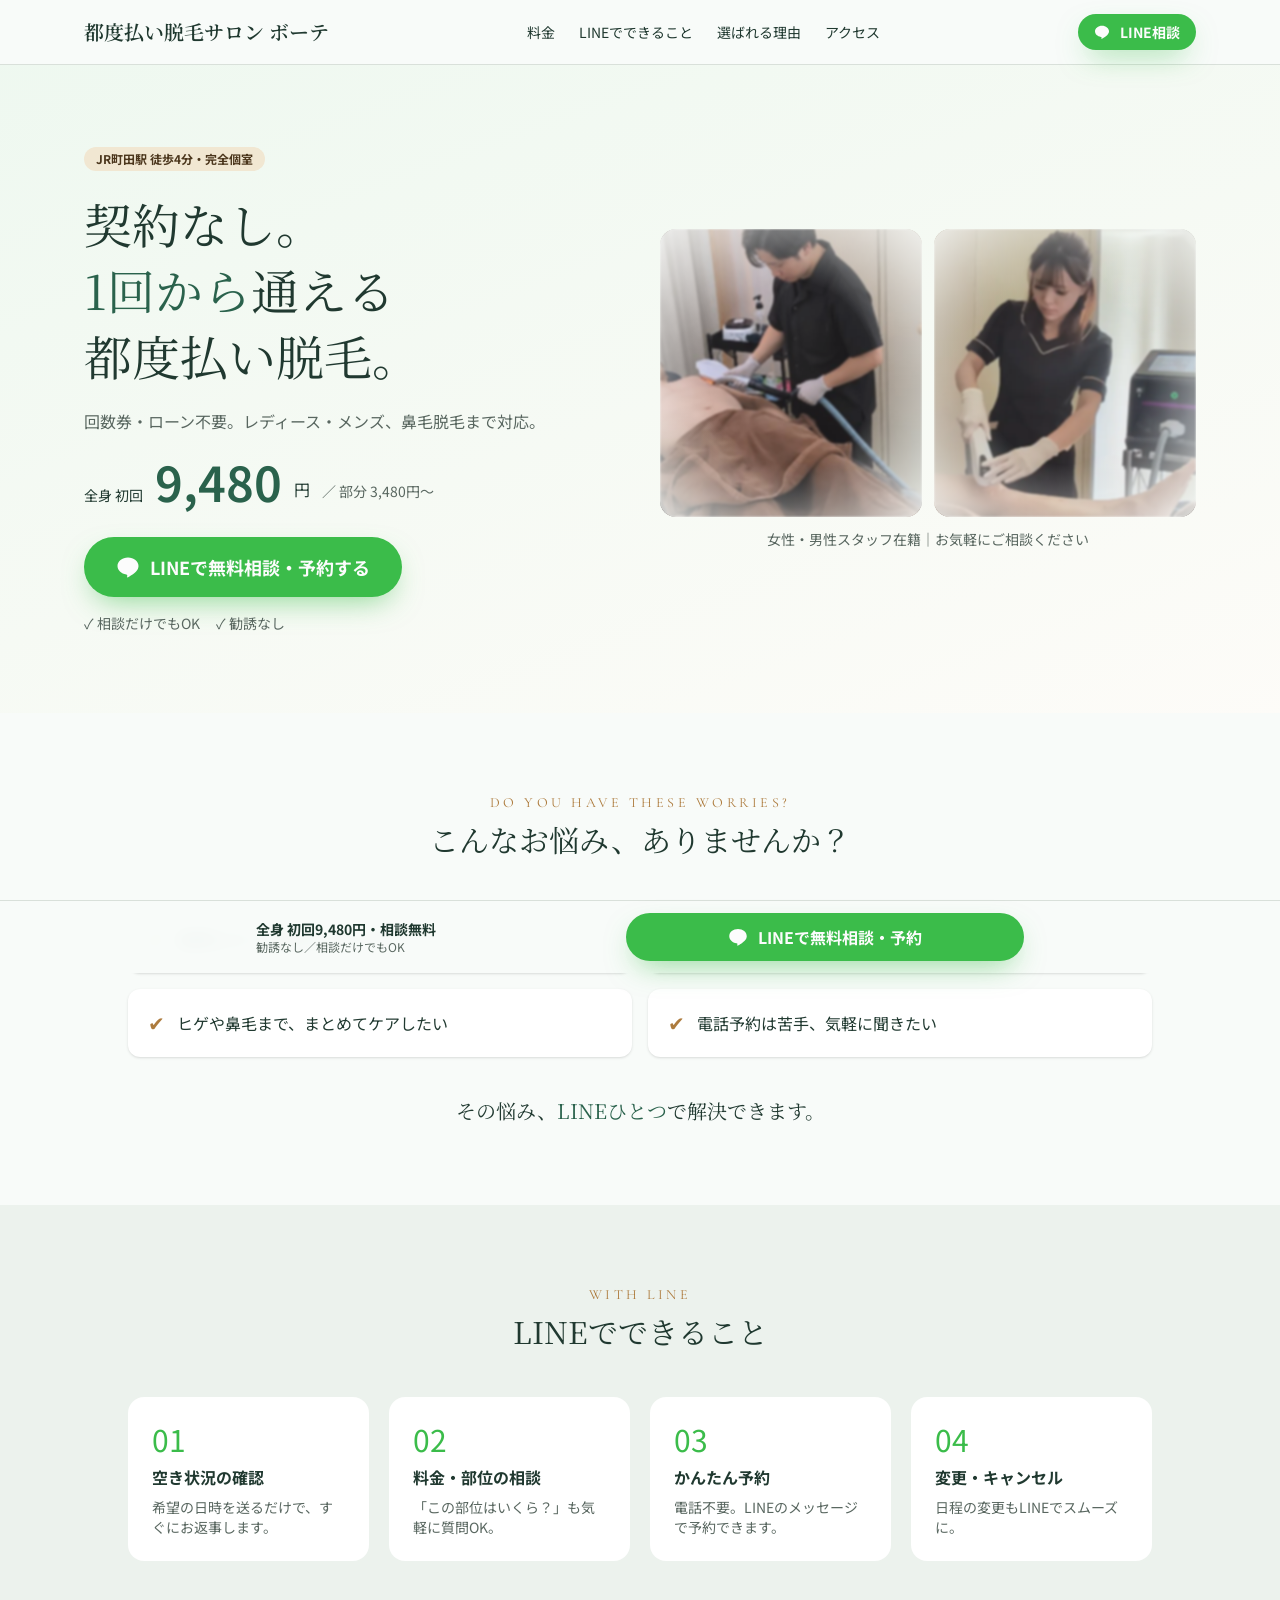
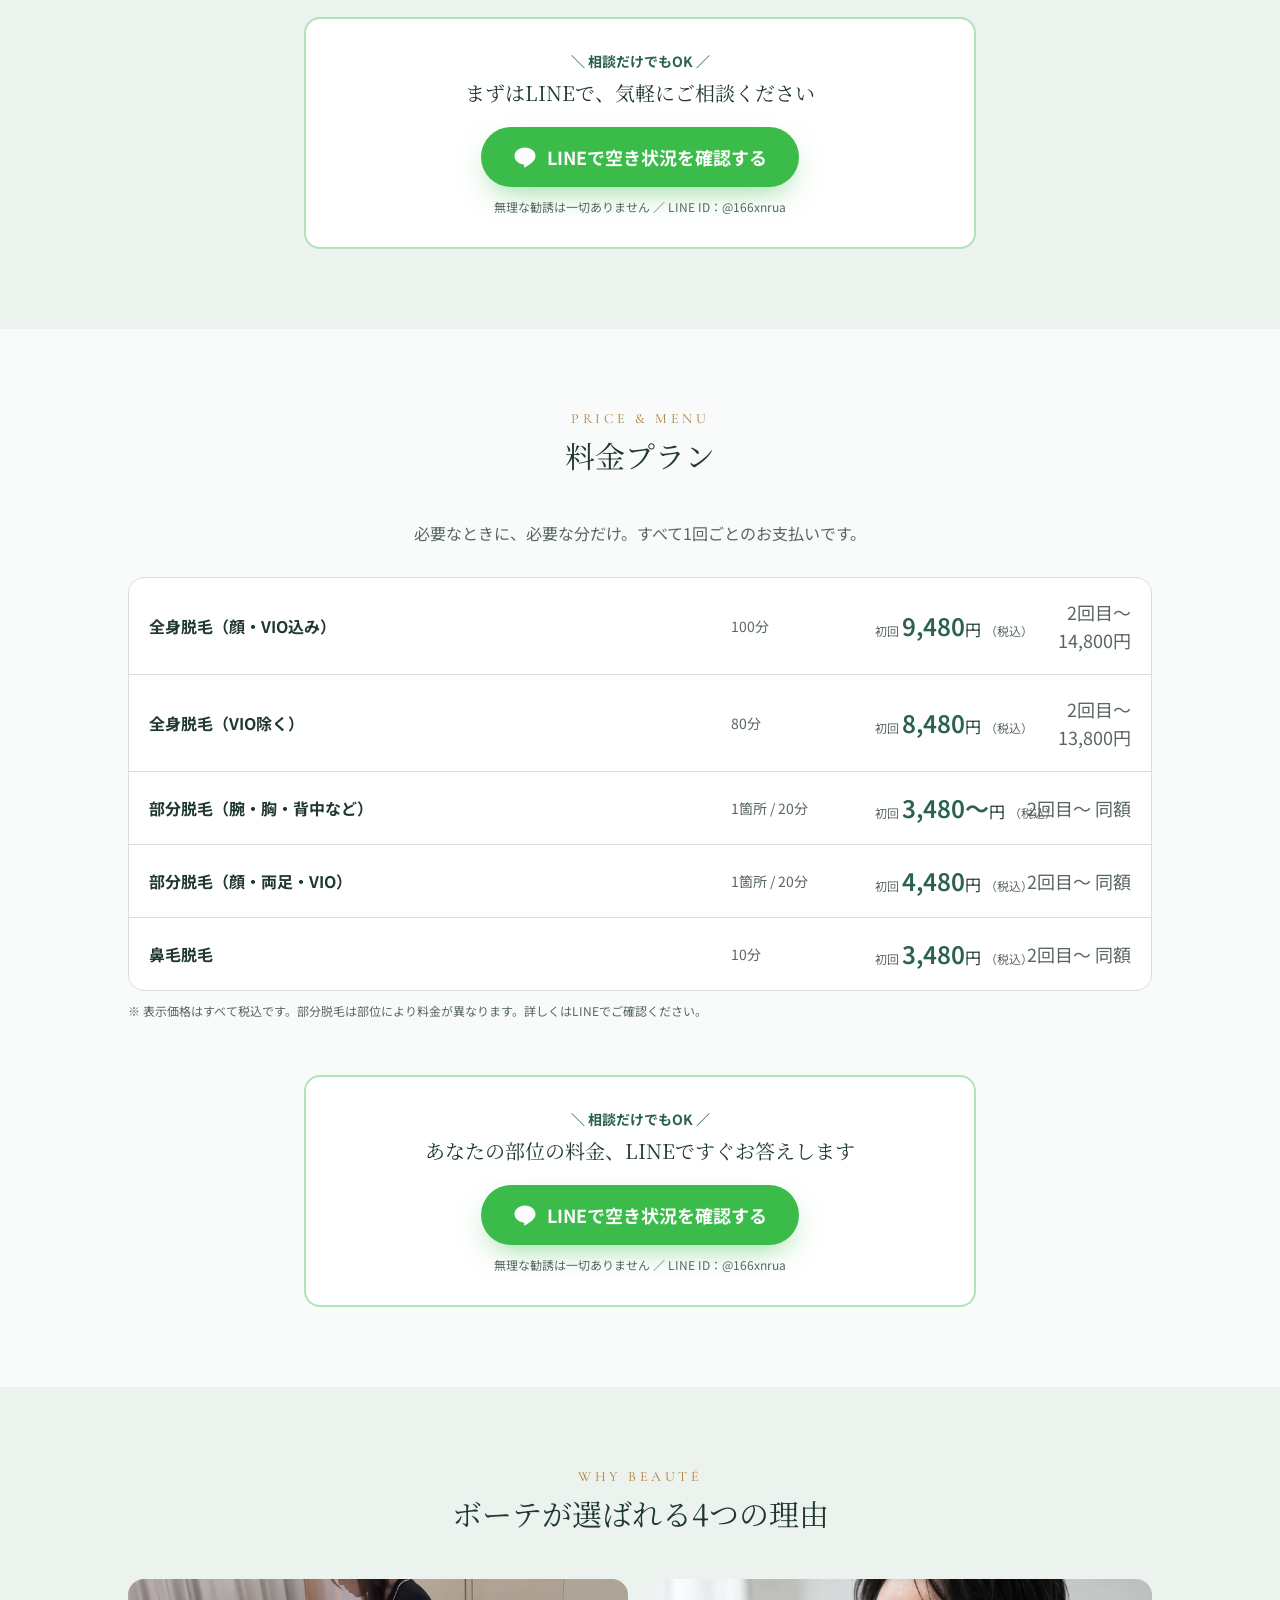
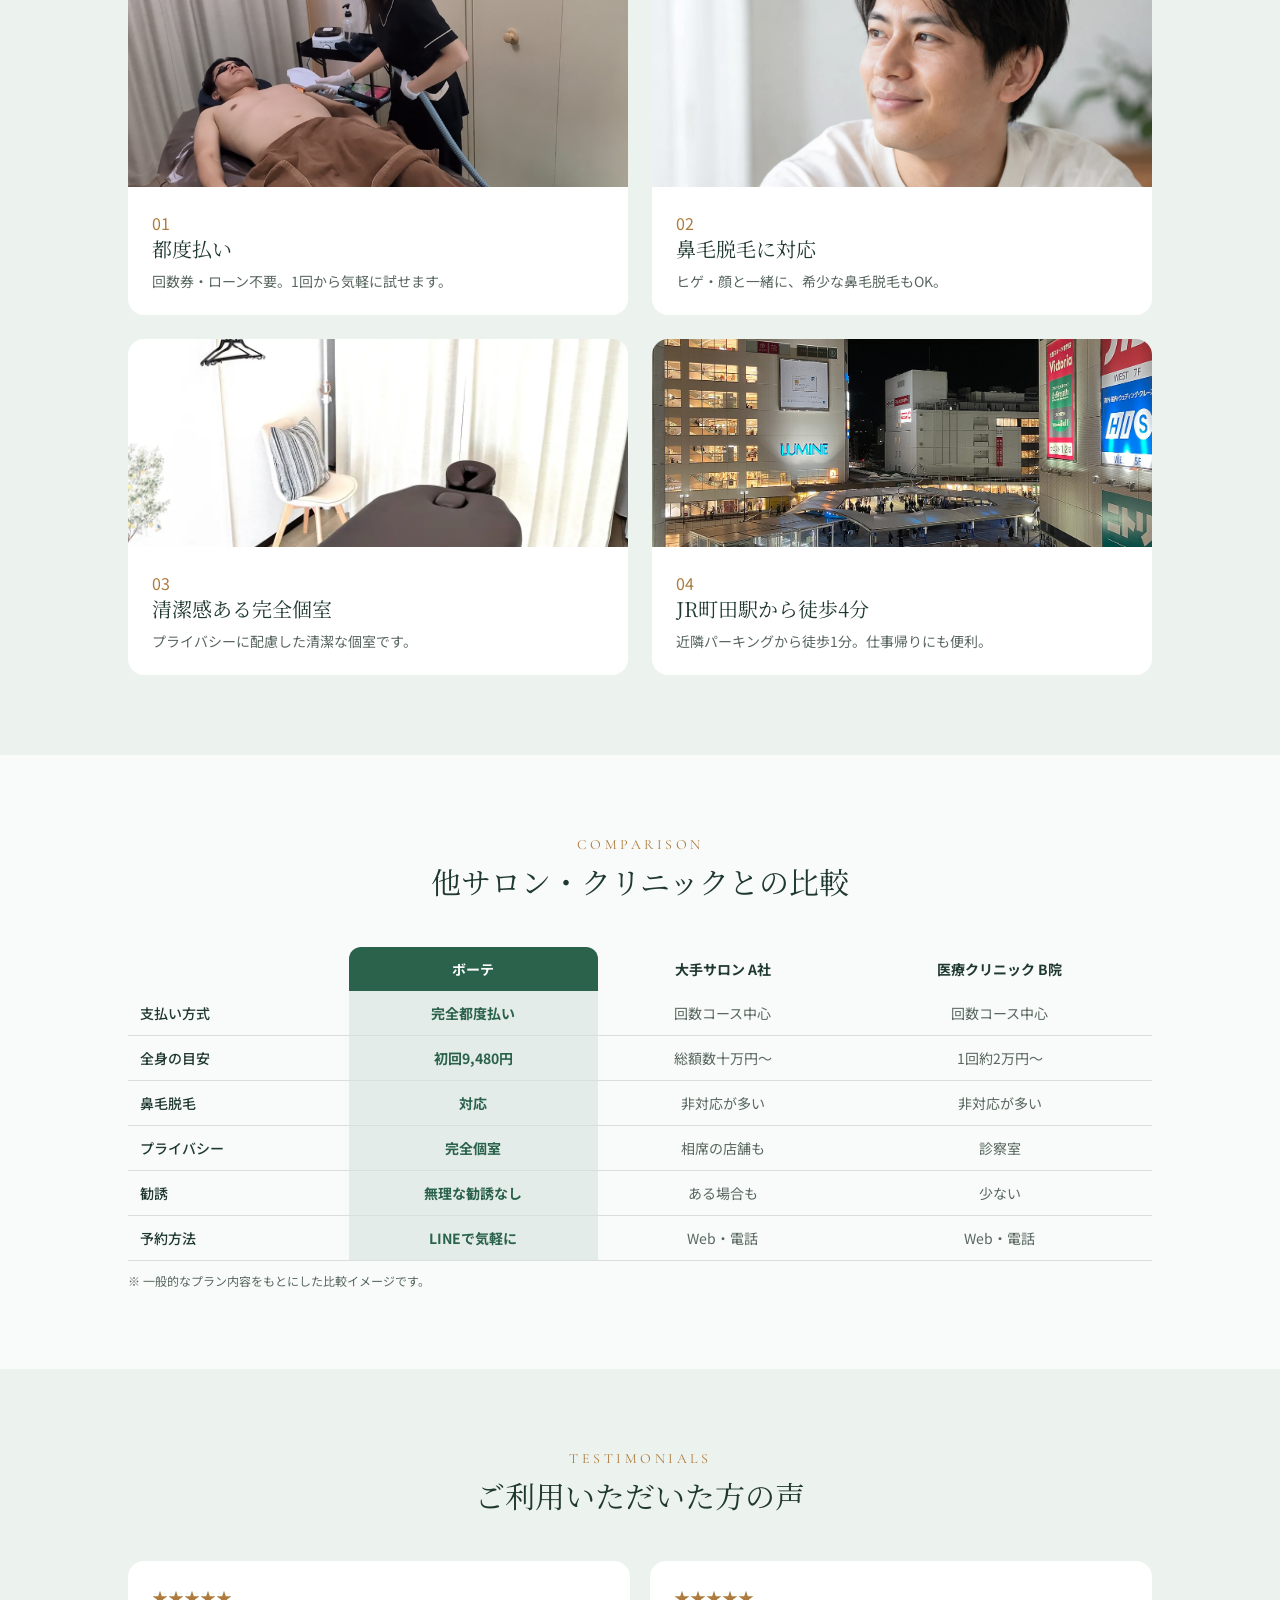
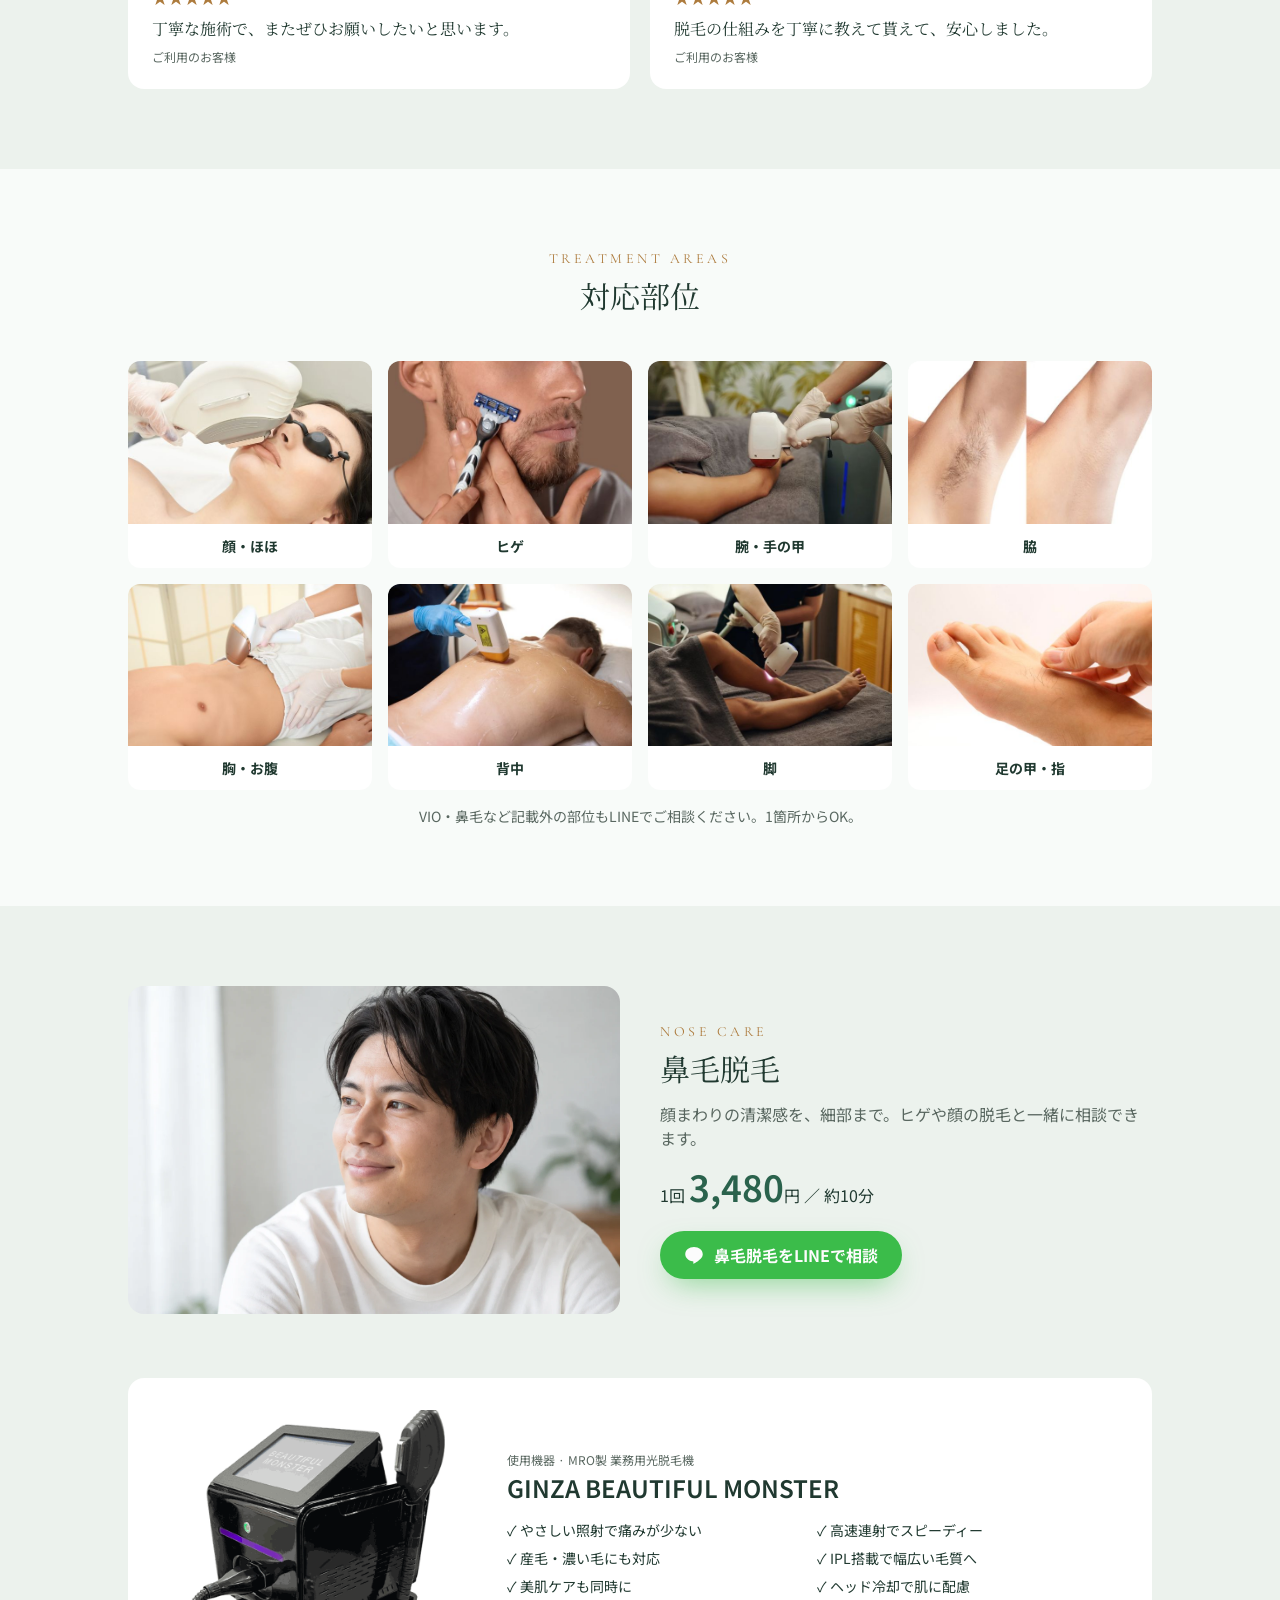
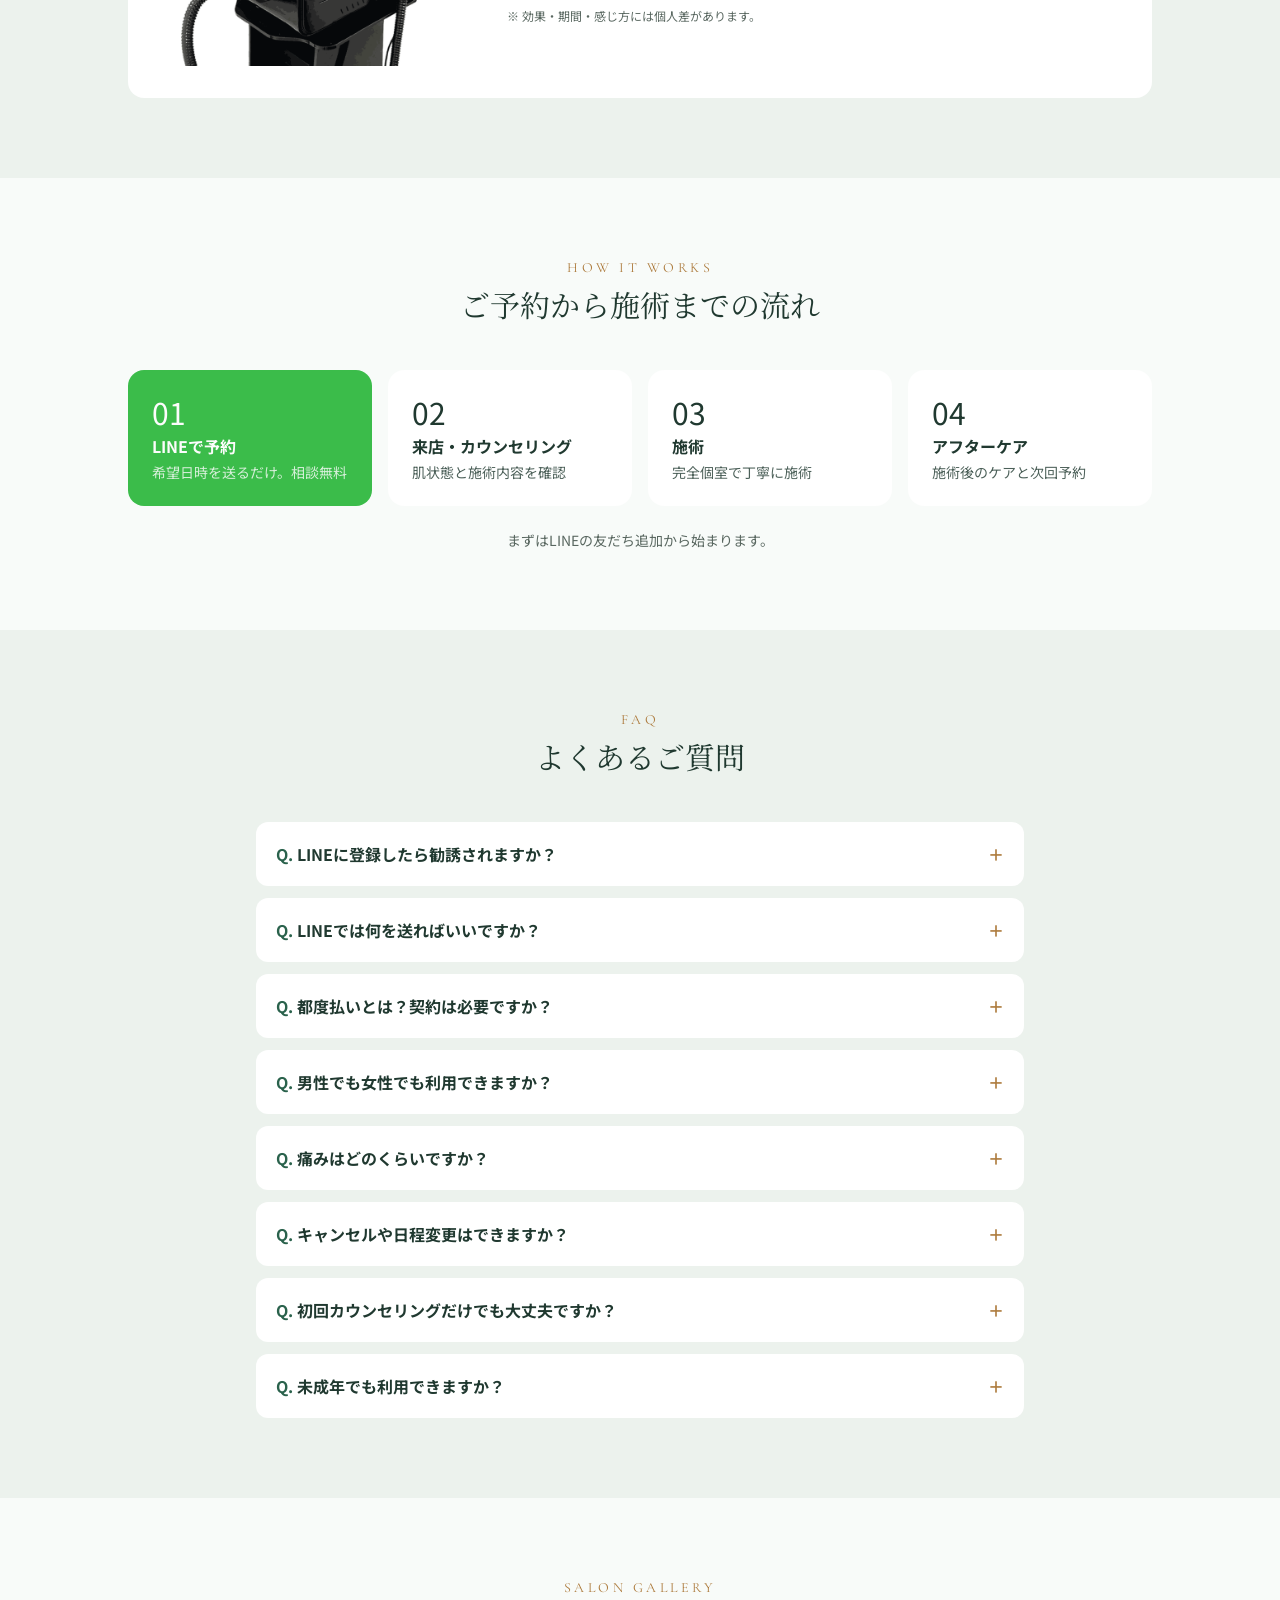
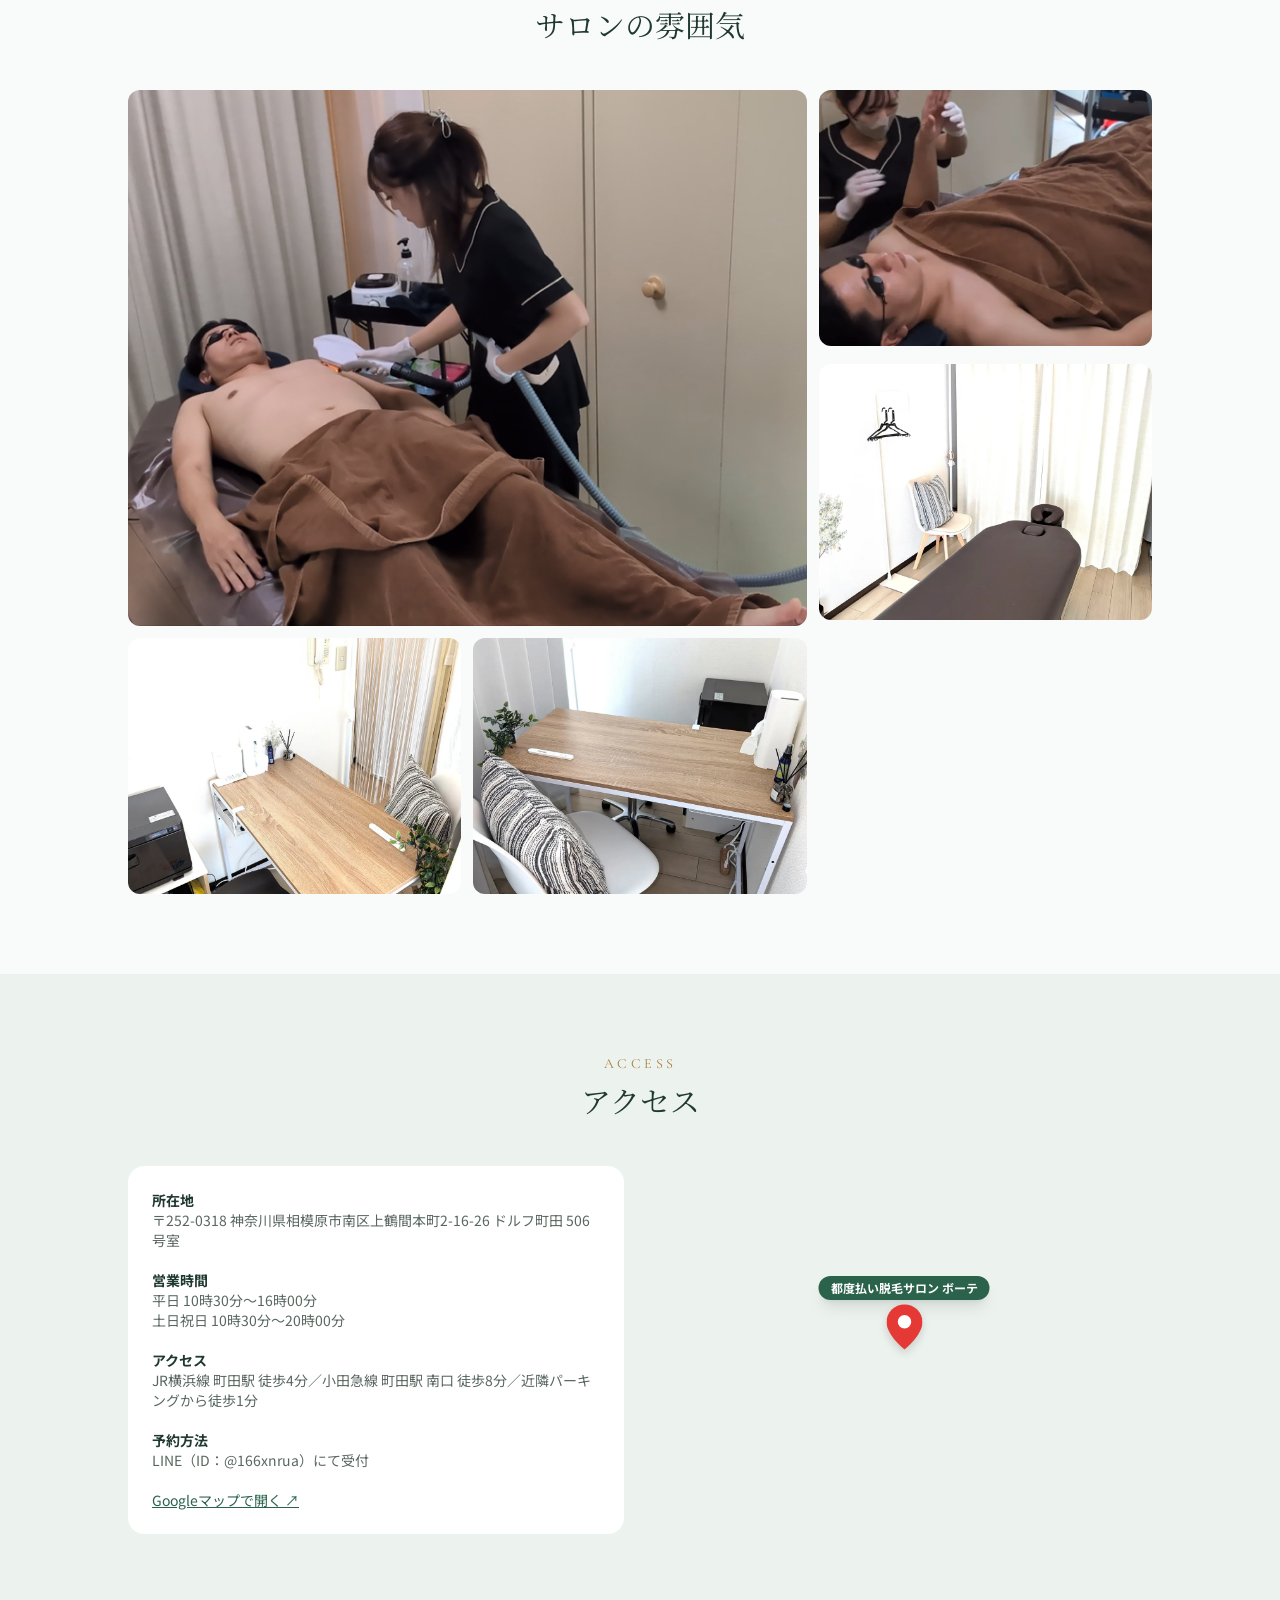
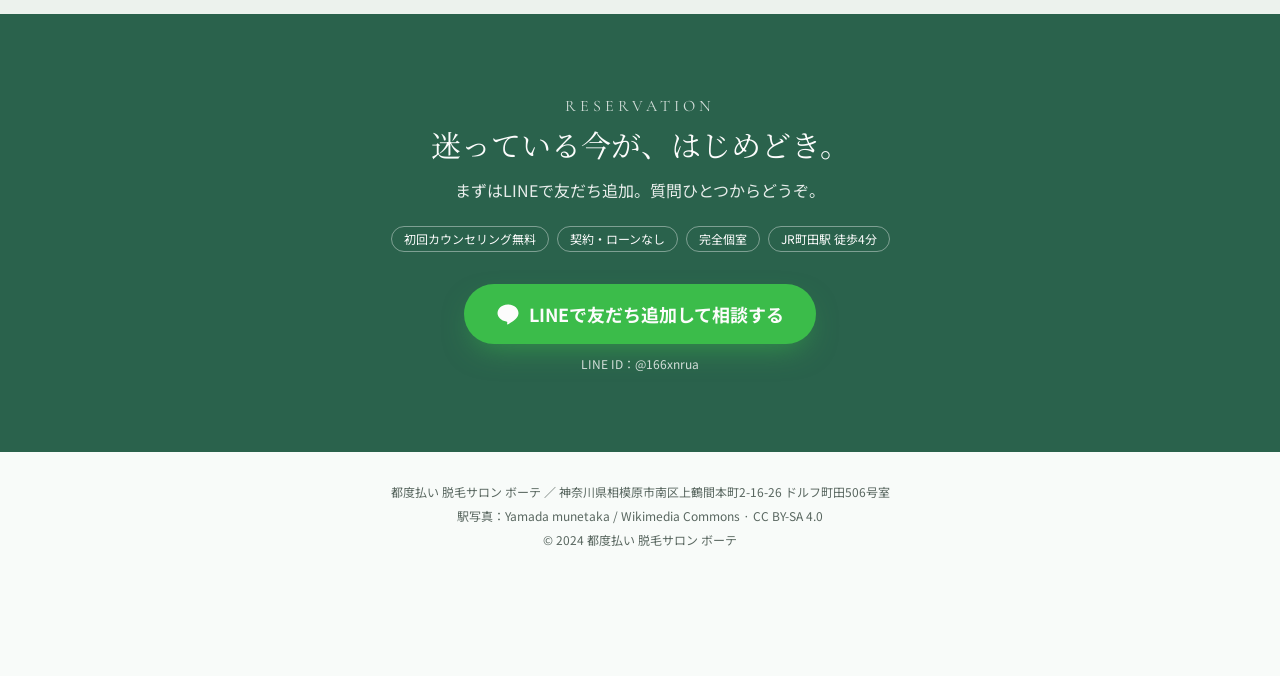
==== Index.html @ a53f4c71 "Add files via upload" ====
<!DOCTYPE html><html lang="ja"><head><meta charset="utf-8"><meta name="viewport" content="width=device-width, initial-scale=1"><link rel="preload" as="image" href="[data-uri]"><link rel="preload" as="image" href="[data-uri]">
<style>
/*! tailwindcss v4.3.3 | MIT License | https://tailwindcss.com */
@layer properties {
  @supports (((-webkit-hyphens: none)) and (not (margin-trim: inline))) or ((-moz-orient: inline) and (not (color: rgb(from red r g b)))) {
    *, :before, :after, ::backdrop {
      --tw-translate-x: 0;
      --tw-translate-y: 0;
      --tw-translate-z: 0;
      --tw-rotate-x: initial;
      --tw-rotate-y: initial;
      --tw-rotate-z: initial;
      --tw-skew-x: initial;
      --tw-skew-y: initial;
      --tw-space-y-reverse: 0;
      --tw-space-x-reverse: 0;
      --tw-border-style: solid;
      --tw-leading: initial;
      --tw-font-weight: initial;
      --tw-tracking: initial;
      --tw-ordinal: initial;
      --tw-slashed-zero: initial;
      --tw-numeric-figure: initial;
      --tw-numeric-spacing: initial;
      --tw-numeric-fraction: initial;
      --tw-shadow: 0 0 #0000;
      --tw-shadow-color: initial;
      --tw-shadow-alpha: 100%;
      --tw-inset-shadow: 0 0 #0000;
      --tw-inset-shadow-color: initial;
      --tw-inset-shadow-alpha: 100%;
      --tw-ring-color: initial;
      --tw-ring-shadow: 0 0 #0000;
      --tw-inset-ring-color: initial;
      --tw-inset-ring-shadow: 0 0 #0000;
      --tw-ring-inset: initial;
      --tw-ring-offset-width: 0px;
      --tw-ring-offset-color: #fff;
      --tw-ring-offset-shadow: 0 0 #0000;
      --tw-outline-style: solid;
      --tw-blur: initial;
      --tw-brightness: initial;
      --tw-contrast: initial;
      --tw-grayscale: initial;
      --tw-hue-rotate: initial;
      --tw-invert: initial;
      --tw-opacity: initial;
      --tw-saturate: initial;
      --tw-sepia: initial;
      --tw-drop-shadow: initial;
      --tw-drop-shadow-color: initial;
      --tw-drop-shadow-alpha: 100%;
      --tw-drop-shadow-size: initial;
      --tw-backdrop-blur: initial;
      --tw-backdrop-brightness: initial;
      --tw-backdrop-contrast: initial;
      --tw-backdrop-grayscale: initial;
      --tw-backdrop-hue-rotate: initial;
      --tw-backdrop-invert: initial;
      --tw-backdrop-opacity: initial;
      --tw-backdrop-saturate: initial;
      --tw-backdrop-sepia: initial;
      --tw-duration: initial;
      --tw-ease: initial;
      --tw-content: "";
      --tw-animation-delay: 0s;
      --tw-animation-direction: normal;
      --tw-animation-duration: initial;
      --tw-animation-fill-mode: none;
      --tw-animation-iteration-count: 1;
      --tw-enter-blur: 0;
      --tw-enter-opacity: 1;
      --tw-enter-rotate: 0;
      --tw-enter-scale: 1;
      --tw-enter-translate-x: 0;
      --tw-enter-translate-y: 0;
      --tw-exit-blur: 0;
      --tw-exit-opacity: 1;
      --tw-exit-rotate: 0;
      --tw-exit-scale: 1;
      --tw-exit-translate-x: 0;
      --tw-exit-translate-y: 0;
    }
  }
}

@layer theme {
  :root, :host {
    --font-mono: ui-monospace, SFMono-Regular, Menlo, Monaco, Consolas, "Liberation Mono",
      "Courier New", monospace;
    --color-black: #000;
    --spacing: .25rem;
    --container-sm: 24rem;
    --container-md: 28rem;
    --container-lg: 32rem;
    --container-xl: 36rem;
    --container-2xl: 42rem;
    --container-3xl: 48rem;
    --container-5xl: 64rem;
    --container-6xl: 72rem;
    --text-xs: .75rem;
    --text-xs--line-height: calc(1 / .75);
    --text-sm: .875rem;
    --text-sm--line-height: calc(1.25 / .875);
    --text-base: 1rem;
    --text-base--line-height: calc(1.5 / 1);
    --text-lg: 1.125rem;
    --text-lg--line-height: calc(1.75 / 1.125);
    --text-xl: 1.25rem;
    --text-xl--line-height: calc(1.75 / 1.25);
    --text-2xl: 1.5rem;
    --text-2xl--line-height: calc(2 / 1.5);
    --text-3xl: 1.875rem;
    --text-3xl--line-height: calc(2.25 / 1.875);
    --text-4xl: 2.25rem;
    --text-4xl--line-height: calc(2.5 / 2.25);
    --text-5xl: 3rem;
    --text-5xl--line-height: 1;
    --text-7xl: 4.5rem;
    --text-7xl--line-height: 1;
    --font-weight-normal: 400;
    --font-weight-medium: 500;
    --font-weight-semibold: 600;
    --font-weight-bold: 700;
    --tracking-tight: -.025em;
    --tracking-widest: .1em;
    --leading-snug: 1.375;
    --leading-relaxed: 1.625;
    --drop-shadow-lg: 0 4px 4px #00000026;
    --ease-in-out: cubic-bezier(.4, 0, .2, 1);
    --animate-pulse: pulse 2s cubic-bezier(.4, 0, .6, 1) infinite;
    --aspect-video: 16 / 9;
    --default-transition-duration: .15s;
    --default-transition-timing-function: cubic-bezier(.4, 0, .2, 1);
    --default-font-family: "Noto Sans JP", sans-serif;
    --default-mono-font-family: var(--font-mono);
    --color-background: var(--background);
    --color-foreground: var(--foreground);
    --color-border: var(--border);
  }
}

@layer base {
  *, :after, :before, ::backdrop {
    box-sizing: border-box;
    border: 0 solid;
    margin: 0;
    padding: 0;
  }

  ::file-selector-button {
    box-sizing: border-box;
    border: 0 solid;
    margin: 0;
    padding: 0;
  }

  html, :host {
    -webkit-text-size-adjust: 100%;
    tab-size: 4;
    line-height: 1.5;
    font-family: var(--default-font-family, -apple-system, BlinkMacSystemFont, "Segoe UI", Roboto, "Helvetica Neue", "Noto Sans", Arial, sans-serif, "Apple Color Emoji", "Segoe UI Emoji", "Segoe UI Symbol", "Noto Color Emoji");
    font-feature-settings: var(--default-font-feature-settings, normal);
    font-variation-settings: var(--default-font-variation-settings, normal);
    -webkit-tap-highlight-color: transparent;
  }

  hr {
    height: 0;
    color: inherit;
    border-top-width: 1px;
  }

  abbr:where([title]) {
    -webkit-text-decoration: underline dotted;
    text-decoration: underline dotted;
  }

  h1, h2, h3, h4, h5, h6 {
    font-size: inherit;
    font-weight: inherit;
  }

  a {
    color: inherit;
    -webkit-text-decoration: inherit;
    -webkit-text-decoration: inherit;
    text-decoration: inherit;
  }

  b, strong {
    font-weight: bolder;
  }

  code, kbd, samp, pre {
    font-family: var(--default-mono-font-family, ui-monospace, SFMono-Regular, Menlo, Monaco, Consolas, "Liberation Mono", "Courier New", monospace);
    font-feature-settings: var(--default-mono-font-feature-settings, normal);
    font-variation-settings: var(--default-mono-font-variation-settings, normal);
    font-size: 1em;
  }

  small {
    font-size: 80%;
  }

  sub, sup {
    vertical-align: baseline;
    font-size: 75%;
    line-height: 0;
    position: relative;
  }

  sub {
    bottom: -.25em;
  }

  sup {
    top: -.5em;
  }

  table {
    text-indent: 0;
    border-color: inherit;
    border-collapse: collapse;
  }

  :-moz-focusring:where(:not(iframe)) {
    outline: auto;
  }

  progress {
    vertical-align: baseline;
  }

  summary {
    display: list-item;
  }

  ol, ul, menu {
    list-style: none;
  }

  img, svg, video, canvas, audio, iframe, embed, object {
    vertical-align: middle;
    display: block;
  }

  img, video {
    max-width: 100%;
    height: auto;
  }

  button, input, select, optgroup, textarea {
    font: inherit;
    font-feature-settings: inherit;
    font-variation-settings: inherit;
    letter-spacing: inherit;
    color: inherit;
    opacity: 1;
    background-color: #0000;
    border-radius: 0;
  }

  ::file-selector-button {
    font: inherit;
    font-feature-settings: inherit;
    font-variation-settings: inherit;
    letter-spacing: inherit;
    color: inherit;
    opacity: 1;
    background-color: #0000;
    border-radius: 0;
  }

  :where(select:is([multiple], [size])) optgroup {
    font-weight: bolder;
  }

  :where(select:is([multiple], [size])) optgroup option {
    padding-inline-start: 20px;
  }

  ::file-selector-button {
    margin-inline-end: 4px;
  }

  ::placeholder {
    opacity: 1;
  }

  @supports (not ((-webkit-appearance: -apple-pay-button))) or (contain-intrinsic-size: 1px) {
    ::placeholder {
      color: currentColor;
    }

    @supports (color: color-mix(in lab, red, red)) {
      ::placeholder {
        color: color-mix(in oklab, currentcolor 50%, transparent);
      }
    }
  }

  textarea {
    resize: vertical;
  }

  ::-webkit-search-decoration {
    -webkit-appearance: none;
  }

  ::-webkit-date-and-time-value {
    min-height: 1lh;
    text-align: inherit;
  }

  ::-webkit-datetime-edit {
    display: inline-flex;
  }

  ::-webkit-datetime-edit-fields-wrapper {
    padding: 0;
  }

  ::-webkit-datetime-edit {
    padding-block: 0;
  }

  ::-webkit-datetime-edit-year-field {
    padding-block: 0;
  }

  ::-webkit-datetime-edit-month-field {
    padding-block: 0;
  }

  ::-webkit-datetime-edit-day-field {
    padding-block: 0;
  }

  ::-webkit-datetime-edit-hour-field {
    padding-block: 0;
  }

  ::-webkit-datetime-edit-minute-field {
    padding-block: 0;
  }

  ::-webkit-datetime-edit-second-field {
    padding-block: 0;
  }

  ::-webkit-datetime-edit-millisecond-field {
    padding-block: 0;
  }

  ::-webkit-datetime-edit-meridiem-field {
    padding-block: 0;
  }

  ::-webkit-calendar-picker-indicator {
    line-height: 1;
  }

  :-moz-ui-invalid {
    box-shadow: none;
  }

  button, input:where([type="button"], [type="reset"], [type="submit"]) {
    appearance: button;
  }

  ::file-selector-button {
    appearance: button;
  }

  ::-webkit-inner-spin-button {
    height: auto;
  }

  ::-webkit-outer-spin-button {
    height: auto;
  }

  [hidden]:where(:not([hidden="until-found"])) {
    display: none !important;
  }

  * {
    border-color: var(--color-border);
  }

  body {
    background-color: var(--color-background);
    color: var(--color-foreground);
  }
}

@layer components {
  .btn-line {
    background: var(--line);
    color: var(--line-foreground);
    box-shadow: var(--shadow-line);
    border-radius: 9999px;
    justify-content: center;
    align-items: center;
    gap: .6rem;
    font-weight: 700;
    transition: transform .2s, filter .2s;
    display: inline-flex;
  }

  .btn-line:hover {
    filter: brightness(1.05);
    transform: translateY(-2px);
  }

  .pulse-line {
    animation: 2.4s ease-in-out infinite pulseLine;
  }

  @keyframes pulseLine {
    0%, 100% {
      box-shadow: var(--shadow-line), 0 0 0 0 color-mix(in oklab, var(--line) 50%, transparent);
    }

    50% {
      box-shadow: var(--shadow-line), 0 0 0 12px transparent;
    }
  }

  .bg-hero {
    background: var(--gradient-hero);
  }
}

@layer utilities {
  .pointer-events-none {
    pointer-events: none;
  }

  .invisible {
    visibility: hidden;
  }

  .sr-only {
    clip-path: inset(50%);
    white-space: nowrap;
    border-width: 0;
    width: 1px;
    height: 1px;
    margin: -1px;
    padding: 0;
    position: absolute;
    overflow: hidden;
  }

  .absolute {
    position: absolute;
  }

  .fixed {
    position: fixed;
  }

  .relative {
    position: relative;
  }

  .sticky {
    position: sticky;
  }

  .inset-0 {
    inset: 0;
  }

  .inset-x-0 {
    inset-inline: 0;
  }

  .inset-y-0 {
    inset-block: 0;
  }

  .-top-12 {
    top: calc(var(--spacing) * -12);
  }

  .top-0 {
    top: 0;
  }

  .top-1\.5 {
    top: calc(var(--spacing) * 1.5);
  }

  .top-1\/2 {
    top: 50%;
  }

  .top-3\.5 {
    top: calc(var(--spacing) * 3.5);
  }

  .top-4 {
    top: calc(var(--spacing) * 4);
  }

  .top-\[1px\] {
    top: 1px;
  }

  .top-\[50\%\] {
    top: 50%;
  }

  .top-\[60\%\] {
    top: 60%;
  }

  .top-full {
    top: 100%;
  }

  .-right-12 {
    right: calc(var(--spacing) * -12);
  }

  .right-0 {
    right: 0;
  }

  .right-1 {
    right: var(--spacing);
  }

  .right-2 {
    right: calc(var(--spacing) * 2);
  }

  .right-3 {
    right: calc(var(--spacing) * 3);
  }

  .right-4 {
    right: calc(var(--spacing) * 4);
  }

  .-bottom-12 {
    bottom: calc(var(--spacing) * -12);
  }

  .bottom-0 {
    bottom: 0;
  }

  .-left-12 {
    left: calc(var(--spacing) * -12);
  }

  .left-0 {
    left: 0;
  }

  .left-1\/2 {
    left: 50%;
  }

  .left-2 {
    left: calc(var(--spacing) * 2);
  }

  .left-\[50\%\] {
    left: 50%;
  }

  .z-10 {
    z-index: 10;
  }

  .z-20 {
    z-index: 20;
  }

  .z-40 {
    z-index: 40;
  }

  .z-50 {
    z-index: 50;
  }

  .z-\[1\] {
    z-index: 1;
  }

  .col-span-2 {
    grid-column: span 2 / span 2;
  }

  .-mx-1 {
    margin-inline: calc(var(--spacing) * -1);
  }

  .mx-2 {
    margin-inline: calc(var(--spacing) * 2);
  }

  .mx-3\.5 {
    margin-inline: calc(var(--spacing) * 3.5);
  }

  .mx-auto {
    margin-inline: auto;
  }

  .my-0\.5 {
    margin-block: calc(var(--spacing) * .5);
  }

  .my-1 {
    margin-block: var(--spacing);
  }

  .-mt-4 {
    margin-top: calc(var(--spacing) * -4);
  }

  .mt-1 {
    margin-top: var(--spacing);
  }

  .mt-1\.5 {
    margin-top: calc(var(--spacing) * 1.5);
  }

  .mt-2 {
    margin-top: calc(var(--spacing) * 2);
  }

  .mt-3 {
    margin-top: calc(var(--spacing) * 3);
  }

  .mt-4 {
    margin-top: calc(var(--spacing) * 4);
  }

  .mt-5 {
    margin-top: calc(var(--spacing) * 5);
  }

  .mt-6 {
    margin-top: calc(var(--spacing) * 6);
  }

  .mt-8 {
    margin-top: calc(var(--spacing) * 8);
  }

  .mt-10 {
    margin-top: calc(var(--spacing) * 10);
  }

  .mt-12 {
    margin-top: calc(var(--spacing) * 12);
  }

  .mt-14 {
    margin-top: calc(var(--spacing) * 14);
  }

  .mt-16 {
    margin-top: calc(var(--spacing) * 16);
  }

  .mt-24 {
    margin-top: calc(var(--spacing) * 24);
  }

  .mt-auto {
    margin-top: auto;
  }

  .mr-2 {
    margin-right: calc(var(--spacing) * 2);
  }

  .mb-1 {
    margin-bottom: var(--spacing);
  }

  .-ml-4 {
    margin-left: calc(var(--spacing) * -4);
  }

  .ml-1 {
    margin-left: var(--spacing);
  }

  .ml-auto {
    margin-left: auto;
  }

  .block {
    display: block;
  }

  .flex {
    display: flex;
  }

  .grid {
    display: grid;
  }

  .hidden {
    display: none;
  }

  .inline-block {
    display: inline-block;
  }

  .inline-flex {
    display: inline-flex;
  }

  .table {
    display: table;
  }

  .aspect-\[3\/2\] {
    aspect-ratio: 3 / 2;
  }

  .aspect-square {
    aspect-ratio: 1;
  }

  .aspect-video {
    aspect-ratio: var(--aspect-video);
  }

  .size-\(--cell-size\) {
    width: var(--cell-size);
    height: var(--cell-size);
  }

  .size-4 {
    width: calc(var(--spacing) * 4);
    height: calc(var(--spacing) * 4);
  }

  .h-\(--cell-size\) {
    height: var(--cell-size);
  }

  .h-1\.5 {
    height: calc(var(--spacing) * 1.5);
  }

  .h-2 {
    height: calc(var(--spacing) * 2);
  }

  .h-2\.5 {
    height: calc(var(--spacing) * 2.5);
  }

  .h-3 {
    height: calc(var(--spacing) * 3);
  }

  .h-3\.5 {
    height: calc(var(--spacing) * 3.5);
  }

  .h-4 {
    height: calc(var(--spacing) * 4);
  }

  .h-5 {
    height: calc(var(--spacing) * 5);
  }

  .h-6 {
    height: calc(var(--spacing) * 6);
  }

  .h-7 {
    height: calc(var(--spacing) * 7);
  }

  .h-8 {
    height: calc(var(--spacing) * 8);
  }

  .h-9 {
    height: calc(var(--spacing) * 9);
  }

  .h-10 {
    height: calc(var(--spacing) * 10);
  }

  .h-12 {
    height: calc(var(--spacing) * 12);
  }

  .h-16 {
    height: calc(var(--spacing) * 16);
  }

  .h-48 {
    height: calc(var(--spacing) * 48);
  }

  .h-52 {
    height: calc(var(--spacing) * 52);
  }

  .h-72 {
    height: calc(var(--spacing) * 72);
  }

  .h-\[1px\] {
    height: 1px;
  }

  .h-\[var\(--radix-navigation-menu-viewport-height\)\] {
    height: var(--radix-navigation-menu-viewport-height);
  }

  .h-\[var\(--radix-select-trigger-height\)\] {
    height: var(--radix-select-trigger-height);
  }

  .h-auto {
    height: auto;
  }

  .h-full {
    height: 100%;
  }

  .h-px {
    height: 1px;
  }

  .h-svh {
    height: 100svh;
  }

  .max-h-\(--radix-context-menu-content-available-height\) {
    max-height: var(--radix-context-menu-content-available-height);
  }

  .max-h-\(--radix-select-content-available-height\) {
    max-height: var(--radix-select-content-available-height);
  }

  .max-h-64 {
    max-height: calc(var(--spacing) * 64);
  }

  .max-h-\[300px\] {
    max-height: 300px;
  }

  .max-h-\[var\(--radix-dropdown-menu-content-available-height\)\] {
    max-height: var(--radix-dropdown-menu-content-available-height);
  }

  .min-h-0 {
    min-height: 0;
  }

  .min-h-\[60px\] {
    min-height: 60px;
  }

  .min-h-screen {
    min-height: 100vh;
  }

  .min-h-svh {
    min-height: 100svh;
  }

  .w-\(--cell-size\) {
    width: var(--cell-size);
  }

  .w-\(--sidebar-width\) {
    width: var(--sidebar-width);
  }

  .w-0 {
    width: 0;
  }

  .w-1 {
    width: var(--spacing);
  }

  .w-2 {
    width: calc(var(--spacing) * 2);
  }

  .w-2\.5 {
    width: calc(var(--spacing) * 2.5);
  }

  .w-3 {
    width: calc(var(--spacing) * 3);
  }

  .w-3\.5 {
    width: calc(var(--spacing) * 3.5);
  }

  .w-3\/4 {
    width: 75%;
  }

  .w-4 {
    width: calc(var(--spacing) * 4);
  }

  .w-5 {
    width: calc(var(--spacing) * 5);
  }

  .w-6 {
    width: calc(var(--spacing) * 6);
  }

  .w-7 {
    width: calc(var(--spacing) * 7);
  }

  .w-8 {
    width: calc(var(--spacing) * 8);
  }

  .w-9 {
    width: calc(var(--spacing) * 9);
  }

  .w-10 {
    width: calc(var(--spacing) * 10);
  }

  .w-64 {
    width: calc(var(--spacing) * 64);
  }

  .w-72 {
    width: calc(var(--spacing) * 72);
  }

  .w-\[1px\] {
    width: 1px;
  }

  .w-\[100px\] {
    width: 100px;
  }

  .w-auto {
    width: auto;
  }

  .w-fit {
    width: fit-content;
  }

  .w-full {
    width: 100%;
  }

  .w-max {
    width: max-content;
  }

  .w-px {
    width: 1px;
  }

  .max-w-\(--skeleton-width\) {
    max-width: var(--skeleton-width);
  }

  .max-w-2xl {
    max-width: var(--container-2xl);
  }

  .max-w-3xl {
    max-width: var(--container-3xl);
  }

  .max-w-5xl {
    max-width: var(--container-5xl);
  }

  .max-w-6xl {
    max-width: var(--container-6xl);
  }

  .max-w-lg {
    max-width: var(--container-lg);
  }

  .max-w-max {
    max-width: max-content;
  }

  .max-w-md {
    max-width: var(--container-md);
  }

  .max-w-xl {
    max-width: var(--container-xl);
  }

  .min-w-\(--cell-size\) {
    min-width: var(--cell-size);
  }

  .min-w-0 {
    min-width: 0;
  }

  .min-w-5 {
    min-width: calc(var(--spacing) * 5);
  }

  .min-w-8 {
    min-width: calc(var(--spacing) * 8);
  }

  .min-w-9 {
    min-width: calc(var(--spacing) * 9);
  }

  .min-w-10 {
    min-width: calc(var(--spacing) * 10);
  }

  .min-w-\[8rem\] {
    min-width: 8rem;
  }

  .min-w-\[12rem\] {
    min-width: 12rem;
  }

  .min-w-\[640px\] {
    min-width: 640px;
  }

  .min-w-\[var\(--radix-select-trigger-width\)\] {
    min-width: var(--radix-select-trigger-width);
  }

  .flex-1 {
    flex: 1;
  }

  .shrink-0 {
    flex-shrink: 0;
  }

  .grow {
    flex-grow: 1;
  }

  .grow-0 {
    flex-grow: 0;
  }

  .basis-full {
    flex-basis: 100%;
  }

  .caption-bottom {
    caption-side: bottom;
  }

  .border-collapse {
    border-collapse: collapse;
  }

  .origin-\(--radix-context-menu-content-transform-origin\) {
    transform-origin: var(--radix-context-menu-content-transform-origin);
  }

  .origin-\(--radix-dropdown-menu-content-transform-origin\) {
    transform-origin: var(--radix-dropdown-menu-content-transform-origin);
  }

  .origin-\(--radix-hover-card-content-transform-origin\) {
    transform-origin: var(--radix-hover-card-content-transform-origin);
  }

  .origin-\(--radix-menubar-content-transform-origin\) {
    transform-origin: var(--radix-menubar-content-transform-origin);
  }

  .origin-\(--radix-popover-content-transform-origin\) {
    transform-origin: var(--radix-popover-content-transform-origin);
  }

  .origin-\(--radix-select-content-transform-origin\) {
    transform-origin: var(--radix-select-content-transform-origin);
  }

  .origin-\(--radix-tooltip-content-transform-origin\) {
    transform-origin: var(--radix-tooltip-content-transform-origin);
  }

  .-translate-x-1\/2 {
    --tw-translate-x: calc(calc(1 / 2 * 100%) * -1);
    translate: var(--tw-translate-x) var(--tw-translate-y);
  }

  .-translate-x-px {
    --tw-translate-x: -1px;
    translate: var(--tw-translate-x) var(--tw-translate-y);
  }

  .translate-x-\[-50\%\] {
    --tw-translate-x: -50%;
    translate: var(--tw-translate-x) var(--tw-translate-y);
  }

  .translate-x-px {
    --tw-translate-x: 1px;
    translate: var(--tw-translate-x) var(--tw-translate-y);
  }

  .-translate-y-1\/2 {
    --tw-translate-y: calc(calc(1 / 2 * 100%) * -1);
    translate: var(--tw-translate-x) var(--tw-translate-y);
  }

  .-translate-y-full {
    --tw-translate-y: -100%;
    translate: var(--tw-translate-x) var(--tw-translate-y);
  }

  .translate-y-0 {
    --tw-translate-y: 0px;
    translate: var(--tw-translate-x) var(--tw-translate-y);
  }

  .translate-y-\[-50\%\] {
    --tw-translate-y: -50%;
    translate: var(--tw-translate-x) var(--tw-translate-y);
  }

  .translate-y-full {
    --tw-translate-y: 100%;
    translate: var(--tw-translate-x) var(--tw-translate-y);
  }

  .rotate-45 {
    rotate: 45deg;
  }

  .rotate-90 {
    rotate: 90deg;
  }

  .transform {
    transform: var(--tw-rotate-x, ) var(--tw-rotate-y, ) var(--tw-rotate-z, ) var(--tw-skew-x, ) var(--tw-skew-y, );
  }

  .animate-caret-blink {
    animation: 1.25s ease-out infinite caret-blink;
  }

  .animate-in {
    animation: enter var(--tw-animation-duration, var(--tw-duration, .15s))var(--tw-ease, ease)var(--tw-animation-delay, 0s)var(--tw-animation-iteration-count, 1)var(--tw-animation-direction, normal)var(--tw-animation-fill-mode, none);
  }

  .animate-pulse {
    animation: var(--animate-pulse);
  }

  .cursor-default {
    cursor: default;
  }

  .cursor-pointer {
    cursor: pointer;
  }

  .touch-none {
    touch-action: none;
  }

  .list-none {
    list-style-type: none;
  }

  .grid-cols-2 {
    grid-template-columns: repeat(2, minmax(0, 1fr));
  }

  .grid-cols-\[1fr_auto\] {
    grid-template-columns: 1fr auto;
  }

  .flex-col {
    flex-direction: column;
  }

  .flex-col-reverse {
    flex-direction: column-reverse;
  }

  .flex-row {
    flex-direction: row;
  }

  .flex-wrap {
    flex-wrap: wrap;
  }

  .place-content-center {
    place-content: center;
  }

  .items-center {
    align-items: center;
  }

  .items-end {
    align-items: flex-end;
  }

  .items-start {
    align-items: flex-start;
  }

  .items-stretch {
    align-items: stretch;
  }

  .justify-between {
    justify-content: space-between;
  }

  .justify-center {
    justify-content: center;
  }

  .gap-1 {
    gap: var(--spacing);
  }

  .gap-1\.5 {
    gap: calc(var(--spacing) * 1.5);
  }

  .gap-2 {
    gap: calc(var(--spacing) * 2);
  }

  .gap-3 {
    gap: calc(var(--spacing) * 3);
  }

  .gap-4 {
    gap: calc(var(--spacing) * 4);
  }

  .gap-5 {
    gap: calc(var(--spacing) * 5);
  }

  .gap-6 {
    gap: calc(var(--spacing) * 6);
  }

  .gap-8 {
    gap: calc(var(--spacing) * 8);
  }

  .gap-10 {
    gap: calc(var(--spacing) * 10);
  }

  :where(.space-y-1\.5 > :not(:last-child)) {
    --tw-space-y-reverse: 0;
    margin-block-start: calc(calc(var(--spacing) * 1.5) * var(--tw-space-y-reverse));
    margin-block-end: calc(calc(var(--spacing) * 1.5) * calc(1 - var(--tw-space-y-reverse)));
  }

  :where(.space-y-2 > :not(:last-child)) {
    --tw-space-y-reverse: 0;
    margin-block-start: calc(calc(var(--spacing) * 2) * var(--tw-space-y-reverse));
    margin-block-end: calc(calc(var(--spacing) * 2) * calc(1 - var(--tw-space-y-reverse)));
  }

  :where(.space-y-3 > :not(:last-child)) {
    --tw-space-y-reverse: 0;
    margin-block-start: calc(calc(var(--spacing) * 3) * var(--tw-space-y-reverse));
    margin-block-end: calc(calc(var(--spacing) * 3) * calc(1 - var(--tw-space-y-reverse)));
  }

  :where(.space-y-5 > :not(:last-child)) {
    --tw-space-y-reverse: 0;
    margin-block-start: calc(calc(var(--spacing) * 5) * var(--tw-space-y-reverse));
    margin-block-end: calc(calc(var(--spacing) * 5) * calc(1 - var(--tw-space-y-reverse)));
  }

  .gap-x-4 {
    column-gap: calc(var(--spacing) * 4);
  }

  :where(.space-x-1 > :not(:last-child)) {
    --tw-space-x-reverse: 0;
    margin-inline-start: calc(var(--spacing) * var(--tw-space-x-reverse));
    margin-inline-end: calc(var(--spacing) * calc(1 - var(--tw-space-x-reverse)));
  }

  .gap-y-1 {
    row-gap: var(--spacing);
  }

  .overflow-auto {
    overflow: auto;
  }

  .overflow-hidden {
    overflow: hidden;
  }

  .overflow-x-auto {
    overflow-x: auto;
  }

  .overflow-x-hidden {
    overflow-x: hidden;
  }

  .overflow-y-auto {
    overflow-y: auto;
  }

  .rounded-2xl {
    border-radius: calc(var(--radius) + 8px);
  }

  .rounded-\[2px\] {
    border-radius: 2px;
  }

  .rounded-\[inherit\] {
    border-radius: inherit;
  }

  .rounded-full {
    border-radius: 3.40282e38px;
  }

  .rounded-lg {
    border-radius: var(--radius);
  }

  .rounded-md {
    border-radius: calc(var(--radius) - 2px);
  }

  .rounded-none {
    border-radius: 0;
  }

  .rounded-sm {
    border-radius: calc(var(--radius) - 4px);
  }

  .rounded-xl {
    border-radius: calc(var(--radius) + 4px);
  }

  .rounded-t-\[10px\] {
    border-top-left-radius: 10px;
    border-top-right-radius: 10px;
  }

  .rounded-t-xl {
    border-top-left-radius: calc(var(--radius) + 4px);
    border-top-right-radius: calc(var(--radius) + 4px);
  }

  .rounded-l-md {
    border-top-left-radius: calc(var(--radius) - 2px);
    border-bottom-left-radius: calc(var(--radius) - 2px);
  }

  .rounded-tl-sm {
    border-top-left-radius: calc(var(--radius) - 4px);
  }

  .rounded-r-md {
    border-top-right-radius: calc(var(--radius) - 2px);
    border-bottom-right-radius: calc(var(--radius) - 2px);
  }

  .border {
    border-style: var(--tw-border-style);
    border-width: 1px;
  }

  .border-0 {
    border-style: var(--tw-border-style);
    border-width: 0;
  }

  .border-2 {
    border-style: var(--tw-border-style);
    border-width: 2px;
  }

  .border-\[1\.5px\] {
    border-style: var(--tw-border-style);
    border-width: 1.5px;
  }

  .border-y {
    border-block-style: var(--tw-border-style);
    border-block-width: 1px;
  }

  .border-t {
    border-top-style: var(--tw-border-style);
    border-top-width: 1px;
  }

  .border-r {
    border-right-style: var(--tw-border-style);
    border-right-width: 1px;
  }

  .border-b {
    border-bottom-style: var(--tw-border-style);
    border-bottom-width: 1px;
  }

  .border-l {
    border-left-style: var(--tw-border-style);
    border-left-width: 1px;
  }

  .border-dashed {
    --tw-border-style: dashed;
    border-style: dashed;
  }

  .border-\(--color-border\) {
    border-color: var(--color-border);
  }

  .border-border\/50 {
    border-color: var(--border);
  }

  @supports (color: color-mix(in lab, red, red)) {
    .border-border\/50 {
      border-color: color-mix(in oklab, var(--border) 50%, transparent);
    }
  }

  .border-destructive\/50 {
    border-color: var(--destructive);
  }

  @supports (color: color-mix(in lab, red, red)) {
    .border-destructive\/50 {
      border-color: color-mix(in oklab, var(--destructive) 50%, transparent);
    }
  }

  .border-input {
    border-color: var(--input);
  }

  .border-line\/40 {
    border-color: var(--line);
  }

  @supports (color: color-mix(in lab, red, red)) {
    .border-line\/40 {
      border-color: color-mix(in oklab, var(--line) 40%, transparent);
    }
  }

  .border-primary {
    border-color: var(--primary);
  }

  .border-primary-foreground\/40 {
    border-color: var(--primary-foreground);
  }

  @supports (color: color-mix(in lab, red, red)) {
    .border-primary-foreground\/40 {
      border-color: color-mix(in oklab, var(--primary-foreground) 40%, transparent);
    }
  }

  .border-primary\/50 {
    border-color: var(--primary);
  }

  @supports (color: color-mix(in lab, red, red)) {
    .border-primary\/50 {
      border-color: color-mix(in oklab, var(--primary) 50%, transparent);
    }
  }

  .border-sidebar-border {
    border-color: var(--sidebar-border);
  }

  .border-transparent {
    border-color: #0000;
  }

  .border-t-transparent {
    border-top-color: #0000;
  }

  .border-l-transparent {
    border-left-color: #0000;
  }

  .bg-\(--color-bg\) {
    background-color: var(--color-bg);
  }

  .bg-accent {
    background-color: var(--accent);
  }

  .bg-background {
    background-color: var(--background);
  }

  .bg-background\/95 {
    background-color: var(--background);
  }

  @supports (color: color-mix(in lab, red, red)) {
    .bg-background\/95 {
      background-color: color-mix(in oklab, var(--background) 95%, transparent);
    }
  }

  .bg-black\/80 {
    background-color: #000c;
  }

  @supports (color: color-mix(in lab, red, red)) {
    .bg-black\/80 {
      background-color: color-mix(in oklab, var(--color-black) 80%, transparent);
    }
  }

  .bg-border {
    background-color: var(--border);
  }

  .bg-card {
    background-color: var(--card);
  }

  .bg-destructive {
    background-color: var(--destructive);
  }

  .bg-foreground {
    background-color: var(--foreground);
  }

  .bg-line {
    background-color: var(--line);
  }

  .bg-muted {
    background-color: var(--muted);
  }

  .bg-muted\/50 {
    background-color: var(--muted);
  }

  @supports (color: color-mix(in lab, red, red)) {
    .bg-muted\/50 {
      background-color: color-mix(in oklab, var(--muted) 50%, transparent);
    }
  }

  .bg-popover {
    background-color: var(--popover);
  }

  .bg-primary {
    background-color: var(--primary);
  }

  .bg-primary\/10 {
    background-color: var(--primary);
  }

  @supports (color: color-mix(in lab, red, red)) {
    .bg-primary\/10 {
      background-color: color-mix(in oklab, var(--primary) 10%, transparent);
    }
  }

  .bg-primary\/20 {
    background-color: var(--primary);
  }

  @supports (color: color-mix(in lab, red, red)) {
    .bg-primary\/20 {
      background-color: color-mix(in oklab, var(--primary) 20%, transparent);
    }
  }

  .bg-secondary {
    background-color: var(--secondary);
  }

  .bg-sidebar {
    background-color: var(--sidebar);
  }

  .bg-sidebar-border {
    background-color: var(--sidebar-border);
  }

  .bg-transparent {
    background-color: #0000;
  }

  .fill-current {
    fill: currentColor;
  }

  .fill-primary {
    fill: var(--primary);
  }

  .object-cover {
    object-fit: cover;
  }

  .p-0 {
    padding: 0;
  }

  .p-1 {
    padding: var(--spacing);
  }

  .p-2 {
    padding: calc(var(--spacing) * 2);
  }

  .p-3 {
    padding: calc(var(--spacing) * 3);
  }

  .p-4 {
    padding: calc(var(--spacing) * 4);
  }

  .p-5 {
    padding: calc(var(--spacing) * 5);
  }

  .p-6 {
    padding: calc(var(--spacing) * 6);
  }

  .p-8 {
    padding: calc(var(--spacing) * 8);
  }

  .p-\[1px\] {
    padding: 1px;
  }

  .px-\(--cell-size\) {
    padding-inline: var(--cell-size);
  }

  .px-1 {
    padding-inline: var(--spacing);
  }

  .px-1\.5 {
    padding-inline: calc(var(--spacing) * 1.5);
  }

  .px-2 {
    padding-inline: calc(var(--spacing) * 2);
  }

  .px-2\.5 {
    padding-inline: calc(var(--spacing) * 2.5);
  }

  .px-3 {
    padding-inline: calc(var(--spacing) * 3);
  }

  .px-4 {
    padding-inline: calc(var(--spacing) * 4);
  }

  .px-5 {
    padding-inline: calc(var(--spacing) * 5);
  }

  .px-6 {
    padding-inline: calc(var(--spacing) * 6);
  }

  .px-8 {
    padding-inline: calc(var(--spacing) * 8);
  }

  .py-0\.5 {
    padding-block: calc(var(--spacing) * .5);
  }

  .py-1 {
    padding-block: var(--spacing);
  }

  .py-1\.5 {
    padding-block: calc(var(--spacing) * 1.5);
  }

  .py-2 {
    padding-block: calc(var(--spacing) * 2);
  }

  .py-3 {
    padding-block: calc(var(--spacing) * 3);
  }

  .py-4 {
    padding-block: calc(var(--spacing) * 4);
  }

  .py-6 {
    padding-block: calc(var(--spacing) * 6);
  }

  .py-8 {
    padding-block: calc(var(--spacing) * 8);
  }

  .py-14 {
    padding-block: calc(var(--spacing) * 14);
  }

  .py-20 {
    padding-block: calc(var(--spacing) * 20);
  }

  .pt-0 {
    padding-top: 0;
  }

  .pt-3 {
    padding-top: calc(var(--spacing) * 3);
  }

  .pt-4 {
    padding-top: calc(var(--spacing) * 4);
  }

  .pr-1 {
    padding-right: var(--spacing);
  }

  .pr-2 {
    padding-right: calc(var(--spacing) * 2);
  }

  .pr-2\.5 {
    padding-right: calc(var(--spacing) * 2.5);
  }

  .pr-8 {
    padding-right: calc(var(--spacing) * 8);
  }

  .pb-1 {
    padding-bottom: var(--spacing);
  }

  .pb-3 {
    padding-bottom: calc(var(--spacing) * 3);
  }

  .pb-4 {
    padding-bottom: calc(var(--spacing) * 4);
  }

  .pb-24 {
    padding-bottom: calc(var(--spacing) * 24);
  }

  .pl-2 {
    padding-left: calc(var(--spacing) * 2);
  }

  .pl-2\.5 {
    padding-left: calc(var(--spacing) * 2.5);
  }

  .pl-4 {
    padding-left: calc(var(--spacing) * 4);
  }

  .pl-8 {
    padding-left: calc(var(--spacing) * 8);
  }

  .text-center {
    text-align: center;
  }

  .text-left {
    text-align: left;
  }

  .text-right {
    text-align: right;
  }

  .align-middle {
    vertical-align: middle;
  }

  .font-display {
    font-family: Cormorant Garamond, serif;
  }

  .font-mono {
    font-family: var(--font-mono);
  }

  .font-sans {
    font-family: Noto Sans JP, sans-serif;
  }

  .font-serif {
    font-family: Noto Serif JP, serif;
  }

  .text-2xl {
    font-size: var(--text-2xl);
    line-height: var(--tw-leading, var(--text-2xl--line-height));
  }

  .text-3xl {
    font-size: var(--text-3xl);
    line-height: var(--tw-leading, var(--text-3xl--line-height));
  }

  .text-4xl {
    font-size: var(--text-4xl);
    line-height: var(--tw-leading, var(--text-4xl--line-height));
  }

  .text-5xl {
    font-size: var(--text-5xl);
    line-height: var(--tw-leading, var(--text-5xl--line-height));
  }

  .text-7xl {
    font-size: var(--text-7xl);
    line-height: var(--tw-leading, var(--text-7xl--line-height));
  }

  .text-base {
    font-size: var(--text-base);
    line-height: var(--tw-leading, var(--text-base--line-height));
  }

  .text-lg {
    font-size: var(--text-lg);
    line-height: var(--tw-leading, var(--text-lg--line-height));
  }

  .text-sm {
    font-size: var(--text-sm);
    line-height: var(--tw-leading, var(--text-sm--line-height));
  }

  .text-xl {
    font-size: var(--text-xl);
    line-height: var(--tw-leading, var(--text-xl--line-height));
  }

  .text-xs {
    font-size: var(--text-xs);
    line-height: var(--tw-leading, var(--text-xs--line-height));
  }

  .text-\[0\.8rem\] {
    font-size: .8rem;
  }

  .leading-none {
    --tw-leading: 1;
    line-height: 1;
  }

  .leading-snug {
    --tw-leading: var(--leading-snug);
    line-height: var(--leading-snug);
  }

  .font-bold {
    --tw-font-weight: var(--font-weight-bold);
    font-weight: var(--font-weight-bold);
  }

  .font-medium {
    --tw-font-weight: var(--font-weight-medium);
    font-weight: var(--font-weight-medium);
  }

  .font-normal {
    --tw-font-weight: var(--font-weight-normal);
    font-weight: var(--font-weight-normal);
  }

  .font-semibold {
    --tw-font-weight: var(--font-weight-semibold);
    font-weight: var(--font-weight-semibold);
  }

  .tracking-\[0\.25em\] {
    --tw-tracking: .25em;
    letter-spacing: .25em;
  }

  .tracking-tight {
    --tw-tracking: var(--tracking-tight);
    letter-spacing: var(--tracking-tight);
  }

  .tracking-widest {
    --tw-tracking: var(--tracking-widest);
    letter-spacing: var(--tracking-widest);
  }

  .break-words {
    overflow-wrap: break-word;
  }

  .whitespace-nowrap {
    white-space: nowrap;
  }

  .text-accent-foreground {
    color: var(--accent-foreground);
  }

  .text-card-foreground {
    color: var(--card-foreground);
  }

  .text-current {
    color: currentColor;
  }

  .text-destructive {
    color: var(--destructive);
  }

  .text-destructive-foreground {
    color: var(--destructive-foreground);
  }

  .text-foreground {
    color: var(--foreground);
  }

  .text-gold {
    color: var(--gold);
  }

  .text-line {
    color: var(--line);
  }

  .text-line-foreground {
    color: var(--line-foreground);
  }

  .text-muted-foreground {
    color: var(--muted-foreground);
  }

  .text-popover-foreground {
    color: var(--popover-foreground);
  }

  .text-primary {
    color: var(--primary);
  }

  .text-primary-foreground {
    color: var(--primary-foreground);
  }

  .text-secondary-foreground {
    color: var(--secondary-foreground);
  }

  .text-sidebar-foreground {
    color: var(--sidebar-foreground);
  }

  .text-sidebar-foreground\/70 {
    color: var(--sidebar-foreground);
  }

  @supports (color: color-mix(in lab, red, red)) {
    .text-sidebar-foreground\/70 {
      color: color-mix(in oklab, var(--sidebar-foreground) 70%, transparent);
    }
  }

  .uppercase {
    text-transform: uppercase;
  }

  .tabular-nums {
    --tw-numeric-spacing: tabular-nums;
    font-variant-numeric: var(--tw-ordinal, ) var(--tw-slashed-zero, ) var(--tw-numeric-figure, ) var(--tw-numeric-spacing, ) var(--tw-numeric-fraction, );
  }

  .underline {
    text-decoration-line: underline;
  }

  .underline-offset-4 {
    text-underline-offset: 4px;
  }

  .antialiased {
    -webkit-font-smoothing: antialiased;
    -moz-osx-font-smoothing: grayscale;
  }

  .opacity-0 {
    opacity: 0;
  }

  .opacity-50 {
    opacity: .5;
  }

  .opacity-60 {
    opacity: .6;
  }

  .opacity-70 {
    opacity: .7;
  }

  .opacity-80 {
    opacity: .8;
  }

  .opacity-90 {
    opacity: .9;
  }

  .shadow {
    --tw-shadow: 0 1px 3px 0 var(--tw-shadow-color, #0000001a), 0 1px 2px -1px var(--tw-shadow-color, #0000001a);
    box-shadow: var(--tw-inset-shadow), var(--tw-inset-ring-shadow), var(--tw-ring-offset-shadow), var(--tw-ring-shadow), var(--tw-shadow);
  }

  .shadow-\[0_0_0_1px_var\(--sidebar-border\)\] {
    --tw-shadow: 0 0 0 1px var(--tw-shadow-color, var(--sidebar-border));
    box-shadow: var(--tw-inset-shadow), var(--tw-inset-ring-shadow), var(--tw-ring-offset-shadow), var(--tw-ring-shadow), var(--tw-shadow);
  }

  .shadow-lg {
    --tw-shadow: 0 10px 15px -3px var(--tw-shadow-color, #0000001a), 0 4px 6px -4px var(--tw-shadow-color, #0000001a);
    box-shadow: var(--tw-inset-shadow), var(--tw-inset-ring-shadow), var(--tw-ring-offset-shadow), var(--tw-ring-shadow), var(--tw-shadow);
  }

  .shadow-md {
    --tw-shadow: 0 4px 6px -1px var(--tw-shadow-color, #0000001a), 0 2px 4px -2px var(--tw-shadow-color, #0000001a);
    box-shadow: var(--tw-inset-shadow), var(--tw-inset-ring-shadow), var(--tw-ring-offset-shadow), var(--tw-ring-shadow), var(--tw-shadow);
  }

  .shadow-none {
    --tw-shadow: 0 0 #0000;
    box-shadow: var(--tw-inset-shadow), var(--tw-inset-ring-shadow), var(--tw-ring-offset-shadow), var(--tw-ring-shadow), var(--tw-shadow);
  }

  .shadow-sm {
    --tw-shadow: 0 1px 3px 0 var(--tw-shadow-color, #0000001a), 0 1px 2px -1px var(--tw-shadow-color, #0000001a);
    box-shadow: var(--tw-inset-shadow), var(--tw-inset-ring-shadow), var(--tw-ring-offset-shadow), var(--tw-ring-shadow), var(--tw-shadow);
  }

  .shadow-xl {
    --tw-shadow: 0 20px 25px -5px var(--tw-shadow-color, #0000001a), 0 8px 10px -6px var(--tw-shadow-color, #0000001a);
    box-shadow: var(--tw-inset-shadow), var(--tw-inset-ring-shadow), var(--tw-ring-offset-shadow), var(--tw-ring-shadow), var(--tw-shadow);
  }

  .shadow-xs {
    --tw-shadow: 0 1px 2px 0 var(--tw-shadow-color, #0000000d);
    box-shadow: var(--tw-inset-shadow), var(--tw-inset-ring-shadow), var(--tw-ring-offset-shadow), var(--tw-ring-shadow), var(--tw-shadow);
  }

  .ring-0 {
    --tw-ring-shadow: var(--tw-ring-inset, ) 0 0 0 calc(0px + var(--tw-ring-offset-width)) var(--tw-ring-color, currentcolor);
    box-shadow: var(--tw-inset-shadow), var(--tw-inset-ring-shadow), var(--tw-ring-offset-shadow), var(--tw-ring-shadow), var(--tw-shadow);
  }

  .ring-1 {
    --tw-ring-shadow: var(--tw-ring-inset, ) 0 0 0 calc(1px + var(--tw-ring-offset-width)) var(--tw-ring-color, currentcolor);
    box-shadow: var(--tw-inset-shadow), var(--tw-inset-ring-shadow), var(--tw-ring-offset-shadow), var(--tw-ring-shadow), var(--tw-shadow);
  }

  .ring-ring {
    --tw-ring-color: var(--ring);
  }

  .ring-sidebar-ring {
    --tw-ring-color: var(--sidebar-ring);
  }

  .ring-offset-background {
    --tw-ring-offset-color: var(--background);
  }

  .outline {
    outline-style: var(--tw-outline-style);
    outline-width: 1px;
  }

  .blur-\[1px\] {
    --tw-blur: blur(1px);
    filter: var(--tw-blur, ) var(--tw-brightness, ) var(--tw-contrast, ) var(--tw-grayscale, ) var(--tw-hue-rotate, ) var(--tw-invert, ) var(--tw-saturate, ) var(--tw-sepia, ) var(--tw-drop-shadow, );
  }

  .drop-shadow-lg {
    --tw-drop-shadow-size: drop-shadow(0 4px 4px var(--tw-drop-shadow-color, #00000026));
    --tw-drop-shadow: drop-shadow(var(--drop-shadow-lg));
    filter: var(--tw-blur, ) var(--tw-brightness, ) var(--tw-contrast, ) var(--tw-grayscale, ) var(--tw-hue-rotate, ) var(--tw-invert, ) var(--tw-saturate, ) var(--tw-sepia, ) var(--tw-drop-shadow, );
  }

  .filter {
    filter: var(--tw-blur, ) var(--tw-brightness, ) var(--tw-contrast, ) var(--tw-grayscale, ) var(--tw-hue-rotate, ) var(--tw-invert, ) var(--tw-saturate, ) var(--tw-sepia, ) var(--tw-drop-shadow, );
  }

  .backdrop-blur {
    --tw-backdrop-blur: blur(8px);
    -webkit-backdrop-filter: var(--tw-backdrop-blur, ) var(--tw-backdrop-brightness, ) var(--tw-backdrop-contrast, ) var(--tw-backdrop-grayscale, ) var(--tw-backdrop-hue-rotate, ) var(--tw-backdrop-invert, ) var(--tw-backdrop-opacity, ) var(--tw-backdrop-saturate, ) var(--tw-backdrop-sepia, );
    backdrop-filter: var(--tw-backdrop-blur, ) var(--tw-backdrop-brightness, ) var(--tw-backdrop-contrast, ) var(--tw-backdrop-grayscale, ) var(--tw-backdrop-hue-rotate, ) var(--tw-backdrop-invert, ) var(--tw-backdrop-opacity, ) var(--tw-backdrop-saturate, ) var(--tw-backdrop-sepia, );
  }

  .transition {
    transition-property: color, background-color, border-color, outline-color, text-decoration-color, fill, stroke, --tw-gradient-from, --tw-gradient-via, --tw-gradient-to, opacity, box-shadow, transform, translate, scale, rotate, filter, -webkit-backdrop-filter, backdrop-filter, display, content-visibility, overlay, pointer-events;
    transition-timing-function: var(--tw-ease, var(--default-transition-timing-function));
    transition-duration: var(--tw-duration, var(--default-transition-duration));
  }

  .transition-\[left\,right\,width\] {
    transition-property: left, right, width;
    transition-timing-function: var(--tw-ease, var(--default-transition-timing-function));
    transition-duration: var(--tw-duration, var(--default-transition-duration));
  }

  .transition-\[margin\,opacity\] {
    transition-property: margin, opacity;
    transition-timing-function: var(--tw-ease, var(--default-transition-timing-function));
    transition-duration: var(--tw-duration, var(--default-transition-duration));
  }

  .transition-\[width\,height\,padding\] {
    transition-property: width, height, padding;
    transition-timing-function: var(--tw-ease, var(--default-transition-timing-function));
    transition-duration: var(--tw-duration, var(--default-transition-duration));
  }

  .transition-\[width\] {
    transition-property: width;
    transition-timing-function: var(--tw-ease, var(--default-transition-timing-function));
    transition-duration: var(--tw-duration, var(--default-transition-duration));
  }

  .transition-all {
    transition-property: all;
    transition-timing-function: var(--tw-ease, var(--default-transition-timing-function));
    transition-duration: var(--tw-duration, var(--default-transition-duration));
  }

  .transition-colors {
    transition-property: color, background-color, border-color, outline-color, text-decoration-color, fill, stroke, --tw-gradient-from, --tw-gradient-via, --tw-gradient-to;
    transition-timing-function: var(--tw-ease, var(--default-transition-timing-function));
    transition-duration: var(--tw-duration, var(--default-transition-duration));
  }

  .transition-opacity {
    transition-property: opacity;
    transition-timing-function: var(--tw-ease, var(--default-transition-timing-function));
    transition-duration: var(--tw-duration, var(--default-transition-duration));
  }

  .transition-transform {
    transition-property: transform, translate, scale, rotate;
    transition-timing-function: var(--tw-ease, var(--default-transition-timing-function));
    transition-duration: var(--tw-duration, var(--default-transition-duration));
  }

  .duration-200 {
    --tw-duration: .2s;
    transition-duration: .2s;
  }

  .duration-300 {
    --tw-duration: .3s;
    transition-duration: .3s;
  }

  .duration-1000 {
    --tw-duration: 1s;
    transition-duration: 1s;
  }

  .ease-in-out {
    --tw-ease: var(--ease-in-out);
    transition-timing-function: var(--ease-in-out);
  }

  .ease-linear {
    --tw-ease: linear;
    transition-timing-function: linear;
  }

  .fade-in-0 {
    --tw-enter-opacity: 0;
  }

  .outline-none {
    --tw-outline-style: none;
    outline-style: none;
  }

  .select-none {
    -webkit-user-select: none;
    user-select: none;
  }

  .zoom-in-95 {
    --tw-enter-scale: .95;
  }

  .\[--cell-size\:2rem\] {
    --cell-size: 2rem;
  }

  .running {
    animation-play-state: running;
  }

  .group-open\:rotate-45:is(:where(.group):is([open], :popover-open, :open) *) {
    rotate: 45deg;
  }

  .group-focus-within\/menu-item\:opacity-100:is(:where(.group\/menu-item):focus-within *) {
    opacity: 1;
  }

  @media (hover: hover) {
    .group-hover\/menu-item\:opacity-100:is(:where(.group\/menu-item):hover *) {
      opacity: 1;
    }
  }

  .group-has-\[\[data-sidebar\=menu-action\]\]\/menu-item\:pr-8:is(:where(.group\/menu-item):has([data-sidebar="menu-action"]) *) {
    padding-right: calc(var(--spacing) * 8);
  }

  .group-data-\[collapsible\=icon\]\:-mt-8:is(:where(.group)[data-collapsible="icon"] *) {
    margin-top: calc(var(--spacing) * -8);
  }

  .group-data-\[collapsible\=icon\]\:hidden:is(:where(.group)[data-collapsible="icon"] *) {
    display: none;
  }

  .group-data-\[collapsible\=icon\]\:\!size-8:is(:where(.group)[data-collapsible="icon"] *) {
    width: calc(var(--spacing) * 8) !important;
    height: calc(var(--spacing) * 8) !important;
  }

  .group-data-\[collapsible\=icon\]\:w-\(--sidebar-width-icon\):is(:where(.group)[data-collapsible="icon"] *) {
    width: var(--sidebar-width-icon);
  }

  .group-data-\[collapsible\=icon\]\:w-\[calc\(var\(--sidebar-width-icon\)_\+_theme\(spacing\.4\)\)\]:is(:where(.group)[data-collapsible="icon"] *) {
    width: calc(var(--sidebar-width-icon) + 1rem);
  }

  .group-data-\[collapsible\=icon\]\:w-\[calc\(var\(--sidebar-width-icon\)_\+_theme\(spacing\.4\)_\+2px\)\]:is(:where(.group)[data-collapsible="icon"] *) {
    width: calc(var(--sidebar-width-icon) + 1rem + 2px);
  }

  .group-data-\[collapsible\=icon\]\:overflow-hidden:is(:where(.group)[data-collapsible="icon"] *) {
    overflow: hidden;
  }

  .group-data-\[collapsible\=icon\]\:\!p-0:is(:where(.group)[data-collapsible="icon"] *) {
    padding: 0 !important;
  }

  .group-data-\[collapsible\=icon\]\:\!p-2:is(:where(.group)[data-collapsible="icon"] *) {
    padding: calc(var(--spacing) * 2) !important;
  }

  .group-data-\[collapsible\=icon\]\:opacity-0:is(:where(.group)[data-collapsible="icon"] *) {
    opacity: 0;
  }

  .group-data-\[collapsible\=offcanvas\]\:right-\[calc\(var\(--sidebar-width\)\*-1\)\]:is(:where(.group)[data-collapsible="offcanvas"] *) {
    right: calc(var(--sidebar-width) * -1);
  }

  .group-data-\[collapsible\=offcanvas\]\:left-\[calc\(var\(--sidebar-width\)\*-1\)\]:is(:where(.group)[data-collapsible="offcanvas"] *) {
    left: calc(var(--sidebar-width) * -1);
  }

  .group-data-\[collapsible\=offcanvas\]\:w-0:is(:where(.group)[data-collapsible="offcanvas"] *) {
    width: 0;
  }

  .group-data-\[collapsible\=offcanvas\]\:translate-x-0:is(:where(.group)[data-collapsible="offcanvas"] *) {
    --tw-translate-x: 0px;
    translate: var(--tw-translate-x) var(--tw-translate-y);
  }

  .group-data-\[focused\=true\]\/day\:relative:is(:where(.group\/day)[data-focused="true"] *) {
    position: relative;
  }

  .group-data-\[focused\=true\]\/day\:z-10:is(:where(.group\/day)[data-focused="true"] *) {
    z-index: 10;
  }

  .group-data-\[focused\=true\]\/day\:border-ring:is(:where(.group\/day)[data-focused="true"] *) {
    border-color: var(--ring);
  }

  .group-data-\[focused\=true\]\/day\:ring-\[3px\]:is(:where(.group\/day)[data-focused="true"] *) {
    --tw-ring-shadow: var(--tw-ring-inset, ) 0 0 0 calc(3px + var(--tw-ring-offset-width)) var(--tw-ring-color, currentcolor);
    box-shadow: var(--tw-inset-shadow), var(--tw-inset-ring-shadow), var(--tw-ring-offset-shadow), var(--tw-ring-shadow), var(--tw-shadow);
  }

  .group-data-\[focused\=true\]\/day\:ring-ring\/50:is(:where(.group\/day)[data-focused="true"] *) {
    --tw-ring-color: var(--ring);
  }

  @supports (color: color-mix(in lab, red, red)) {
    .group-data-\[focused\=true\]\/day\:ring-ring\/50:is(:where(.group\/day)[data-focused="true"] *) {
      --tw-ring-color: color-mix(in oklab, var(--ring) 50%, transparent);
    }
  }

  .group-data-\[side\=left\]\:-right-4:is(:where(.group)[data-side="left"] *) {
    right: calc(var(--spacing) * -4);
  }

  .group-data-\[side\=left\]\:border-r:is(:where(.group)[data-side="left"] *) {
    border-right-style: var(--tw-border-style);
    border-right-width: 1px;
  }

  .group-data-\[side\=right\]\:left-0:is(:where(.group)[data-side="right"] *) {
    left: 0;
  }

  .group-data-\[side\=right\]\:rotate-180:is(:where(.group)[data-side="right"] *) {
    rotate: 180deg;
  }

  .group-data-\[side\=right\]\:border-l:is(:where(.group)[data-side="right"] *) {
    border-left-style: var(--tw-border-style);
    border-left-width: 1px;
  }

  .group-data-\[state\=open\]\:rotate-180:is(:where(.group)[data-state="open"] *) {
    rotate: 180deg;
  }

  .group-data-\[variant\=floating\]\:rounded-lg:is(:where(.group)[data-variant="floating"] *) {
    border-radius: var(--radius);
  }

  .group-data-\[variant\=floating\]\:border:is(:where(.group)[data-variant="floating"] *) {
    border-style: var(--tw-border-style);
    border-width: 1px;
  }

  .group-data-\[variant\=floating\]\:border-sidebar-border:is(:where(.group)[data-variant="floating"] *) {
    border-color: var(--sidebar-border);
  }

  .group-data-\[variant\=floating\]\:shadow:is(:where(.group)[data-variant="floating"] *) {
    --tw-shadow: 0 1px 3px 0 var(--tw-shadow-color, #0000001a), 0 1px 2px -1px var(--tw-shadow-color, #0000001a);
    box-shadow: var(--tw-inset-shadow), var(--tw-inset-ring-shadow), var(--tw-ring-offset-shadow), var(--tw-ring-shadow), var(--tw-shadow);
  }

  .group-\[\.toast\]\:bg-muted:is(:where(.group).toast *) {
    background-color: var(--muted);
  }

  .group-\[\.toast\]\:bg-primary:is(:where(.group).toast *) {
    background-color: var(--primary);
  }

  .group-\[\.toast\]\:text-muted-foreground:is(:where(.group).toast *) {
    color: var(--muted-foreground);
  }

  .group-\[\.toast\]\:text-primary-foreground:is(:where(.group).toast *) {
    color: var(--primary-foreground);
  }

  .group-\[\.toaster\]\:border-border:is(:where(.group).toaster *) {
    border-color: var(--border);
  }

  .group-\[\.toaster\]\:bg-background:is(:where(.group).toaster *) {
    background-color: var(--background);
  }

  .group-\[\.toaster\]\:text-foreground:is(:where(.group).toaster *) {
    color: var(--foreground);
  }

  .group-\[\.toaster\]\:shadow-lg:is(:where(.group).toaster *) {
    --tw-shadow: 0 10px 15px -3px var(--tw-shadow-color, #0000001a), 0 4px 6px -4px var(--tw-shadow-color, #0000001a);
    box-shadow: var(--tw-inset-shadow), var(--tw-inset-ring-shadow), var(--tw-ring-offset-shadow), var(--tw-ring-shadow), var(--tw-shadow);
  }

  @media (hover: hover) {
    .peer-hover\/menu-button\:text-sidebar-accent-foreground:is(:where(.peer\/menu-button):hover ~ *) {
      color: var(--sidebar-accent-foreground);
    }
  }

  .peer-disabled\:cursor-not-allowed:is(:where(.peer):disabled ~ *) {
    cursor: not-allowed;
  }

  .peer-disabled\:opacity-70:is(:where(.peer):disabled ~ *) {
    opacity: .7;
  }

  .peer-data-\[active\=true\]\/menu-button\:text-sidebar-accent-foreground:is(:where(.peer\/menu-button)[data-active="true"] ~ *) {
    color: var(--sidebar-accent-foreground);
  }

  .peer-data-\[size\=default\]\/menu-button\:top-1\.5:is(:where(.peer\/menu-button)[data-size="default"] ~ *) {
    top: calc(var(--spacing) * 1.5);
  }

  .peer-data-\[size\=lg\]\/menu-button\:top-2\.5:is(:where(.peer\/menu-button)[data-size="lg"] ~ *) {
    top: calc(var(--spacing) * 2.5);
  }

  .peer-data-\[size\=sm\]\/menu-button\:top-1:is(:where(.peer\/menu-button)[data-size="sm"] ~ *) {
    top: var(--spacing);
  }

  .file\:border-0::file-selector-button {
    border-style: var(--tw-border-style);
    border-width: 0;
  }

  .file\:bg-transparent::file-selector-button {
    background-color: #0000;
  }

  .file\:text-sm::file-selector-button {
    font-size: var(--text-sm);
    line-height: var(--tw-leading, var(--text-sm--line-height));
  }

  .file\:font-medium::file-selector-button {
    --tw-font-weight: var(--font-weight-medium);
    font-weight: var(--font-weight-medium);
  }

  .file\:text-foreground::file-selector-button {
    color: var(--foreground);
  }

  .placeholder\:text-muted-foreground::placeholder {
    color: var(--muted-foreground);
  }

  .after\:absolute:after {
    content: var(--tw-content);
    position: absolute;
  }

  .after\:-inset-2:after {
    content: var(--tw-content);
    inset: calc(var(--spacing) * -2);
  }

  .after\:inset-y-0:after {
    content: var(--tw-content);
    inset-block: 0;
  }

  .after\:left-1\/2:after {
    content: var(--tw-content);
    left: 50%;
  }

  .after\:w-1:after {
    content: var(--tw-content);
    width: var(--spacing);
  }

  .after\:w-\[2px\]:after {
    content: var(--tw-content);
    width: 2px;
  }

  .after\:-translate-x-1\/2:after {
    content: var(--tw-content);
    --tw-translate-x: calc(calc(1 / 2 * 100%) * -1);
    translate: var(--tw-translate-x) var(--tw-translate-y);
  }

  .group-data-\[collapsible\=offcanvas\]\:after\:left-full:is(:where(.group)[data-collapsible="offcanvas"] *):after {
    content: var(--tw-content);
    left: 100%;
  }

  .first\:rounded-l-md:first-child {
    border-top-left-radius: calc(var(--radius) - 2px);
    border-bottom-left-radius: calc(var(--radius) - 2px);
  }

  .first\:border-l:first-child {
    border-left-style: var(--tw-border-style);
    border-left-width: 1px;
  }

  .last\:rounded-r-md:last-child {
    border-top-right-radius: calc(var(--radius) - 2px);
    border-bottom-right-radius: calc(var(--radius) - 2px);
  }

  .last\:border-0:last-child {
    border-style: var(--tw-border-style);
    border-width: 0;
  }

  @media (hover: hover) {
    .hover\:bg-accent:hover {
      background-color: var(--accent);
    }

    .hover\:bg-destructive\/80:hover {
      background-color: var(--destructive);
    }

    @supports (color: color-mix(in lab, red, red)) {
      .hover\:bg-destructive\/80:hover {
        background-color: color-mix(in oklab, var(--destructive) 80%, transparent);
      }
    }

    .hover\:bg-destructive\/90:hover {
      background-color: var(--destructive);
    }

    @supports (color: color-mix(in lab, red, red)) {
      .hover\:bg-destructive\/90:hover {
        background-color: color-mix(in oklab, var(--destructive) 90%, transparent);
      }
    }

    .hover\:bg-muted:hover, .hover\:bg-muted\/50:hover {
      background-color: var(--muted);
    }

    @supports (color: color-mix(in lab, red, red)) {
      .hover\:bg-muted\/50:hover {
        background-color: color-mix(in oklab, var(--muted) 50%, transparent);
      }
    }

    .hover\:bg-primary\/80:hover {
      background-color: var(--primary);
    }

    @supports (color: color-mix(in lab, red, red)) {
      .hover\:bg-primary\/80:hover {
        background-color: color-mix(in oklab, var(--primary) 80%, transparent);
      }
    }

    .hover\:bg-primary\/90:hover {
      background-color: var(--primary);
    }

    @supports (color: color-mix(in lab, red, red)) {
      .hover\:bg-primary\/90:hover {
        background-color: color-mix(in oklab, var(--primary) 90%, transparent);
      }
    }

    .hover\:bg-secondary\/80:hover {
      background-color: var(--secondary);
    }

    @supports (color: color-mix(in lab, red, red)) {
      .hover\:bg-secondary\/80:hover {
        background-color: color-mix(in oklab, var(--secondary) 80%, transparent);
      }
    }

    .hover\:bg-sidebar-accent:hover {
      background-color: var(--sidebar-accent);
    }

    .hover\:text-accent-foreground:hover {
      color: var(--accent-foreground);
    }

    .hover\:text-foreground:hover {
      color: var(--foreground);
    }

    .hover\:text-muted-foreground:hover {
      color: var(--muted-foreground);
    }

    .hover\:text-sidebar-accent-foreground:hover {
      color: var(--sidebar-accent-foreground);
    }

    .hover\:underline:hover {
      text-decoration-line: underline;
    }

    .hover\:opacity-100:hover {
      opacity: 1;
    }

    .hover\:shadow-\[0_0_0_1px_var\(--sidebar-accent\)\]:hover {
      --tw-shadow: 0 0 0 1px var(--tw-shadow-color, var(--sidebar-accent));
      box-shadow: var(--tw-inset-shadow), var(--tw-inset-ring-shadow), var(--tw-ring-offset-shadow), var(--tw-ring-shadow), var(--tw-shadow);
    }

    .group-data-\[collapsible\=offcanvas\]\:hover\:bg-sidebar:is(:where(.group)[data-collapsible="offcanvas"] *):hover {
      background-color: var(--sidebar);
    }

    .hover\:after\:bg-sidebar-border:hover:after {
      content: var(--tw-content);
      background-color: var(--sidebar-border);
    }
  }

  .focus\:bg-accent:focus {
    background-color: var(--accent);
  }

  .focus\:text-accent-foreground:focus {
    color: var(--accent-foreground);
  }

  .focus\:ring-1:focus {
    --tw-ring-shadow: var(--tw-ring-inset, ) 0 0 0 calc(1px + var(--tw-ring-offset-width)) var(--tw-ring-color, currentcolor);
    box-shadow: var(--tw-inset-shadow), var(--tw-inset-ring-shadow), var(--tw-ring-offset-shadow), var(--tw-ring-shadow), var(--tw-shadow);
  }

  .focus\:ring-2:focus {
    --tw-ring-shadow: var(--tw-ring-inset, ) 0 0 0 calc(2px + var(--tw-ring-offset-width)) var(--tw-ring-color, currentcolor);
    box-shadow: var(--tw-inset-shadow), var(--tw-inset-ring-shadow), var(--tw-ring-offset-shadow), var(--tw-ring-shadow), var(--tw-shadow);
  }

  .focus\:ring-ring:focus {
    --tw-ring-color: var(--ring);
  }

  .focus\:ring-offset-2:focus {
    --tw-ring-offset-width: 2px;
    --tw-ring-offset-shadow: var(--tw-ring-inset, ) 0 0 0 var(--tw-ring-offset-width) var(--tw-ring-offset-color);
  }

  .focus\:outline-none:focus {
    --tw-outline-style: none;
    outline-style: none;
  }

  .focus-visible\:ring-1:focus-visible {
    --tw-ring-shadow: var(--tw-ring-inset, ) 0 0 0 calc(1px + var(--tw-ring-offset-width)) var(--tw-ring-color, currentcolor);
    box-shadow: var(--tw-inset-shadow), var(--tw-inset-ring-shadow), var(--tw-ring-offset-shadow), var(--tw-ring-shadow), var(--tw-shadow);
  }

  .focus-visible\:ring-2:focus-visible {
    --tw-ring-shadow: var(--tw-ring-inset, ) 0 0 0 calc(2px + var(--tw-ring-offset-width)) var(--tw-ring-color, currentcolor);
    box-shadow: var(--tw-inset-shadow), var(--tw-inset-ring-shadow), var(--tw-ring-offset-shadow), var(--tw-ring-shadow), var(--tw-shadow);
  }

  .focus-visible\:ring-ring:focus-visible {
    --tw-ring-color: var(--ring);
  }

  .focus-visible\:ring-sidebar-ring:focus-visible {
    --tw-ring-color: var(--sidebar-ring);
  }

  .focus-visible\:ring-offset-1:focus-visible {
    --tw-ring-offset-width: 1px;
    --tw-ring-offset-shadow: var(--tw-ring-inset, ) 0 0 0 var(--tw-ring-offset-width) var(--tw-ring-offset-color);
  }

  .focus-visible\:ring-offset-2:focus-visible {
    --tw-ring-offset-width: 2px;
    --tw-ring-offset-shadow: var(--tw-ring-inset, ) 0 0 0 var(--tw-ring-offset-width) var(--tw-ring-offset-color);
  }

  .focus-visible\:ring-offset-background:focus-visible {
    --tw-ring-offset-color: var(--background);
  }

  .focus-visible\:outline-none:focus-visible {
    --tw-outline-style: none;
    outline-style: none;
  }

  .active\:bg-sidebar-accent:active {
    background-color: var(--sidebar-accent);
  }

  .active\:text-sidebar-accent-foreground:active {
    color: var(--sidebar-accent-foreground);
  }

  .disabled\:pointer-events-none:disabled {
    pointer-events: none;
  }

  .disabled\:cursor-not-allowed:disabled {
    cursor: not-allowed;
  }

  .disabled\:opacity-50:disabled {
    opacity: .5;
  }

  .has-focus\:border-ring:has(:focus) {
    border-color: var(--ring);
  }

  .has-focus\:ring-\[3px\]:has(:focus) {
    --tw-ring-shadow: var(--tw-ring-inset, ) 0 0 0 calc(3px + var(--tw-ring-offset-width)) var(--tw-ring-color, currentcolor);
    box-shadow: var(--tw-inset-shadow), var(--tw-inset-ring-shadow), var(--tw-ring-offset-shadow), var(--tw-ring-shadow), var(--tw-shadow);
  }

  .has-focus\:ring-ring\/50:has(:focus) {
    --tw-ring-color: var(--ring);
  }

  @supports (color: color-mix(in lab, red, red)) {
    .has-focus\:ring-ring\/50:has(:focus) {
      --tw-ring-color: color-mix(in oklab, var(--ring) 50%, transparent);
    }
  }

  .has-\[\:disabled\]\:opacity-50:has(:disabled) {
    opacity: .5;
  }

  .has-\[\[data-variant\=inset\]\]\:bg-sidebar:has([data-variant="inset"]) {
    background-color: var(--sidebar);
  }

  .aria-disabled\:pointer-events-none[aria-disabled="true"] {
    pointer-events: none;
  }

  .aria-disabled\:opacity-50[aria-disabled="true"] {
    opacity: .5;
  }

  .aria-selected\:text-muted-foreground[aria-selected="true"] {
    color: var(--muted-foreground);
  }

  .data-\[active\=true\]\:bg-sidebar-accent[data-active="true"] {
    background-color: var(--sidebar-accent);
  }

  .data-\[active\=true\]\:font-medium[data-active="true"] {
    --tw-font-weight: var(--font-weight-medium);
    font-weight: var(--font-weight-medium);
  }

  .data-\[active\=true\]\:text-sidebar-accent-foreground[data-active="true"] {
    color: var(--sidebar-accent-foreground);
  }

  .data-\[disabled\]\:pointer-events-none[data-disabled] {
    pointer-events: none;
  }

  .data-\[disabled\]\:opacity-50[data-disabled] {
    opacity: .5;
  }

  .data-\[disabled\=true\]\:pointer-events-none[data-disabled="true"] {
    pointer-events: none;
  }

  .data-\[disabled\=true\]\:opacity-50[data-disabled="true"] {
    opacity: .5;
  }

  .data-\[motion\=from-end\]\:slide-in-from-right-52[data-motion="from-end"] {
    --tw-enter-translate-x: calc(52*var(--spacing));
  }

  .data-\[motion\=from-start\]\:slide-in-from-left-52[data-motion="from-start"] {
    --tw-enter-translate-x: calc(52*var(--spacing)*-1);
  }

  .data-\[motion\=to-end\]\:slide-out-to-right-52[data-motion="to-end"] {
    --tw-exit-translate-x: calc(52*var(--spacing));
  }

  .data-\[motion\=to-start\]\:slide-out-to-left-52[data-motion="to-start"] {
    --tw-exit-translate-x: calc(52*var(--spacing)*-1);
  }

  .data-\[motion\^\=from-\]\:animate-in[data-motion^="from-"] {
    animation: enter var(--tw-animation-duration, var(--tw-duration, .15s))var(--tw-ease, ease)var(--tw-animation-delay, 0s)var(--tw-animation-iteration-count, 1)var(--tw-animation-direction, normal)var(--tw-animation-fill-mode, none);
  }

  .data-\[motion\^\=from-\]\:fade-in[data-motion^="from-"] {
    --tw-enter-opacity: 0;
  }

  .data-\[motion\^\=to-\]\:animate-out[data-motion^="to-"] {
    animation: exit var(--tw-animation-duration, var(--tw-duration, .15s))var(--tw-ease, ease)var(--tw-animation-delay, 0s)var(--tw-animation-iteration-count, 1)var(--tw-animation-direction, normal)var(--tw-animation-fill-mode, none);
  }

  .data-\[motion\^\=to-\]\:fade-out[data-motion^="to-"] {
    --tw-exit-opacity: 0;
  }

  .data-\[panel-group-direction\=vertical\]\:h-px[data-panel-group-direction="vertical"] {
    height: 1px;
  }

  .data-\[panel-group-direction\=vertical\]\:w-full[data-panel-group-direction="vertical"] {
    width: 100%;
  }

  .data-\[panel-group-direction\=vertical\]\:flex-col[data-panel-group-direction="vertical"] {
    flex-direction: column;
  }

  .data-\[panel-group-direction\=vertical\]\:after\:left-0[data-panel-group-direction="vertical"]:after {
    content: var(--tw-content);
    left: 0;
  }

  .data-\[panel-group-direction\=vertical\]\:after\:h-1[data-panel-group-direction="vertical"]:after {
    content: var(--tw-content);
    height: var(--spacing);
  }

  .data-\[panel-group-direction\=vertical\]\:after\:w-full[data-panel-group-direction="vertical"]:after {
    content: var(--tw-content);
    width: 100%;
  }

  .data-\[panel-group-direction\=vertical\]\:after\:translate-x-0[data-panel-group-direction="vertical"]:after {
    content: var(--tw-content);
    --tw-translate-x: 0px;
    translate: var(--tw-translate-x) var(--tw-translate-y);
  }

  .data-\[panel-group-direction\=vertical\]\:after\:-translate-y-1\/2[data-panel-group-direction="vertical"]:after {
    content: var(--tw-content);
    --tw-translate-y: calc(calc(1 / 2 * 100%) * -1);
    translate: var(--tw-translate-x) var(--tw-translate-y);
  }

  .data-\[placeholder\]\:text-muted-foreground[data-placeholder] {
    color: var(--muted-foreground);
  }

  .data-\[range-end\=true\]\:rounded-md[data-range-end="true"] {
    border-radius: calc(var(--radius) - 2px);
  }

  .data-\[range-end\=true\]\:bg-primary[data-range-end="true"] {
    background-color: var(--primary);
  }

  .data-\[range-end\=true\]\:text-primary-foreground[data-range-end="true"] {
    color: var(--primary-foreground);
  }

  .data-\[range-middle\=true\]\:rounded-none[data-range-middle="true"] {
    border-radius: 0;
  }

  .data-\[range-middle\=true\]\:bg-accent[data-range-middle="true"] {
    background-color: var(--accent);
  }

  .data-\[range-middle\=true\]\:text-accent-foreground[data-range-middle="true"] {
    color: var(--accent-foreground);
  }

  .data-\[range-start\=true\]\:rounded-md[data-range-start="true"] {
    border-radius: calc(var(--radius) - 2px);
  }

  .data-\[range-start\=true\]\:bg-primary[data-range-start="true"] {
    background-color: var(--primary);
  }

  .data-\[range-start\=true\]\:text-primary-foreground[data-range-start="true"] {
    color: var(--primary-foreground);
  }

  .data-\[selected-single\=true\]\:bg-primary[data-selected-single="true"] {
    background-color: var(--primary);
  }

  .data-\[selected-single\=true\]\:text-primary-foreground[data-selected-single="true"] {
    color: var(--primary-foreground);
  }

  .data-\[selected\=true\]\:rounded-none[data-selected="true"] {
    border-radius: 0;
  }

  .data-\[selected\=true\]\:bg-accent[data-selected="true"] {
    background-color: var(--accent);
  }

  .data-\[selected\=true\]\:text-accent-foreground[data-selected="true"] {
    color: var(--accent-foreground);
  }

  .data-\[side\=bottom\]\:translate-y-1[data-side="bottom"] {
    --tw-translate-y: var(--spacing);
    translate: var(--tw-translate-x) var(--tw-translate-y);
  }

  .data-\[side\=bottom\]\:slide-in-from-top-2[data-side="bottom"] {
    --tw-enter-translate-y: calc(2*var(--spacing)*-1);
  }

  .data-\[side\=left\]\:-translate-x-1[data-side="left"] {
    --tw-translate-x: calc(var(--spacing) * -1);
    translate: var(--tw-translate-x) var(--tw-translate-y);
  }

  .data-\[side\=left\]\:slide-in-from-right-2[data-side="left"] {
    --tw-enter-translate-x: calc(2*var(--spacing));
  }

  .data-\[side\=right\]\:translate-x-1[data-side="right"] {
    --tw-translate-x: var(--spacing);
    translate: var(--tw-translate-x) var(--tw-translate-y);
  }

  .data-\[side\=right\]\:slide-in-from-left-2[data-side="right"] {
    --tw-enter-translate-x: calc(2*var(--spacing)*-1);
  }

  .data-\[side\=top\]\:-translate-y-1[data-side="top"] {
    --tw-translate-y: calc(var(--spacing) * -1);
    translate: var(--tw-translate-x) var(--tw-translate-y);
  }

  .data-\[side\=top\]\:slide-in-from-bottom-2[data-side="top"] {
    --tw-enter-translate-y: calc(2*var(--spacing));
  }

  .data-\[state\=active\]\:bg-background[data-state="active"] {
    background-color: var(--background);
  }

  .data-\[state\=active\]\:text-foreground[data-state="active"] {
    color: var(--foreground);
  }

  .data-\[state\=active\]\:shadow[data-state="active"] {
    --tw-shadow: 0 1px 3px 0 var(--tw-shadow-color, #0000001a), 0 1px 2px -1px var(--tw-shadow-color, #0000001a);
    box-shadow: var(--tw-inset-shadow), var(--tw-inset-ring-shadow), var(--tw-ring-offset-shadow), var(--tw-ring-shadow), var(--tw-shadow);
  }

  .data-\[state\=checked\]\:translate-x-4[data-state="checked"] {
    --tw-translate-x: calc(var(--spacing) * 4);
    translate: var(--tw-translate-x) var(--tw-translate-y);
  }

  .data-\[state\=checked\]\:bg-primary[data-state="checked"] {
    background-color: var(--primary);
  }

  .data-\[state\=checked\]\:text-primary-foreground[data-state="checked"] {
    color: var(--primary-foreground);
  }

  .data-\[state\=closed\]\:animate-accordion-up[data-state="closed"] {
    animation: accordion-up var(--tw-animation-duration, var(--tw-duration, .2s))var(--tw-ease, ease-out)var(--tw-animation-delay, 0s)var(--tw-animation-iteration-count, 1)var(--tw-animation-direction, normal)var(--tw-animation-fill-mode, none);
  }

  .data-\[state\=closed\]\:animate-out[data-state="closed"] {
    animation: exit var(--tw-animation-duration, var(--tw-duration, .15s))var(--tw-ease, ease)var(--tw-animation-delay, 0s)var(--tw-animation-iteration-count, 1)var(--tw-animation-direction, normal)var(--tw-animation-fill-mode, none);
  }

  .data-\[state\=closed\]\:duration-300[data-state="closed"] {
    --tw-duration: .3s;
    transition-duration: .3s;
  }

  .data-\[state\=closed\]\:fade-out-0[data-state="closed"] {
    --tw-exit-opacity: 0;
  }

  .data-\[state\=closed\]\:zoom-out-95[data-state="closed"] {
    --tw-exit-scale: .95;
  }

  .data-\[state\=closed\]\:slide-out-to-bottom[data-state="closed"] {
    --tw-exit-translate-y: 100%;
  }

  .data-\[state\=closed\]\:slide-out-to-left[data-state="closed"] {
    --tw-exit-translate-x: -100%;
  }

  .data-\[state\=closed\]\:slide-out-to-right[data-state="closed"] {
    --tw-exit-translate-x: 100%;
  }

  .data-\[state\=closed\]\:slide-out-to-top[data-state="closed"] {
    --tw-exit-translate-y: -100%;
  }

  .data-\[state\=hidden\]\:animate-out[data-state="hidden"] {
    animation: exit var(--tw-animation-duration, var(--tw-duration, .15s))var(--tw-ease, ease)var(--tw-animation-delay, 0s)var(--tw-animation-iteration-count, 1)var(--tw-animation-direction, normal)var(--tw-animation-fill-mode, none);
  }

  .data-\[state\=hidden\]\:fade-out[data-state="hidden"] {
    --tw-exit-opacity: 0;
  }

  .data-\[state\=on\]\:bg-accent[data-state="on"] {
    background-color: var(--accent);
  }

  .data-\[state\=on\]\:text-accent-foreground[data-state="on"] {
    color: var(--accent-foreground);
  }

  .data-\[state\=open\]\:animate-accordion-down[data-state="open"] {
    animation: accordion-down var(--tw-animation-duration, var(--tw-duration, .2s))var(--tw-ease, ease-out)var(--tw-animation-delay, 0s)var(--tw-animation-iteration-count, 1)var(--tw-animation-direction, normal)var(--tw-animation-fill-mode, none);
  }

  .data-\[state\=open\]\:animate-in[data-state="open"] {
    animation: enter var(--tw-animation-duration, var(--tw-duration, .15s))var(--tw-ease, ease)var(--tw-animation-delay, 0s)var(--tw-animation-iteration-count, 1)var(--tw-animation-direction, normal)var(--tw-animation-fill-mode, none);
  }

  .data-\[state\=open\]\:bg-accent[data-state="open"] {
    background-color: var(--accent);
  }

  .data-\[state\=open\]\:bg-accent\/50[data-state="open"] {
    background-color: var(--accent);
  }

  @supports (color: color-mix(in lab, red, red)) {
    .data-\[state\=open\]\:bg-accent\/50[data-state="open"] {
      background-color: color-mix(in oklab, var(--accent) 50%, transparent);
    }
  }

  .data-\[state\=open\]\:bg-secondary[data-state="open"] {
    background-color: var(--secondary);
  }

  .data-\[state\=open\]\:text-accent-foreground[data-state="open"] {
    color: var(--accent-foreground);
  }

  .data-\[state\=open\]\:text-muted-foreground[data-state="open"] {
    color: var(--muted-foreground);
  }

  .data-\[state\=open\]\:opacity-100[data-state="open"] {
    opacity: 1;
  }

  .data-\[state\=open\]\:duration-500[data-state="open"] {
    --tw-duration: .5s;
    transition-duration: .5s;
  }

  .data-\[state\=open\]\:fade-in-0[data-state="open"] {
    --tw-enter-opacity: 0;
  }

  .data-\[state\=open\]\:zoom-in-90[data-state="open"] {
    --tw-enter-scale: .9;
  }

  .data-\[state\=open\]\:zoom-in-95[data-state="open"] {
    --tw-enter-scale: .95;
  }

  .data-\[state\=open\]\:slide-in-from-bottom[data-state="open"] {
    --tw-enter-translate-y: 100%;
  }

  .data-\[state\=open\]\:slide-in-from-left[data-state="open"] {
    --tw-enter-translate-x: -100%;
  }

  .data-\[state\=open\]\:slide-in-from-right[data-state="open"] {
    --tw-enter-translate-x: 100%;
  }

  .data-\[state\=open\]\:slide-in-from-top[data-state="open"] {
    --tw-enter-translate-y: -100%;
  }

  @media (hover: hover) {
    .data-\[state\=open\]\:hover\:bg-accent[data-state="open"]:hover {
      background-color: var(--accent);
    }

    .data-\[state\=open\]\:hover\:bg-sidebar-accent[data-state="open"]:hover {
      background-color: var(--sidebar-accent);
    }

    .data-\[state\=open\]\:hover\:text-sidebar-accent-foreground[data-state="open"]:hover {
      color: var(--sidebar-accent-foreground);
    }
  }

  .data-\[state\=open\]\:focus\:bg-accent[data-state="open"]:focus {
    background-color: var(--accent);
  }

  .data-\[state\=selected\]\:bg-muted[data-state="selected"] {
    background-color: var(--muted);
  }

  .data-\[state\=unchecked\]\:translate-x-0[data-state="unchecked"] {
    --tw-translate-x: 0px;
    translate: var(--tw-translate-x) var(--tw-translate-y);
  }

  .data-\[state\=unchecked\]\:bg-input[data-state="unchecked"] {
    background-color: var(--input);
  }

  .data-\[state\=visible\]\:animate-in[data-state="visible"] {
    animation: enter var(--tw-animation-duration, var(--tw-duration, .15s))var(--tw-ease, ease)var(--tw-animation-delay, 0s)var(--tw-animation-iteration-count, 1)var(--tw-animation-direction, normal)var(--tw-animation-fill-mode, none);
  }

  .data-\[state\=visible\]\:fade-in[data-state="visible"] {
    --tw-enter-opacity: 0;
  }

  @media (width >= 40rem) {
    .sm\:mt-0 {
      margin-top: 0;
    }

    .sm\:block {
      display: block;
    }

    .sm\:flex {
      display: flex;
    }

    .sm\:hidden {
      display: none;
    }

    .sm\:w-auto {
      width: auto;
    }

    .sm\:max-w-sm {
      max-width: var(--container-sm);
    }

    .sm\:grid-cols-2 {
      grid-template-columns: repeat(2, minmax(0, 1fr));
    }

    .sm\:grid-cols-4 {
      grid-template-columns: repeat(4, minmax(0, 1fr));
    }

    .sm\:grid-cols-\[1fr_8rem_8rem_7rem\] {
      grid-template-columns: 1fr 8rem 8rem 7rem;
    }

    .sm\:flex-row {
      flex-direction: row;
    }

    .sm\:justify-end {
      justify-content: flex-end;
    }

    .sm\:gap-2\.5 {
      gap: calc(var(--spacing) * 2.5);
    }

    :where(.sm\:space-x-2 > :not(:last-child)) {
      --tw-space-x-reverse: 0;
      margin-inline-start: calc(calc(var(--spacing) * 2) * var(--tw-space-x-reverse));
      margin-inline-end: calc(calc(var(--spacing) * 2) * calc(1 - var(--tw-space-x-reverse)));
    }

    .sm\:rounded-lg {
      border-radius: var(--radius);
    }

    .sm\:text-left {
      text-align: left;
    }

    .sm\:text-xl {
      font-size: var(--text-xl);
      line-height: var(--tw-leading, var(--text-xl--line-height));
    }
  }

  @media (width >= 48rem) {
    .md\:absolute {
      position: absolute;
    }

    .md\:row-span-2 {
      grid-row: span 2 / span 2;
    }

    .md\:block {
      display: block;
    }

    .md\:flex {
      display: flex;
    }

    .md\:h-64 {
      height: calc(var(--spacing) * 64);
    }

    .md\:h-\[536px\] {
      height: 536px;
    }

    .md\:h-full {
      height: 100%;
    }

    .md\:min-h-80 {
      min-height: calc(var(--spacing) * 80);
    }

    .md\:w-\[var\(--radix-navigation-menu-viewport-width\)\] {
      width: var(--radix-navigation-menu-viewport-width);
    }

    .md\:w-auto {
      width: auto;
    }

    .md\:grid-cols-2 {
      grid-template-columns: repeat(2, minmax(0, 1fr));
    }

    .md\:grid-cols-3 {
      grid-template-columns: repeat(3, minmax(0, 1fr));
    }

    .md\:grid-cols-4 {
      grid-template-columns: repeat(4, minmax(0, 1fr));
    }

    .md\:grid-cols-\[1fr_2fr\] {
      grid-template-columns: 1fr 2fr;
    }

    .md\:flex-row {
      flex-direction: row;
    }

    .md\:py-20 {
      padding-block: calc(var(--spacing) * 20);
    }

    .md\:text-5xl {
      font-size: var(--text-5xl);
      line-height: var(--tw-leading, var(--text-5xl--line-height));
    }

    .md\:text-sm {
      font-size: var(--text-sm);
      line-height: var(--tw-leading, var(--text-sm--line-height));
    }

    .md\:opacity-0 {
      opacity: 0;
    }

    .md\:peer-data-\[variant\=inset\]\:m-2:is(:where(.peer)[data-variant="inset"] ~ *) {
      margin: calc(var(--spacing) * 2);
    }

    .md\:peer-data-\[variant\=inset\]\:ml-0:is(:where(.peer)[data-variant="inset"] ~ *) {
      margin-left: 0;
    }

    .md\:peer-data-\[variant\=inset\]\:rounded-xl:is(:where(.peer)[data-variant="inset"] ~ *) {
      border-radius: calc(var(--radius) + 4px);
    }

    .md\:peer-data-\[variant\=inset\]\:shadow:is(:where(.peer)[data-variant="inset"] ~ *) {
      --tw-shadow: 0 1px 3px 0 var(--tw-shadow-color, #0000001a), 0 1px 2px -1px var(--tw-shadow-color, #0000001a);
      box-shadow: var(--tw-inset-shadow), var(--tw-inset-ring-shadow), var(--tw-ring-offset-shadow), var(--tw-ring-shadow), var(--tw-shadow);
    }

    .md\:peer-data-\[state\=collapsed\]\:peer-data-\[variant\=inset\]\:ml-2:is(:where(.peer)[data-state="collapsed"] ~ *):is(:where(.peer)[data-variant="inset"] ~ *) {
      margin-left: calc(var(--spacing) * 2);
    }
  }

  .after\:md\:hidden:after {
    content: var(--tw-content);
  }

  @media (width >= 48rem) {
    .after\:md\:hidden:after {
      display: none;
    }
  }

  .dark\:border-destructive:is(.dark *) {
    border-color: var(--destructive);
  }

  .\[\&_\.recharts-cartesian-axis-tick_text\]\:fill-muted-foreground .recharts-cartesian-axis-tick text {
    fill: var(--muted-foreground);
  }

  .\[\&_\.recharts-cartesian-grid_line\[stroke\=\'\#ccc\'\]\]\:stroke-border\/50 .recharts-cartesian-grid line[stroke="#ccc"] {
    stroke: var(--border);
  }

  @supports (color: color-mix(in lab, red, red)) {
    .\[\&_\.recharts-cartesian-grid_line\[stroke\=\'\#ccc\'\]\]\:stroke-border\/50 .recharts-cartesian-grid line[stroke="#ccc"] {
      stroke: color-mix(in oklab, var(--border) 50%, transparent);
    }
  }

  .\[\&_\.recharts-curve\.recharts-tooltip-cursor\]\:stroke-border .recharts-curve.recharts-tooltip-cursor {
    stroke: var(--border);
  }

  .\[\&_\.recharts-dot\[stroke\=\'\#fff\'\]\]\:stroke-transparent .recharts-dot[stroke="#fff"] {
    stroke: #0000;
  }

  .\[\&_\.recharts-layer\]\:outline-none .recharts-layer {
    --tw-outline-style: none;
    outline-style: none;
  }

  .\[\&_\.recharts-polar-grid_\[stroke\=\'\#ccc\'\]\]\:stroke-border .recharts-polar-grid [stroke="#ccc"] {
    stroke: var(--border);
  }

  .\[\&_\.recharts-radial-bar-background-sector\]\:fill-muted .recharts-radial-bar-background-sector, .\[\&_\.recharts-rectangle\.recharts-tooltip-cursor\]\:fill-muted .recharts-rectangle.recharts-tooltip-cursor {
    fill: var(--muted);
  }

  .\[\&_\.recharts-reference-line_\[stroke\=\'\#ccc\'\]\]\:stroke-border .recharts-reference-line [stroke="#ccc"] {
    stroke: var(--border);
  }

  .\[\&_\.recharts-sector\]\:outline-none .recharts-sector {
    --tw-outline-style: none;
    outline-style: none;
  }

  .\[\&_\.recharts-sector\[stroke\=\'\#fff\'\]\]\:stroke-transparent .recharts-sector[stroke="#fff"] {
    stroke: #0000;
  }

  .\[\&_\.recharts-surface\]\:outline-none .recharts-surface {
    --tw-outline-style: none;
    outline-style: none;
  }

  .\[\&_\[cmdk-group-heading\]\]\:px-2 [cmdk-group-heading] {
    padding-inline: calc(var(--spacing) * 2);
  }

  .\[\&_\[cmdk-group-heading\]\]\:py-1\.5 [cmdk-group-heading] {
    padding-block: calc(var(--spacing) * 1.5);
  }

  .\[\&_\[cmdk-group-heading\]\]\:text-xs [cmdk-group-heading] {
    font-size: var(--text-xs);
    line-height: var(--tw-leading, var(--text-xs--line-height));
  }

  .\[\&_\[cmdk-group-heading\]\]\:font-medium [cmdk-group-heading] {
    --tw-font-weight: var(--font-weight-medium);
    font-weight: var(--font-weight-medium);
  }

  .\[\&_\[cmdk-group-heading\]\]\:text-muted-foreground [cmdk-group-heading] {
    color: var(--muted-foreground);
  }

  .\[\&_\[cmdk-group\]\]\:px-2 [cmdk-group] {
    padding-inline: calc(var(--spacing) * 2);
  }

  .\[\&_\[cmdk-group\]\:not\(\[hidden\]\)_\~\[cmdk-group\]\]\:pt-0 [cmdk-group]:not([hidden]) ~ [cmdk-group] {
    padding-top: 0;
  }

  .\[\&_\[cmdk-input-wrapper\]_svg\]\:h-5 [cmdk-input-wrapper] svg {
    height: calc(var(--spacing) * 5);
  }

  .\[\&_\[cmdk-input-wrapper\]_svg\]\:w-5 [cmdk-input-wrapper] svg {
    width: calc(var(--spacing) * 5);
  }

  .\[\&_\[cmdk-input\]\]\:h-12 [cmdk-input] {
    height: calc(var(--spacing) * 12);
  }

  .\[\&_\[cmdk-item\]\]\:px-2 [cmdk-item] {
    padding-inline: calc(var(--spacing) * 2);
  }

  .\[\&_\[cmdk-item\]\]\:py-3 [cmdk-item] {
    padding-block: calc(var(--spacing) * 3);
  }

  .\[\&_\[cmdk-item\]_svg\]\:h-5 [cmdk-item] svg {
    height: calc(var(--spacing) * 5);
  }

  .\[\&_\[cmdk-item\]_svg\]\:w-5 [cmdk-item] svg {
    width: calc(var(--spacing) * 5);
  }

  .\[\&_p\]\:leading-relaxed p {
    --tw-leading: var(--leading-relaxed);
    line-height: var(--leading-relaxed);
  }

  .\[\&_svg\]\:pointer-events-none svg {
    pointer-events: none;
  }

  .\[\&_svg\]\:size-4 svg {
    width: calc(var(--spacing) * 4);
    height: calc(var(--spacing) * 4);
  }

  .\[\&_svg\]\:shrink-0 svg {
    flex-shrink: 0;
  }

  .\[\&_tr\]\:border-b tr {
    border-bottom-style: var(--tw-border-style);
    border-bottom-width: 1px;
  }

  .\[\&_tr\:last-child\]\:border-0 tr:last-child {
    border-style: var(--tw-border-style);
    border-width: 0;
  }

  .\[\&\:first-child\[data-selected\=true\]_button\]\:rounded-l-md:first-child[data-selected="true"] button {
    border-top-left-radius: calc(var(--radius) - 2px);
    border-bottom-left-radius: calc(var(--radius) - 2px);
  }

  .\[\&\:has\(\[role\=checkbox\]\)\]\:pr-0:has([role="checkbox"]) {
    padding-right: 0;
  }

  :is(.rtl\:\*\*\:\[\.rdp-button\_next\>svg\]\:rotate-180:where(:is(:lang(ae), :lang(ar), :lang(arc), :lang(bcc), :lang(bqi), :lang(ckb), :lang(dv), :lang(fa), :lang(glk), :lang(he), :lang(ku), :lang(mzn), :lang(nqo), :lang(pnb), :lang(ps), :lang(sd), :lang(ug), :lang(ur), :lang(yi)), [dir="rtl"], [dir="rtl"] *) *):is(.rdp-button_next > svg), :is(.rtl\:\*\*\:\[\.rdp-button\_previous\>svg\]\:rotate-180:where(:is(:lang(ae), :lang(ar), :lang(arc), :lang(bcc), :lang(bqi), :lang(ckb), :lang(dv), :lang(fa), :lang(glk), :lang(he), :lang(ku), :lang(mzn), :lang(nqo), :lang(pnb), :lang(ps), :lang(sd), :lang(ug), :lang(ur), :lang(yi)), [dir="rtl"], [dir="rtl"] *) *):is(.rdp-button_previous > svg) {
    rotate: 180deg;
  }

  .\[\&\:last-child\[data-selected\=true\]_button\]\:rounded-r-md:last-child[data-selected="true"] button {
    border-top-right-radius: calc(var(--radius) - 2px);
    border-bottom-right-radius: calc(var(--radius) - 2px);
  }

  .\[\&\>\[role\=checkbox\]\]\:translate-y-\[2px\] > [role="checkbox"] {
    --tw-translate-y: 2px;
    translate: var(--tw-translate-x) var(--tw-translate-y);
  }

  .\[\&\>button\]\:hidden > button {
    display: none;
  }

  .\[\&\>span\]\:line-clamp-1 > span {
    -webkit-line-clamp: 1;
    -webkit-box-orient: vertical;
    display: -webkit-box;
    overflow: hidden;
  }

  .\[\&\>span\]\:text-xs > span {
    font-size: var(--text-xs);
    line-height: var(--tw-leading, var(--text-xs--line-height));
  }

  .\[\&\>span\]\:opacity-70 > span {
    opacity: .7;
  }

  .\[\&\>span\:last-child\]\:truncate > span:last-child {
    text-overflow: ellipsis;
    white-space: nowrap;
    overflow: hidden;
  }

  .\[\&\>svg\]\:absolute > svg {
    position: absolute;
  }

  .\[\&\>svg\]\:top-4 > svg {
    top: calc(var(--spacing) * 4);
  }

  .\[\&\>svg\]\:left-4 > svg {
    left: calc(var(--spacing) * 4);
  }

  .\[\&\>svg\]\:size-3\.5 > svg {
    width: calc(var(--spacing) * 3.5);
    height: calc(var(--spacing) * 3.5);
  }

  .\[\&\>svg\]\:size-4 > svg {
    width: calc(var(--spacing) * 4);
    height: calc(var(--spacing) * 4);
  }

  .\[\&\>svg\]\:h-2\.5 > svg {
    height: calc(var(--spacing) * 2.5);
  }

  .\[\&\>svg\]\:h-3 > svg {
    height: calc(var(--spacing) * 3);
  }

  .\[\&\>svg\]\:h-3\.5 > svg {
    height: calc(var(--spacing) * 3.5);
  }

  .\[\&\>svg\]\:w-2\.5 > svg {
    width: calc(var(--spacing) * 2.5);
  }

  .\[\&\>svg\]\:w-3 > svg {
    width: calc(var(--spacing) * 3);
  }

  .\[\&\>svg\]\:w-3\.5 > svg {
    width: calc(var(--spacing) * 3.5);
  }

  .\[\&\>svg\]\:shrink-0 > svg {
    flex-shrink: 0;
  }

  .\[\&\>svg\]\:text-destructive > svg {
    color: var(--destructive);
  }

  .\[\&\>svg\]\:text-foreground > svg {
    color: var(--foreground);
  }

  .\[\&\>svg\]\:text-muted-foreground > svg {
    color: var(--muted-foreground);
  }

  .\[\&\>svg\]\:text-sidebar-accent-foreground > svg {
    color: var(--sidebar-accent-foreground);
  }

  .\[\&\>svg\+div\]\:translate-y-\[-3px\] > svg + div {
    --tw-translate-y: -3px;
    translate: var(--tw-translate-x) var(--tw-translate-y);
  }

  .\[\&\>svg\~\*\]\:pl-7 > svg ~ * {
    padding-left: calc(var(--spacing) * 7);
  }

  .\[\&\>tr\]\:last\:border-b-0 > tr:last-child {
    border-bottom-style: var(--tw-border-style);
    border-bottom-width: 0;
  }

  .\[\&\[data-panel-group-direction\=vertical\]\>div\]\:rotate-90[data-panel-group-direction="vertical"] > div {
    rotate: 90deg;
  }

  .\[\&\[data-state\=open\]\>svg\]\:rotate-180[data-state="open"] > svg {
    rotate: 180deg;
  }

  [data-side="left"] .\[\[data-side\=left\]_\&\]\:cursor-w-resize {
    cursor: w-resize;
  }

  [data-side="left"][data-collapsible="offcanvas"] .\[\[data-side\=left\]\[data-collapsible\=offcanvas\]_\&\]\:-right-2 {
    right: calc(var(--spacing) * -2);
  }

  [data-side="left"][data-state="collapsed"] .\[\[data-side\=left\]\[data-state\=collapsed\]_\&\]\:cursor-e-resize, [data-side="right"] .\[\[data-side\=right\]_\&\]\:cursor-e-resize {
    cursor: e-resize;
  }

  [data-side="right"][data-collapsible="offcanvas"] .\[\[data-side\=right\]\[data-collapsible\=offcanvas\]_\&\]\:-left-2 {
    left: calc(var(--spacing) * -2);
  }

  [data-side="right"][data-state="collapsed"] .\[\[data-side\=right\]\[data-state\=collapsed\]_\&\]\:cursor-w-resize {
    cursor: w-resize;
  }

  [data-slot="card-content"] .\[\[data-slot\=card-content\]_\&\]\:bg-transparent, [data-slot="popover-content"] .\[\[data-slot\=popover-content\]_\&\]\:bg-transparent {
    background-color: #0000;
  }
}

@property --tw-animation-delay {
  syntax: "*";
  inherits: false;
  initial-value: 0s;
}

@property --tw-animation-direction {
  syntax: "*";
  inherits: false;
  initial-value: normal;
}

@property --tw-animation-duration {
  syntax: "*";
  inherits: false
}

@property --tw-animation-fill-mode {
  syntax: "*";
  inherits: false;
  initial-value: none;
}

@property --tw-animation-iteration-count {
  syntax: "*";
  inherits: false;
  initial-value: 1;
}

@property --tw-enter-blur {
  syntax: "*";
  inherits: false;
  initial-value: 0;
}

@property --tw-enter-opacity {
  syntax: "*";
  inherits: false;
  initial-value: 1;
}

@property --tw-enter-rotate {
  syntax: "*";
  inherits: false;
  initial-value: 0;
}

@property --tw-enter-scale {
  syntax: "*";
  inherits: false;
  initial-value: 1;
}

@property --tw-enter-translate-x {
  syntax: "*";
  inherits: false;
  initial-value: 0;
}

@property --tw-enter-translate-y {
  syntax: "*";
  inherits: false;
  initial-value: 0;
}

@property --tw-exit-blur {
  syntax: "*";
  inherits: false;
  initial-value: 0;
}

@property --tw-exit-opacity {
  syntax: "*";
  inherits: false;
  initial-value: 1;
}

@property --tw-exit-rotate {
  syntax: "*";
  inherits: false;
  initial-value: 0;
}

@property --tw-exit-scale {
  syntax: "*";
  inherits: false;
  initial-value: 1;
}

@property --tw-exit-translate-x {
  syntax: "*";
  inherits: false;
  initial-value: 0;
}

@property --tw-exit-translate-y {
  syntax: "*";
  inherits: false;
  initial-value: 0;
}

:root {
  --radius: .5rem;
  --background: oklch(98.5% .004 150);
  --foreground: oklch(32% .035 170);
  --card: oklch(100% 0 0);
  --card-foreground: oklch(32% .035 170);
  --popover: oklch(100% 0 0);
  --popover-foreground: oklch(32% .035 170);
  --primary: oklch(45% .07 165);
  --primary-foreground: oklch(99% 0 0);
  --secondary: oklch(95.5% .01 150);
  --secondary-foreground: oklch(32% .035 170);
  --muted: oklch(95.5% .01 150);
  --muted-foreground: oklch(50% .02 165);
  --accent: oklch(93% .03 85);
  --accent-foreground: oklch(35% .05 70);
  --gold: oklch(62% .1 70);
  --line: oklch(70% .19 145);
  --line-foreground: oklch(99% 0 0);
  --gradient-hero: linear-gradient(160deg, oklch(97% .015 150), oklch(99% .005 90));
  --shadow-line: 0 12px 30px -10px var(--line);
}

@supports (color: color-mix(in lab, red, red)) {
  :root {
    --shadow-line: 0 12px 30px -10px color-mix(in oklab, var(--line) 60%, transparent);
  }
}

:root {
  --destructive: oklch(57.7% .245 27.325);
  --destructive-foreground: oklch(98.4% .003 247.858);
  --border: oklch(90% .012 150);
  --input: oklch(90% .012 150);
  --ring: oklch(45% .07 165);
  --chart-1: oklch(64.6% .222 41.116);
  --chart-2: oklch(60% .118 184.704);
  --chart-3: oklch(39.8% .07 227.392);
  --chart-4: oklch(82.8% .189 84.429);
  --chart-5: oklch(76.9% .188 70.08);
  --sidebar: oklch(98.4% .003 247.858);
  --sidebar-foreground: oklch(12.9% .042 264.695);
  --sidebar-primary: oklch(20.8% .042 265.755);
  --sidebar-primary-foreground: oklch(98.4% .003 247.858);
  --sidebar-accent: oklch(96.8% .007 247.896);
  --sidebar-accent-foreground: oklch(20.8% .042 265.755);
  --sidebar-border: oklch(92.9% .013 255.508);
  --sidebar-ring: oklch(70.4% .04 256.788);
}

.dark {
  --background: oklch(12.9% .042 264.695);
  --foreground: oklch(98.4% .003 247.858);
  --card: oklch(20.8% .042 265.755);
  --card-foreground: oklch(98.4% .003 247.858);
  --popover: oklch(20.8% .042 265.755);
  --popover-foreground: oklch(98.4% .003 247.858);
  --primary: oklch(92.9% .013 255.508);
  --primary-foreground: oklch(20.8% .042 265.755);
  --secondary: oklch(27.9% .041 260.031);
  --secondary-foreground: oklch(98.4% .003 247.858);
  --muted: oklch(27.9% .041 260.031);
  --muted-foreground: oklch(70.4% .04 256.788);
  --accent: oklch(27.9% .041 260.031);
  --accent-foreground: oklch(98.4% .003 247.858);
  --destructive: oklch(70.4% .191 22.216);
  --destructive-foreground: oklch(98.4% .003 247.858);
  --border: oklch(100% 0 0 / .1);
  --input: oklch(100% 0 0 / .15);
  --ring: oklch(55.1% .027 264.364);
  --chart-1: oklch(48.8% .243 264.376);
  --chart-2: oklch(69.6% .17 162.48);
  --chart-3: oklch(76.9% .188 70.08);
  --chart-4: oklch(62.7% .265 303.9);
  --chart-5: oklch(64.5% .246 16.439);
  --sidebar: oklch(20.8% .042 265.755);
  --sidebar-foreground: oklch(98.4% .003 247.858);
  --sidebar-primary: oklch(48.8% .243 264.376);
  --sidebar-primary-foreground: oklch(98.4% .003 247.858);
  --sidebar-accent: oklch(27.9% .041 260.031);
  --sidebar-accent-foreground: oklch(98.4% .003 247.858);
  --sidebar-border: oklch(100% 0 0 / .1);
  --sidebar-ring: oklch(55.1% .027 264.364);
}

@property --tw-translate-x {
  syntax: "*";
  inherits: false;
  initial-value: 0;
}

@property --tw-translate-y {
  syntax: "*";
  inherits: false;
  initial-value: 0;
}

@property --tw-translate-z {
  syntax: "*";
  inherits: false;
  initial-value: 0;
}

@property --tw-rotate-x {
  syntax: "*";
  inherits: false
}

@property --tw-rotate-y {
  syntax: "*";
  inherits: false
}

@property --tw-rotate-z {
  syntax: "*";
  inherits: false
}

@property --tw-skew-x {
  syntax: "*";
  inherits: false
}

@property --tw-skew-y {
  syntax: "*";
  inherits: false
}

@property --tw-space-y-reverse {
  syntax: "*";
  inherits: false;
  initial-value: 0;
}

@property --tw-space-x-reverse {
  syntax: "*";
  inherits: false;
  initial-value: 0;
}

@property --tw-border-style {
  syntax: "*";
  inherits: false;
  initial-value: solid;
}

@property --tw-leading {
  syntax: "*";
  inherits: false
}

@property --tw-font-weight {
  syntax: "*";
  inherits: false
}

@property --tw-tracking {
  syntax: "*";
  inherits: false
}

@property --tw-ordinal {
  syntax: "*";
  inherits: false
}

@property --tw-slashed-zero {
  syntax: "*";
  inherits: false
}

@property --tw-numeric-figure {
  syntax: "*";
  inherits: false
}

@property --tw-numeric-spacing {
  syntax: "*";
  inherits: false
}

@property --tw-numeric-fraction {
  syntax: "*";
  inherits: false
}

@property --tw-shadow {
  syntax: "*";
  inherits: false;
  initial-value: 0 0 #0000;
}

@property --tw-shadow-color {
  syntax: "*";
  inherits: false
}

@property --tw-shadow-alpha {
  syntax: "<percentage>";
  inherits: false;
  initial-value: 100%;
}

@property --tw-inset-shadow {
  syntax: "*";
  inherits: false;
  initial-value: 0 0 #0000;
}

@property --tw-inset-shadow-color {
  syntax: "*";
  inherits: false
}

@property --tw-inset-shadow-alpha {
  syntax: "<percentage>";
  inherits: false;
  initial-value: 100%;
}

@property --tw-ring-color {
  syntax: "*";
  inherits: false
}

@property --tw-ring-shadow {
  syntax: "*";
  inherits: false;
  initial-value: 0 0 #0000;
}

@property --tw-inset-ring-color {
  syntax: "*";
  inherits: false
}

@property --tw-inset-ring-shadow {
  syntax: "*";
  inherits: false;
  initial-value: 0 0 #0000;
}

@property --tw-ring-inset {
  syntax: "*";
  inherits: false
}

@property --tw-ring-offset-width {
  syntax: "<length>";
  inherits: false;
  initial-value: 0;
}

@property --tw-ring-offset-color {
  syntax: "*";
  inherits: false;
  initial-value: #fff;
}

@property --tw-ring-offset-shadow {
  syntax: "*";
  inherits: false;
  initial-value: 0 0 #0000;
}

@property --tw-outline-style {
  syntax: "*";
  inherits: false;
  initial-value: solid;
}

@property --tw-blur {
  syntax: "*";
  inherits: false
}

@property --tw-brightness {
  syntax: "*";
  inherits: false
}

@property --tw-contrast {
  syntax: "*";
  inherits: false
}

@property --tw-grayscale {
  syntax: "*";
  inherits: false
}

@property --tw-hue-rotate {
  syntax: "*";
  inherits: false
}

@property --tw-invert {
  syntax: "*";
  inherits: false
}

@property --tw-opacity {
  syntax: "*";
  inherits: false
}

@property --tw-saturate {
  syntax: "*";
  inherits: false
}

@property --tw-sepia {
  syntax: "*";
  inherits: false
}

@property --tw-drop-shadow {
  syntax: "*";
  inherits: false
}

@property --tw-drop-shadow-color {
  syntax: "*";
  inherits: false
}

@property --tw-drop-shadow-alpha {
  syntax: "<percentage>";
  inherits: false;
  initial-value: 100%;
}

@property --tw-drop-shadow-size {
  syntax: "*";
  inherits: false
}

@property --tw-backdrop-blur {
  syntax: "*";
  inherits: false
}

@property --tw-backdrop-brightness {
  syntax: "*";
  inherits: false
}

@property --tw-backdrop-contrast {
  syntax: "*";
  inherits: false
}

@property --tw-backdrop-grayscale {
  syntax: "*";
  inherits: false
}

@property --tw-backdrop-hue-rotate {
  syntax: "*";
  inherits: false
}

@property --tw-backdrop-invert {
  syntax: "*";
  inherits: false
}

@property --tw-backdrop-opacity {
  syntax: "*";
  inherits: false
}

@property --tw-backdrop-saturate {
  syntax: "*";
  inherits: false
}

@property --tw-backdrop-sepia {
  syntax: "*";
  inherits: false
}

@property --tw-duration {
  syntax: "*";
  inherits: false
}

@property --tw-ease {
  syntax: "*";
  inherits: false
}

@property --tw-content {
  syntax: "*";
  inherits: false;
  initial-value: "";
}

@keyframes pulse {
  50% {
    opacity: .5;
  }
}

@keyframes enter {
  from {
    opacity: var(--tw-enter-opacity, 1);
    transform: translate3d(var(--tw-enter-translate-x, 0),var(--tw-enter-translate-y, 0),0)scale3d(var(--tw-enter-scale, 1),var(--tw-enter-scale, 1),var(--tw-enter-scale, 1))rotate(var(--tw-enter-rotate, 0));
    filter: blur(var(--tw-enter-blur, 0));
  }
}

@keyframes exit {
  to {
    opacity: var(--tw-exit-opacity, 1);
    transform: translate3d(var(--tw-exit-translate-x, 0),var(--tw-exit-translate-y, 0),0)scale3d(var(--tw-exit-scale, 1),var(--tw-exit-scale, 1),var(--tw-exit-scale, 1))rotate(var(--tw-exit-rotate, 0));
    filter: blur(var(--tw-exit-blur, 0));
  }
}

@keyframes accordion-down {
  from {
    height: 0;
  }

  to {
    height: var(--radix-accordion-content-height, var(--bits-accordion-content-height, var(--reka-accordion-content-height, var(--kb-accordion-content-height, var(--ngp-accordion-content-height, auto)))));
  }
}

@keyframes accordion-up {
  from {
    height: var(--radix-accordion-content-height, var(--bits-accordion-content-height, var(--reka-accordion-content-height, var(--kb-accordion-content-height, var(--ngp-accordion-content-height, auto)))));
  }

  to {
    height: 0;
  }
}

@keyframes caret-blink {
  0%, 70%, 100% {
    opacity: 1;
  }

  20%, 50% {
    opacity: 0;
  }
}

</style>
<link rel="stylesheet" href="https://fonts.googleapis.com/css2?family=Cormorant+Garamond:wght@500;600&amp;family=Noto+Sans+JP:wght@400;500;700;900&amp;family=Noto+Serif+JP:wght@500;600&amp;display=swap" data-precedence="default"><title>町田の都度払い脱毛サロン ボーテ｜LINEで無料相談・予約</title><meta name="description" content="JR町田駅徒歩4分の完全個室・都度払い脱毛サロン ボーテ。契約・回数券・ローンなし。全身初回9,480円、部分3,480円〜、鼻毛脱毛対応。LINE友だち追加で空き状況・料金相談・予約ができます。"><meta property="og:title" content="町田の都度払い脱毛サロン ボーテ｜LINEで無料相談・予約"><meta property="og:description" content="契約なしの都度払い。完全個室で全身・ヒゲ・鼻毛脱毛。LINEで気軽に相談できます。"><meta property="og:type" content="website"><meta name="twitter:card" content="summary_large_image"><link rel="preconnect" href="https://fonts.googleapis.com"><script>window.dataLayer=window.dataLayer||[];function gtag(){dataLayer.push(arguments);}gtag('js',new Date());gtag('config','G-G05HZEGFR4');gtag('config','AW-18185566476');</script><script async src="https://www.googletagmanager.com/gtag/js?id=G-G05HZEGFR4"></script>
<script>window.dataLayer=window.dataLayer||[];function gtag(){dataLayer.push(arguments);}gtag('js',new Date());gtag('config','G-G05HZEGFR4');gtag('config','AW-18185566476');</script>
</head><body class="font-sans antialiased"><div class="min-h-screen bg-background pb-24 text-foreground"><header class="sticky top-0 z-40 border-b bg-background/95 backdrop-blur"><div class="mx-auto flex h-16 max-w-6xl items-center justify-between px-5"><a href="#top" class="leading-none"><span class="font-serif text-base font-semibold sm:text-xl">都度払い脱毛サロン ボーテ</span></a><nav class="hidden gap-6 text-sm md:flex"><a href="#price">料金</a><a href="#line">LINEでできること</a><a href="#reason">選ばれる理由</a><a href="#access">アクセス</a></nav><a href="https://lin.ee/zMTM0r4" target="_blank" rel="noopener" class="btn-line px-4 py-2 text-sm"><svg viewBox="0 0 24 24" class="h-4 w-4" fill="currentColor" aria-hidden="true"><path d="M12 2.5C6.2 2.5 1.5 6.3 1.5 11c0 4.2 3.7 7.7 8.8 8.4.3.1.8.2.9.5.1.3.1.7 0 1l-.1.9c0 .3-.2 1 .9.5s6.1-3.6 8.3-6.1c1.5-1.7 2.2-3.4 2.2-5.2 0-4.7-4.7-8.5-10.5-8.5Z"></path></svg>LINE相談</a></div></header><section id="top" class="bg-hero"><div class="mx-auto grid max-w-6xl items-center gap-10 px-5 py-14 md:grid-cols-2 md:py-20"><div><p class="inline-block rounded-full bg-accent px-3 py-1 text-xs font-bold text-accent-foreground">JR町田駅 徒歩4分・完全個室</p><h1 class="mt-5 font-serif text-4xl leading-snug md:text-5xl">契約なし。<br><span class="text-primary">1回から</span>通える<br>都度払い脱毛。</h1><p class="mt-5 text-muted-foreground">回数券・ローン不要。レディース・メンズ、鼻毛脱毛まで対応。</p><div class="mt-6 flex items-end gap-3"><span class="text-sm">全身 初回</span><span class="font-sans tabular-nums text-5xl font-semibold text-primary">9,480</span><span class="pb-1">円</span><span class="pb-1 text-sm text-muted-foreground">／ 部分 3,480円〜</span></div><div class="mt-8"><a href="https://lin.ee/zMTM0r4" target="_blank" rel="noopener" class="btn-line pulse-line px-8 py-4 text-lg w-full sm:w-auto"><svg viewBox="0 0 24 24" class="h-6 w-6" fill="currentColor" aria-hidden="true"><path d="M12 2.5C6.2 2.5 1.5 6.3 1.5 11c0 4.2 3.7 7.7 8.8 8.4.3.1.8.2.9.5.1.3.1.7 0 1l-.1.9c0 .3-.2 1 .9.5s6.1-3.6 8.3-6.1c1.5-1.7 2.2-3.4 2.2-5.2 0-4.7-4.7-8.5-10.5-8.5Z"></path></svg>LINEで無料相談・予約する</a><ul class="mt-4 flex flex-wrap gap-x-4 gap-y-1 text-sm text-muted-foreground"><li>✓ 相談だけでもOK</li><li>✓ 勧誘なし</li></ul></div></div><div class="grid grid-cols-2 gap-3"><div class="relative h-72 overflow-hidden rounded-2xl"><img src="[data-uri]" alt="男性スタッフの施術の様子" class="h-full w-full object-cover opacity-90 blur-[1px]"><div class="pointer-events-none absolute inset-0" style="background:radial-gradient(ellipse at center, transparent 45%, color-mix(in oklab, var(--background) 85%, transparent) 100%)"></div></div><div class="relative h-72 overflow-hidden rounded-2xl"><img src="[data-uri]" alt="女性スタッフの施術の様子" class="h-full w-full object-cover opacity-90 blur-[1px]"><div class="pointer-events-none absolute inset-0" style="background:radial-gradient(ellipse at center, transparent 45%, color-mix(in oklab, var(--background) 85%, transparent) 100%)"></div></div><p class="col-span-2 text-center text-sm text-muted-foreground">女性・男性スタッフ在籍｜お気軽にご相談ください</p></div></div></section><section class="px-5 py-20 "><div class="mx-auto max-w-5xl"><p class="text-center font-display text-sm tracking-[0.25em] text-gold uppercase">Do you have these worries?</p><h2 class="mt-2 text-center font-serif text-3xl">こんなお悩み、ありませんか？</h2><div class="mt-12"><div class="grid gap-4 sm:grid-cols-2"><div class="flex items-center gap-3 rounded-xl bg-card p-5 shadow-sm"><span class="text-xl text-gold">✔</span><span>高額なコース契約はしたくない</span></div><div class="flex items-center gap-3 rounded-xl bg-card p-5 shadow-sm"><span class="text-xl text-gold">✔</span><span>勧誘されるのが不安で踏み出せない</span></div><div class="flex items-center gap-3 rounded-xl bg-card p-5 shadow-sm"><span class="text-xl text-gold">✔</span><span>ヒゲや鼻毛まで、まとめてケアしたい</span></div><div class="flex items-center gap-3 rounded-xl bg-card p-5 shadow-sm"><span class="text-xl text-gold">✔</span><span>電話予約は苦手、気軽に聞きたい</span></div></div><p class="mt-10 text-center font-serif text-xl">その悩み、<span class="text-primary">LINEひとつ</span>で解決できます。</p></div></div></section><section id="line" class="px-5 py-20 bg-secondary"><div class="mx-auto max-w-5xl"><p class="text-center font-display text-sm tracking-[0.25em] text-gold uppercase">With LINE</p><h2 class="mt-2 text-center font-serif text-3xl">LINEでできること</h2><div class="mt-12"><div class="grid gap-5 md:grid-cols-4"><div class="rounded-2xl bg-card p-6"><p class="font-sans tabular-nums text-3xl text-line">01</p><p class="mt-2 font-bold">空き状況の確認</p><p class="mt-2 text-sm text-muted-foreground">希望の日時を送るだけで、すぐにお返事します。</p></div><div class="rounded-2xl bg-card p-6"><p class="font-sans tabular-nums text-3xl text-line">02</p><p class="mt-2 font-bold">料金・部位の相談</p><p class="mt-2 text-sm text-muted-foreground">「この部位はいくら？」も気軽に質問OK。</p></div><div class="rounded-2xl bg-card p-6"><p class="font-sans tabular-nums text-3xl text-line">03</p><p class="mt-2 font-bold">かんたん予約</p><p class="mt-2 text-sm text-muted-foreground">電話不要。LINEのメッセージで予約できます。</p></div><div class="rounded-2xl bg-card p-6"><p class="font-sans tabular-nums text-3xl text-line">04</p><p class="mt-2 font-bold">変更・キャンセル</p><p class="mt-2 text-sm text-muted-foreground">日程の変更もLINEでスムーズに。</p></div></div><div class="mx-auto mt-14 max-w-2xl rounded-2xl border-2 border-line/40 bg-card p-8 text-center"><p class="text-sm font-bold text-primary">＼ 相談だけでもOK ／</p><p class="mt-2 font-serif text-xl">まずはLINEで、気軽にご相談ください</p><div class="mt-5"><a href="https://lin.ee/zMTM0r4" target="_blank" rel="noopener" class="btn-line pulse-line px-8 py-4 text-lg w-full sm:w-auto"><svg viewBox="0 0 24 24" class="h-6 w-6" fill="currentColor" aria-hidden="true"><path d="M12 2.5C6.2 2.5 1.5 6.3 1.5 11c0 4.2 3.7 7.7 8.8 8.4.3.1.8.2.9.5.1.3.1.7 0 1l-.1.9c0 .3-.2 1 .9.5s6.1-3.6 8.3-6.1c1.5-1.7 2.2-3.4 2.2-5.2 0-4.7-4.7-8.5-10.5-8.5Z"></path></svg>LINEで空き状況を確認する</a></div><p class="mt-3 text-xs text-muted-foreground">無理な勧誘は一切ありません ／ LINE ID：<!-- -->@166xnrua</p></div></div></div></section><section id="price" class="px-5 py-20 "><div class="mx-auto max-w-5xl"><p class="text-center font-display text-sm tracking-[0.25em] text-gold uppercase">Price &amp; Menu</p><h2 class="mt-2 text-center font-serif text-3xl">料金プラン</h2><div class="mt-12"><p class="text-center text-muted-foreground">必要なときに、必要な分だけ。すべて1回ごとのお支払いです。</p><div class="mt-8 overflow-hidden rounded-2xl border bg-card"><div class="grid grid-cols-[1fr_auto] items-center gap-4 border-b p-5 last:border-0 sm:grid-cols-[1fr_8rem_8rem_7rem]"><div><p class="font-bold">全身脱毛（顔・VIO込み）</p><p class="text-xs text-muted-foreground sm:hidden">100分</p><p class="mt-1 text-lg whitespace-nowrap text-muted-foreground sm:hidden">2回目〜 14,800円</p></div><p class="hidden text-sm text-muted-foreground sm:block">100分</p><p class="text-right whitespace-nowrap"><span class="text-xs text-muted-foreground">初回 </span><span class="font-sans tabular-nums text-2xl font-semibold text-primary">9,480</span>円<span class="ml-1 text-xs text-muted-foreground">（税込）</span></p><p class="hidden text-right text-lg text-muted-foreground sm:block">2回目〜 <!-- -->14,800円</p></div><div class="grid grid-cols-[1fr_auto] items-center gap-4 border-b p-5 last:border-0 sm:grid-cols-[1fr_8rem_8rem_7rem]"><div><p class="font-bold">全身脱毛（VIO除く）</p><p class="text-xs text-muted-foreground sm:hidden">80分</p><p class="mt-1 text-lg whitespace-nowrap text-muted-foreground sm:hidden">2回目〜 13,800円</p></div><p class="hidden text-sm text-muted-foreground sm:block">80分</p><p class="text-right whitespace-nowrap"><span class="text-xs text-muted-foreground">初回 </span><span class="font-sans tabular-nums text-2xl font-semibold text-primary">8,480</span>円<span class="ml-1 text-xs text-muted-foreground">（税込）</span></p><p class="hidden text-right text-lg text-muted-foreground sm:block">2回目〜 <!-- -->13,800円</p></div><div class="grid grid-cols-[1fr_auto] items-center gap-4 border-b p-5 last:border-0 sm:grid-cols-[1fr_8rem_8rem_7rem]"><div><p class="font-bold">部分脱毛（腕・胸・背中など）</p><p class="text-xs text-muted-foreground sm:hidden">1箇所 / 20分</p><p class="mt-1 text-lg whitespace-nowrap text-muted-foreground sm:hidden">2回目〜 同額</p></div><p class="hidden text-sm text-muted-foreground sm:block">1箇所 / 20分</p><p class="text-right whitespace-nowrap"><span class="text-xs text-muted-foreground">初回 </span><span class="font-sans tabular-nums text-2xl font-semibold text-primary">3,480〜</span>円<span class="ml-1 text-xs text-muted-foreground">（税込）</span></p><p class="hidden text-right text-lg text-muted-foreground sm:block">2回目〜 <!-- -->同額</p></div><div class="grid grid-cols-[1fr_auto] items-center gap-4 border-b p-5 last:border-0 sm:grid-cols-[1fr_8rem_8rem_7rem]"><div><p class="font-bold">部分脱毛（顔・両足・VIO）</p><p class="text-xs text-muted-foreground sm:hidden">1箇所 / 20分</p><p class="mt-1 text-lg whitespace-nowrap text-muted-foreground sm:hidden">2回目〜 同額</p></div><p class="hidden text-sm text-muted-foreground sm:block">1箇所 / 20分</p><p class="text-right whitespace-nowrap"><span class="text-xs text-muted-foreground">初回 </span><span class="font-sans tabular-nums text-2xl font-semibold text-primary">4,480</span>円<span class="ml-1 text-xs text-muted-foreground">（税込）</span></p><p class="hidden text-right text-lg text-muted-foreground sm:block">2回目〜 <!-- -->同額</p></div><div class="grid grid-cols-[1fr_auto] items-center gap-4 border-b p-5 last:border-0 sm:grid-cols-[1fr_8rem_8rem_7rem]"><div><p class="font-bold">鼻毛脱毛</p><p class="text-xs text-muted-foreground sm:hidden">10分</p><p class="mt-1 text-lg whitespace-nowrap text-muted-foreground sm:hidden">2回目〜 同額</p></div><p class="hidden text-sm text-muted-foreground sm:block">10分</p><p class="text-right whitespace-nowrap"><span class="text-xs text-muted-foreground">初回 </span><span class="font-sans tabular-nums text-2xl font-semibold text-primary">3,480</span>円<span class="ml-1 text-xs text-muted-foreground">（税込）</span></p><p class="hidden text-right text-lg text-muted-foreground sm:block">2回目〜 <!-- -->同額</p></div></div><p class="mt-3 text-xs text-muted-foreground">※ 表示価格はすべて税込です。部分脱毛は部位により料金が異なります。詳しくはLINEでご確認ください。</p><div class="mx-auto mt-14 max-w-2xl rounded-2xl border-2 border-line/40 bg-card p-8 text-center"><p class="text-sm font-bold text-primary">＼ 相談だけでもOK ／</p><p class="mt-2 font-serif text-xl">あなたの部位の料金、LINEですぐお答えします</p><div class="mt-5"><a href="https://lin.ee/zMTM0r4" target="_blank" rel="noopener" class="btn-line pulse-line px-8 py-4 text-lg w-full sm:w-auto"><svg viewBox="0 0 24 24" class="h-6 w-6" fill="currentColor" aria-hidden="true"><path d="M12 2.5C6.2 2.5 1.5 6.3 1.5 11c0 4.2 3.7 7.7 8.8 8.4.3.1.8.2.9.5.1.3.1.7 0 1l-.1.9c0 .3-.2 1 .9.5s6.1-3.6 8.3-6.1c1.5-1.7 2.2-3.4 2.2-5.2 0-4.7-4.7-8.5-10.5-8.5Z"></path></svg>LINEで空き状況を確認する</a></div><p class="mt-3 text-xs text-muted-foreground">無理な勧誘は一切ありません ／ LINE ID：<!-- -->@166xnrua</p></div></div></div></section><section id="reason" class="px-5 py-20 bg-secondary"><div class="mx-auto max-w-5xl"><p class="text-center font-display text-sm tracking-[0.25em] text-gold uppercase">Why Beauté</p><h2 class="mt-2 text-center font-serif text-3xl">ボーテが選ばれる4つの理由</h2><div class="mt-12"><div class="grid gap-6 sm:grid-cols-2"><div class="overflow-hidden rounded-2xl bg-card"><img src="[data-uri]" alt="都度払い" class="h-52 w-full object-cover" loading="lazy"><div class="p-6"><p class="font-sans tabular-nums text-gold">0<!-- -->1</p><p class="font-serif text-xl">都度払い</p><p class="mt-2 text-sm text-muted-foreground">回数券・ローン不要。1回から気軽に試せます。</p></div></div><div class="overflow-hidden rounded-2xl bg-card"><img src="[data-uri]" alt="鼻毛脱毛に対応" class="h-52 w-full object-cover" loading="lazy"><div class="p-6"><p class="font-sans tabular-nums text-gold">0<!-- -->2</p><p class="font-serif text-xl">鼻毛脱毛に対応</p><p class="mt-2 text-sm text-muted-foreground">ヒゲ・顔と一緒に、希少な鼻毛脱毛もOK。</p></div></div><div class="overflow-hidden rounded-2xl bg-card"><img src="[data-uri]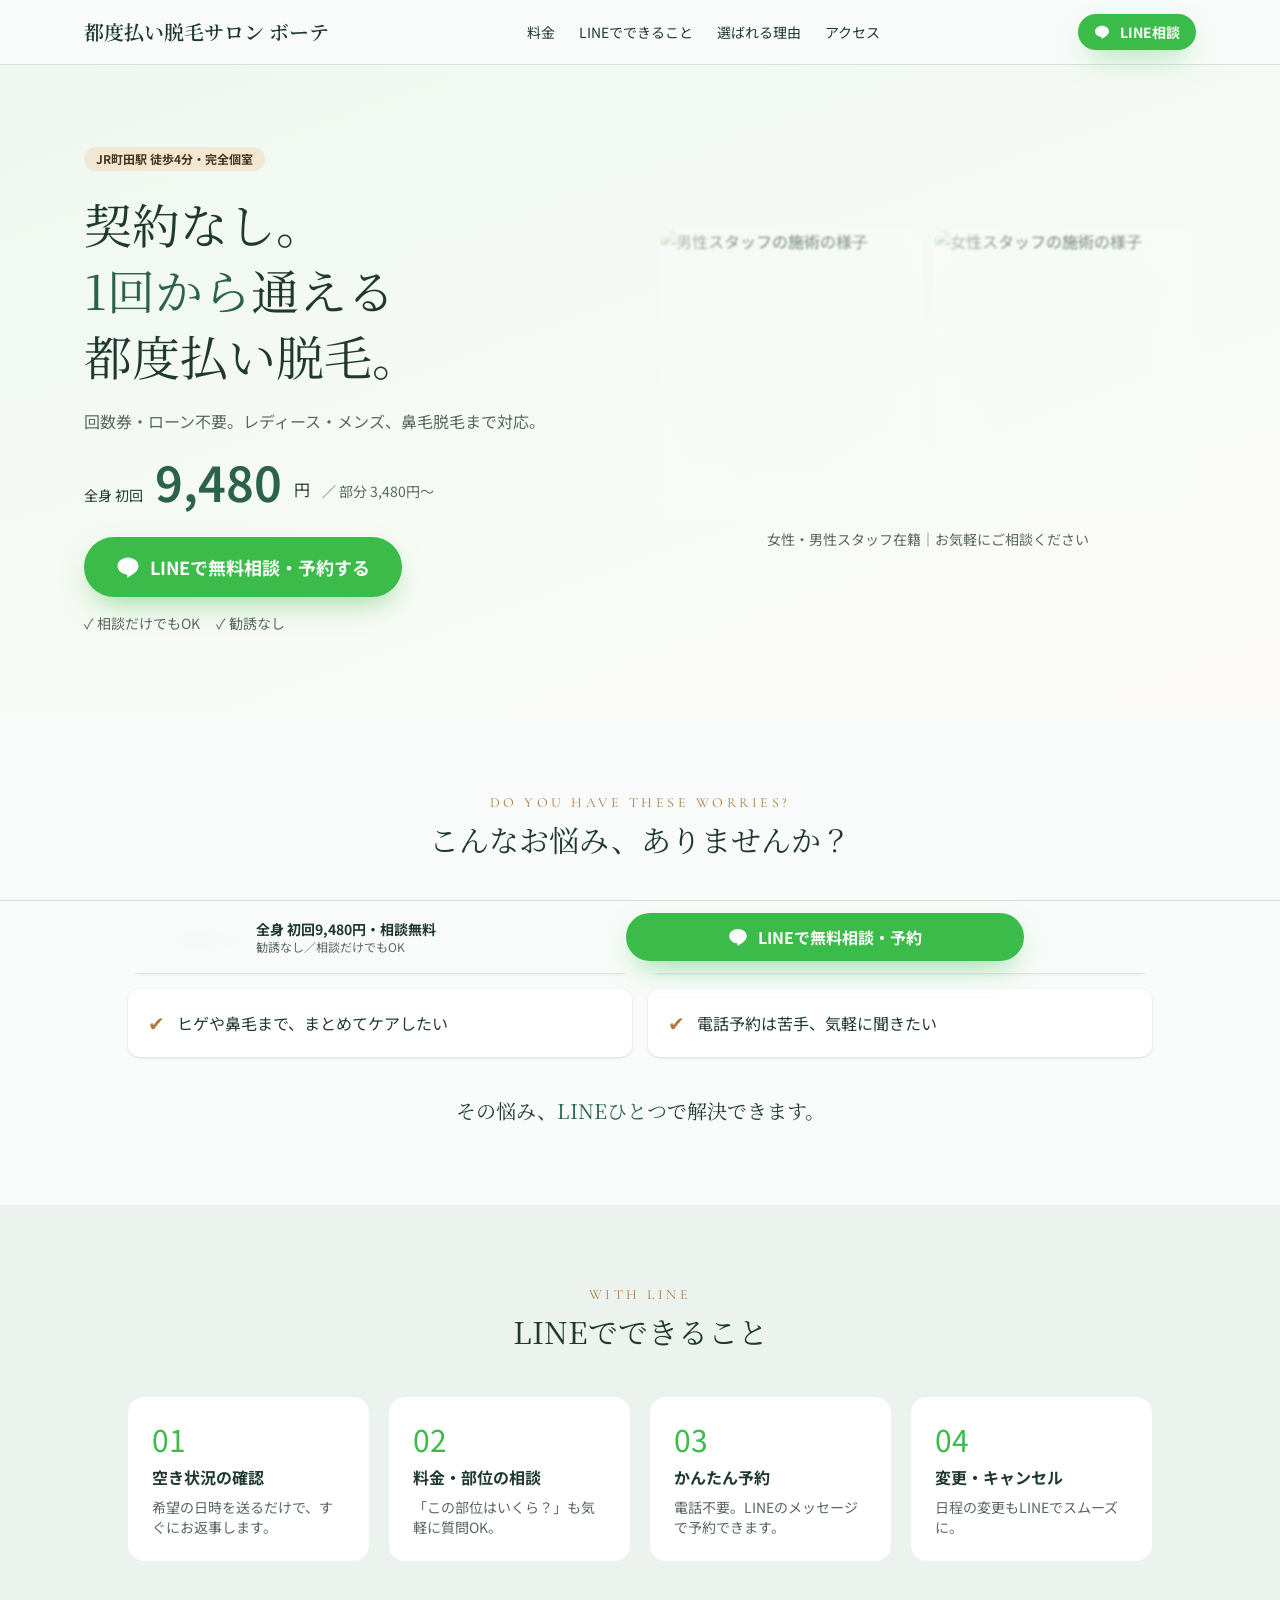
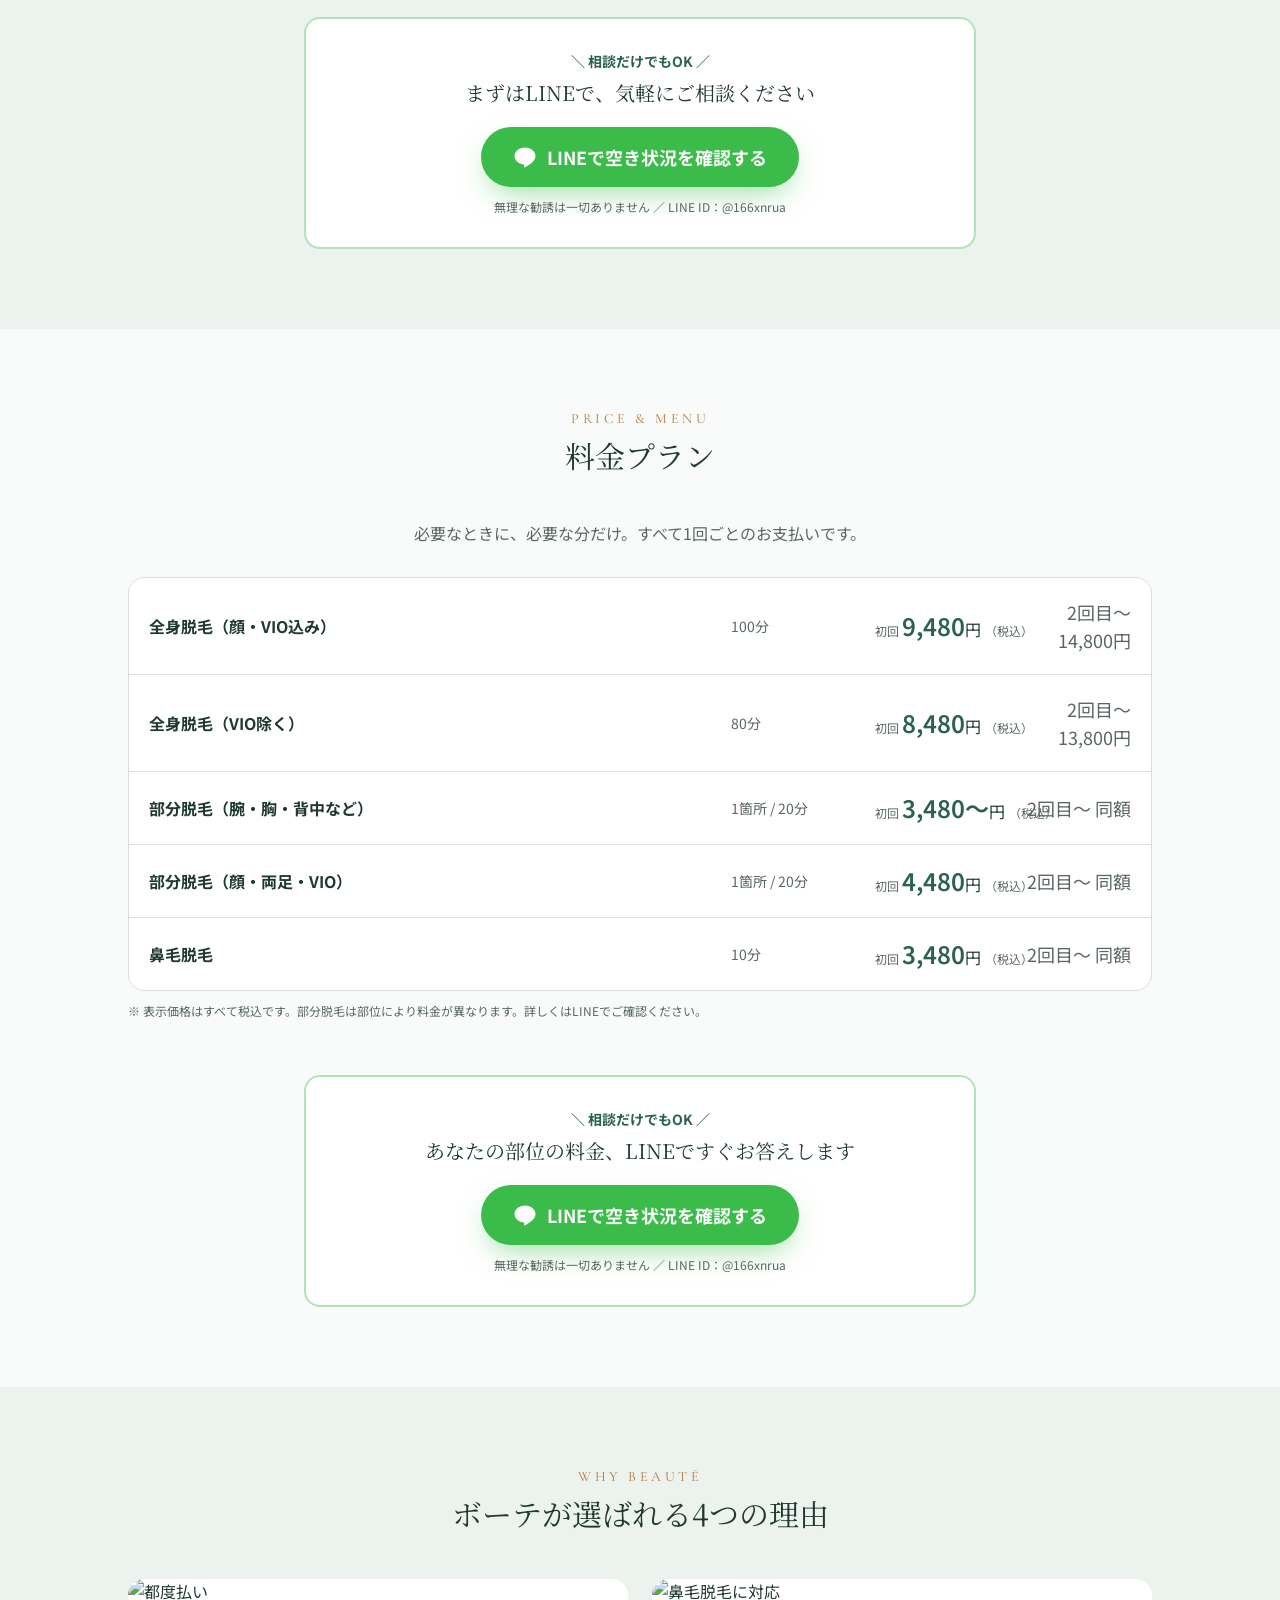
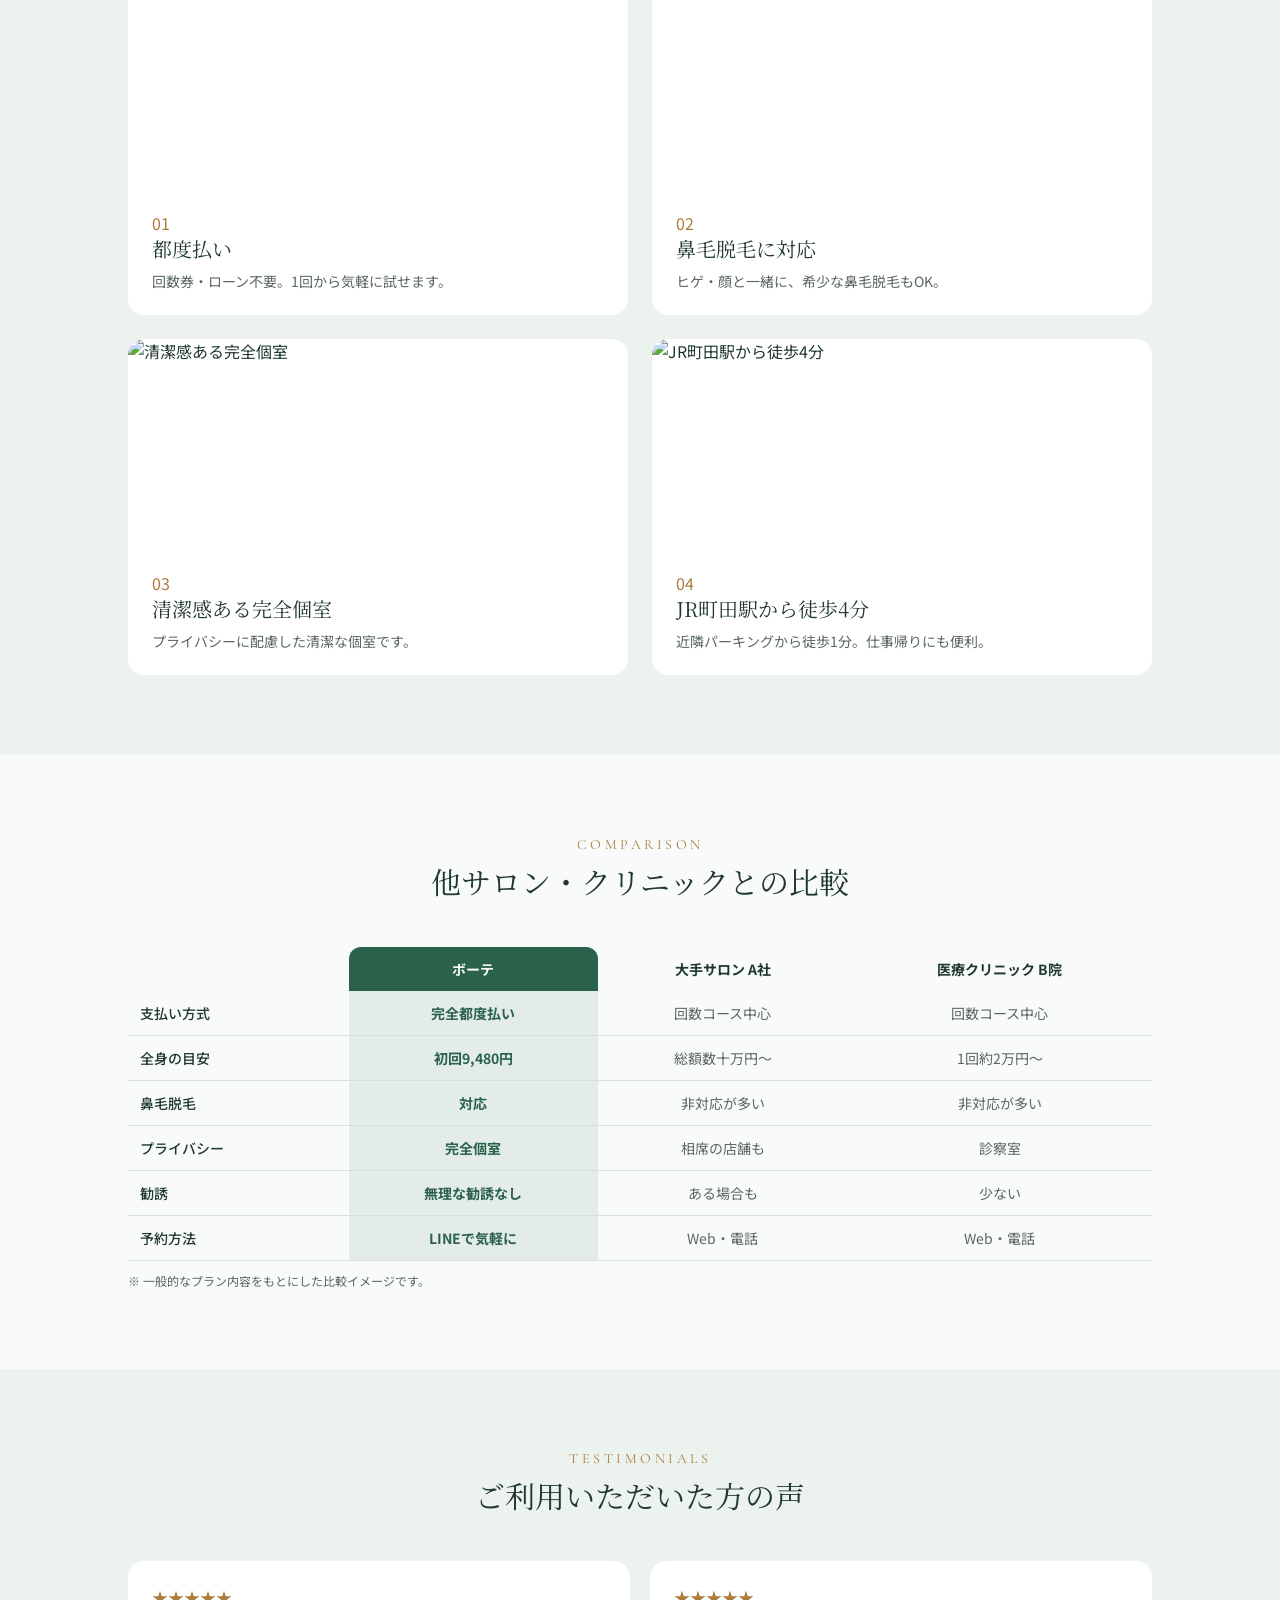
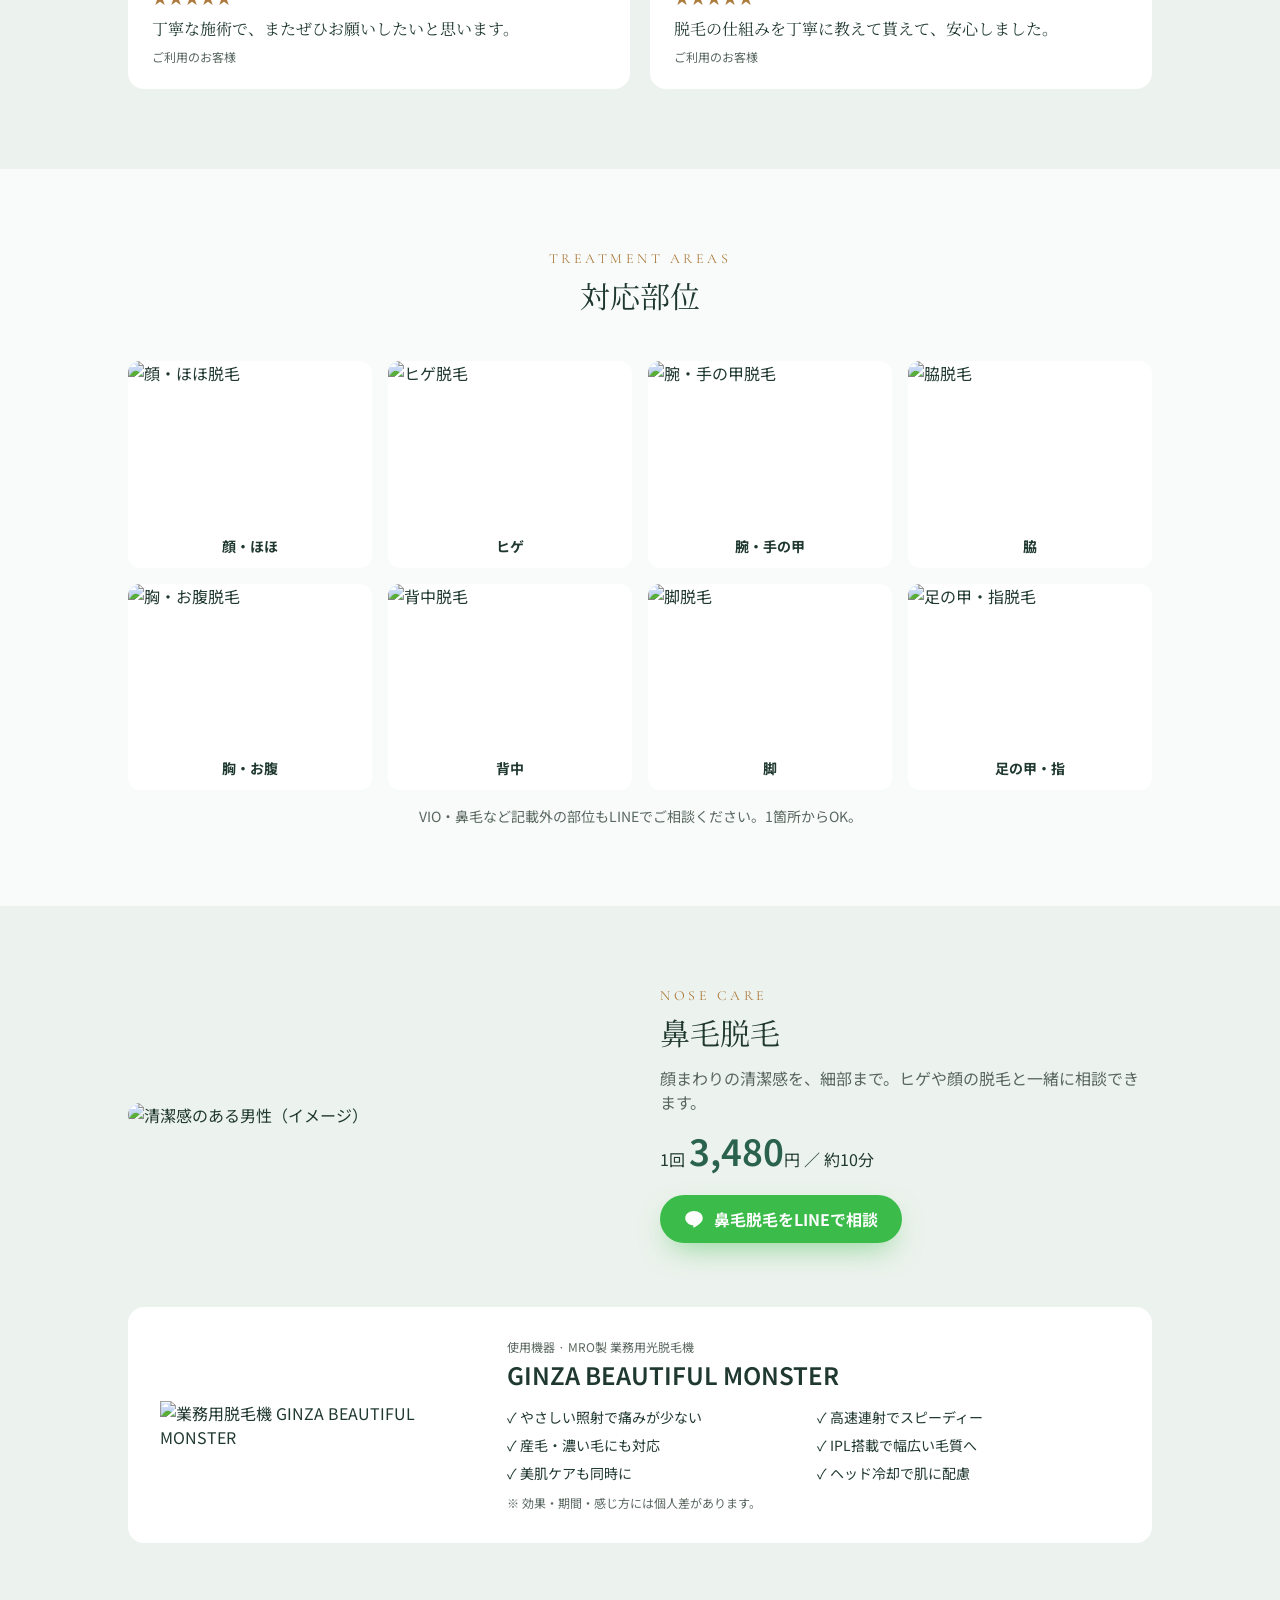
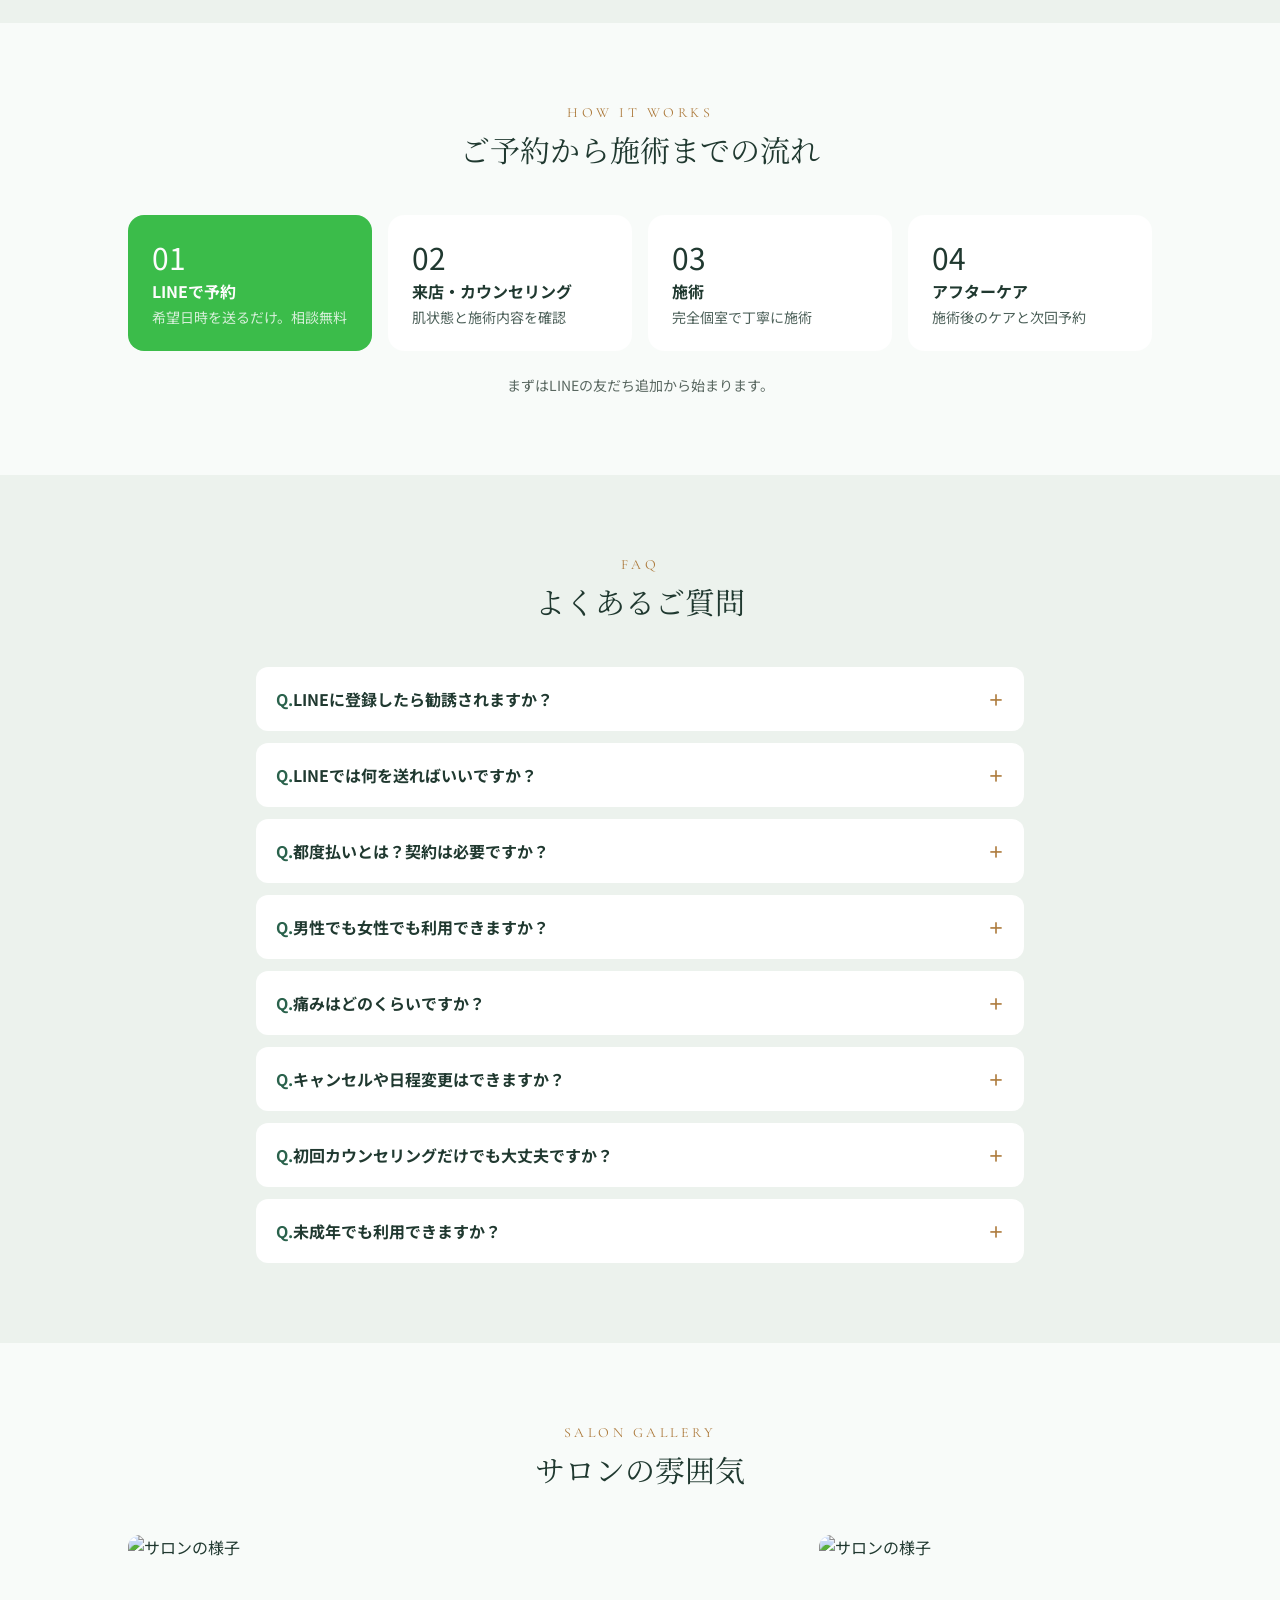
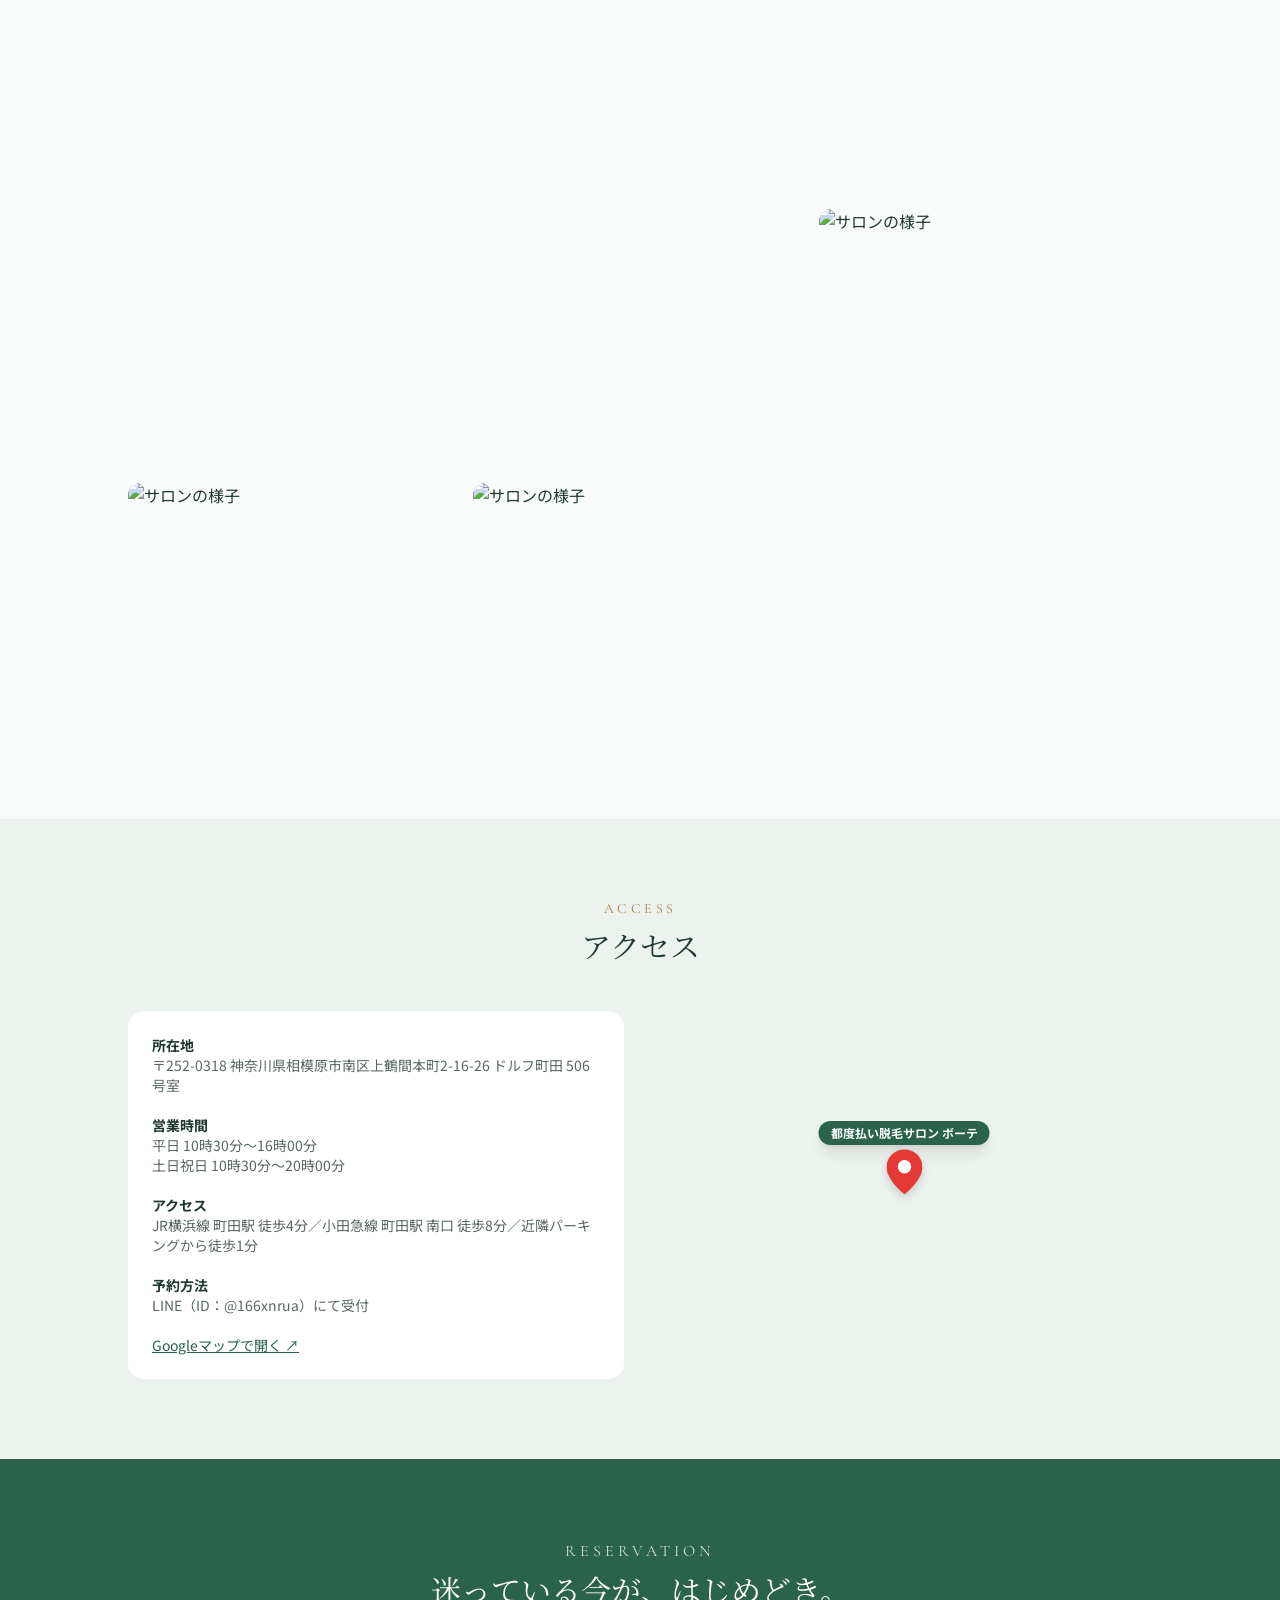
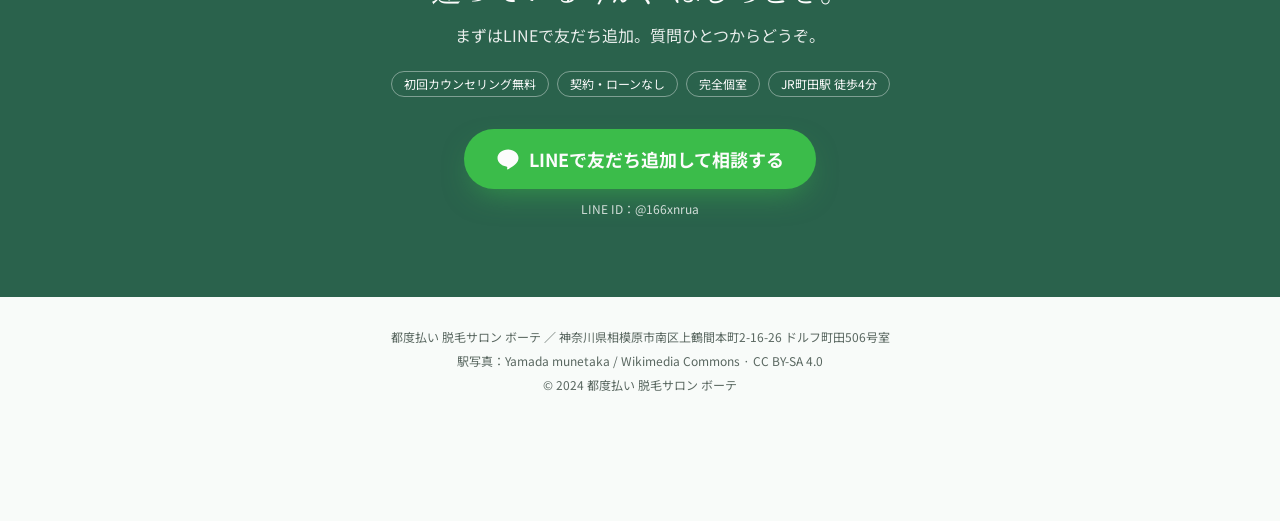
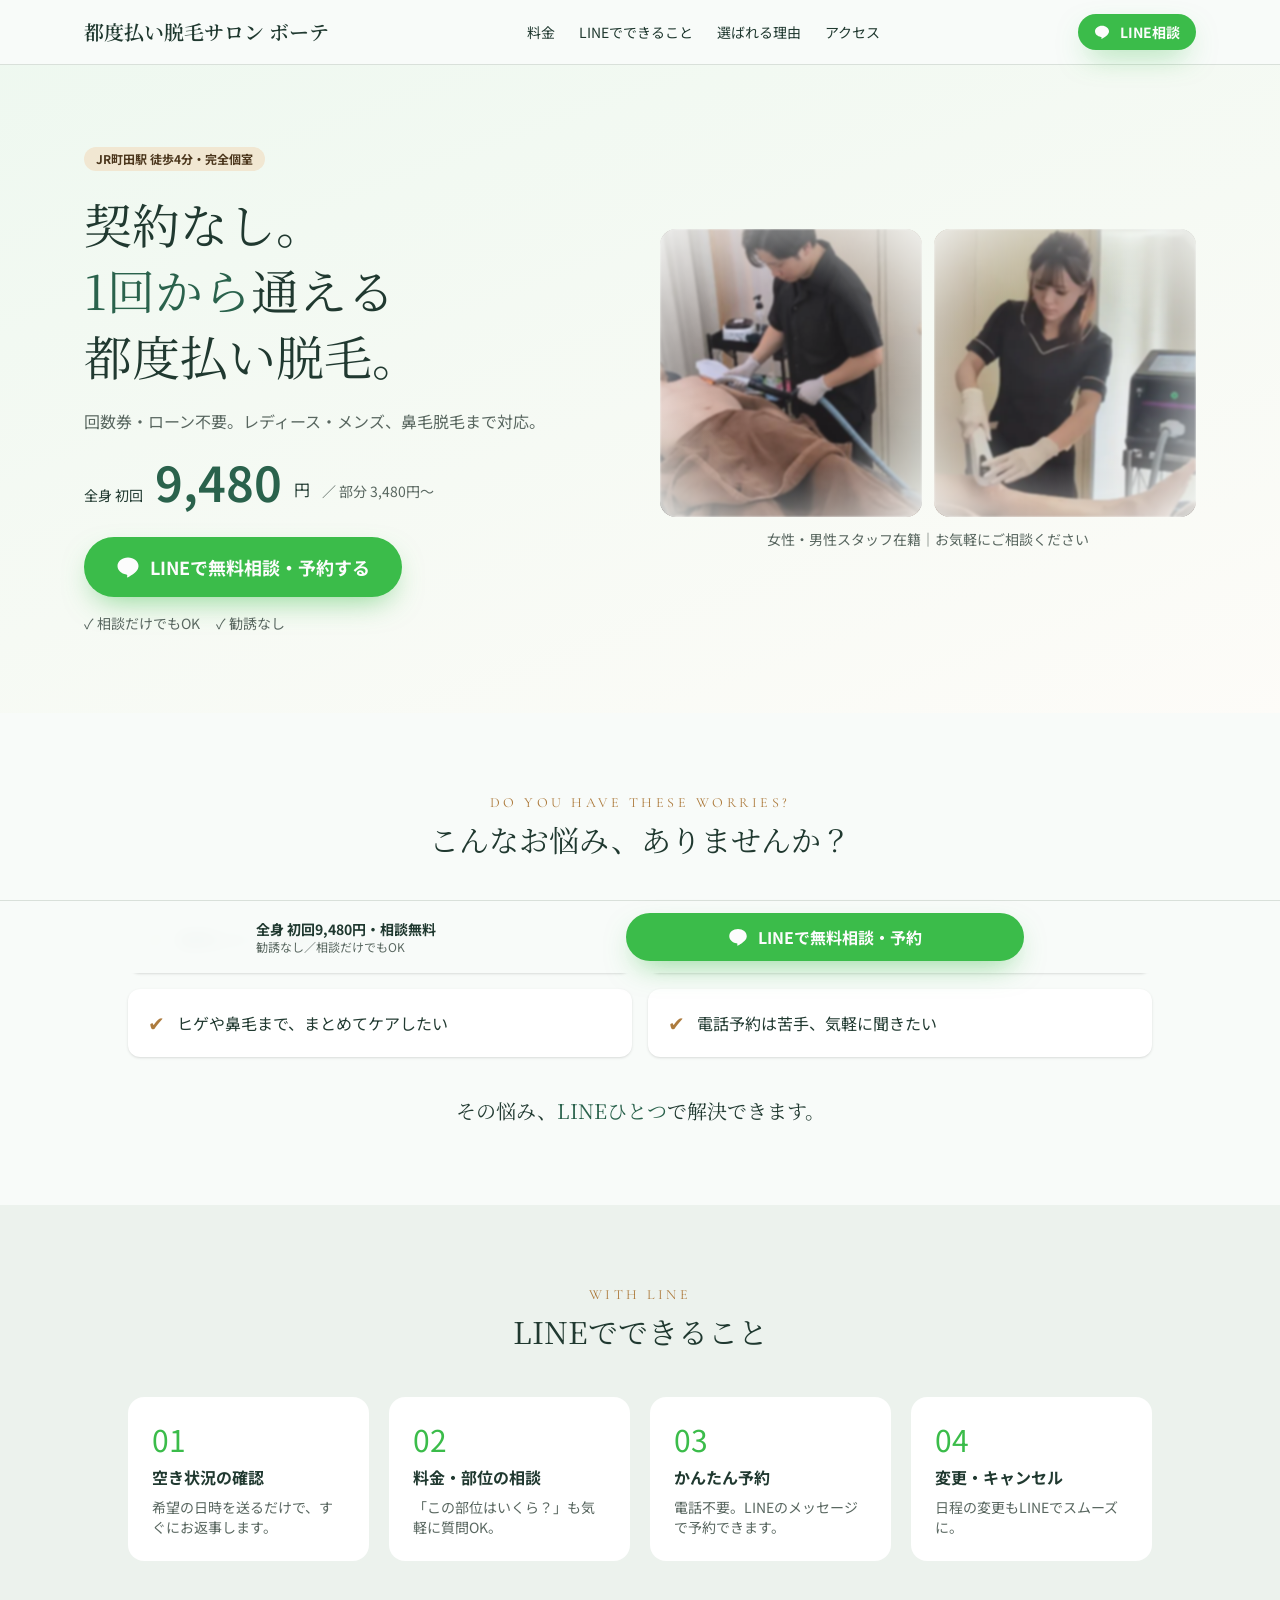
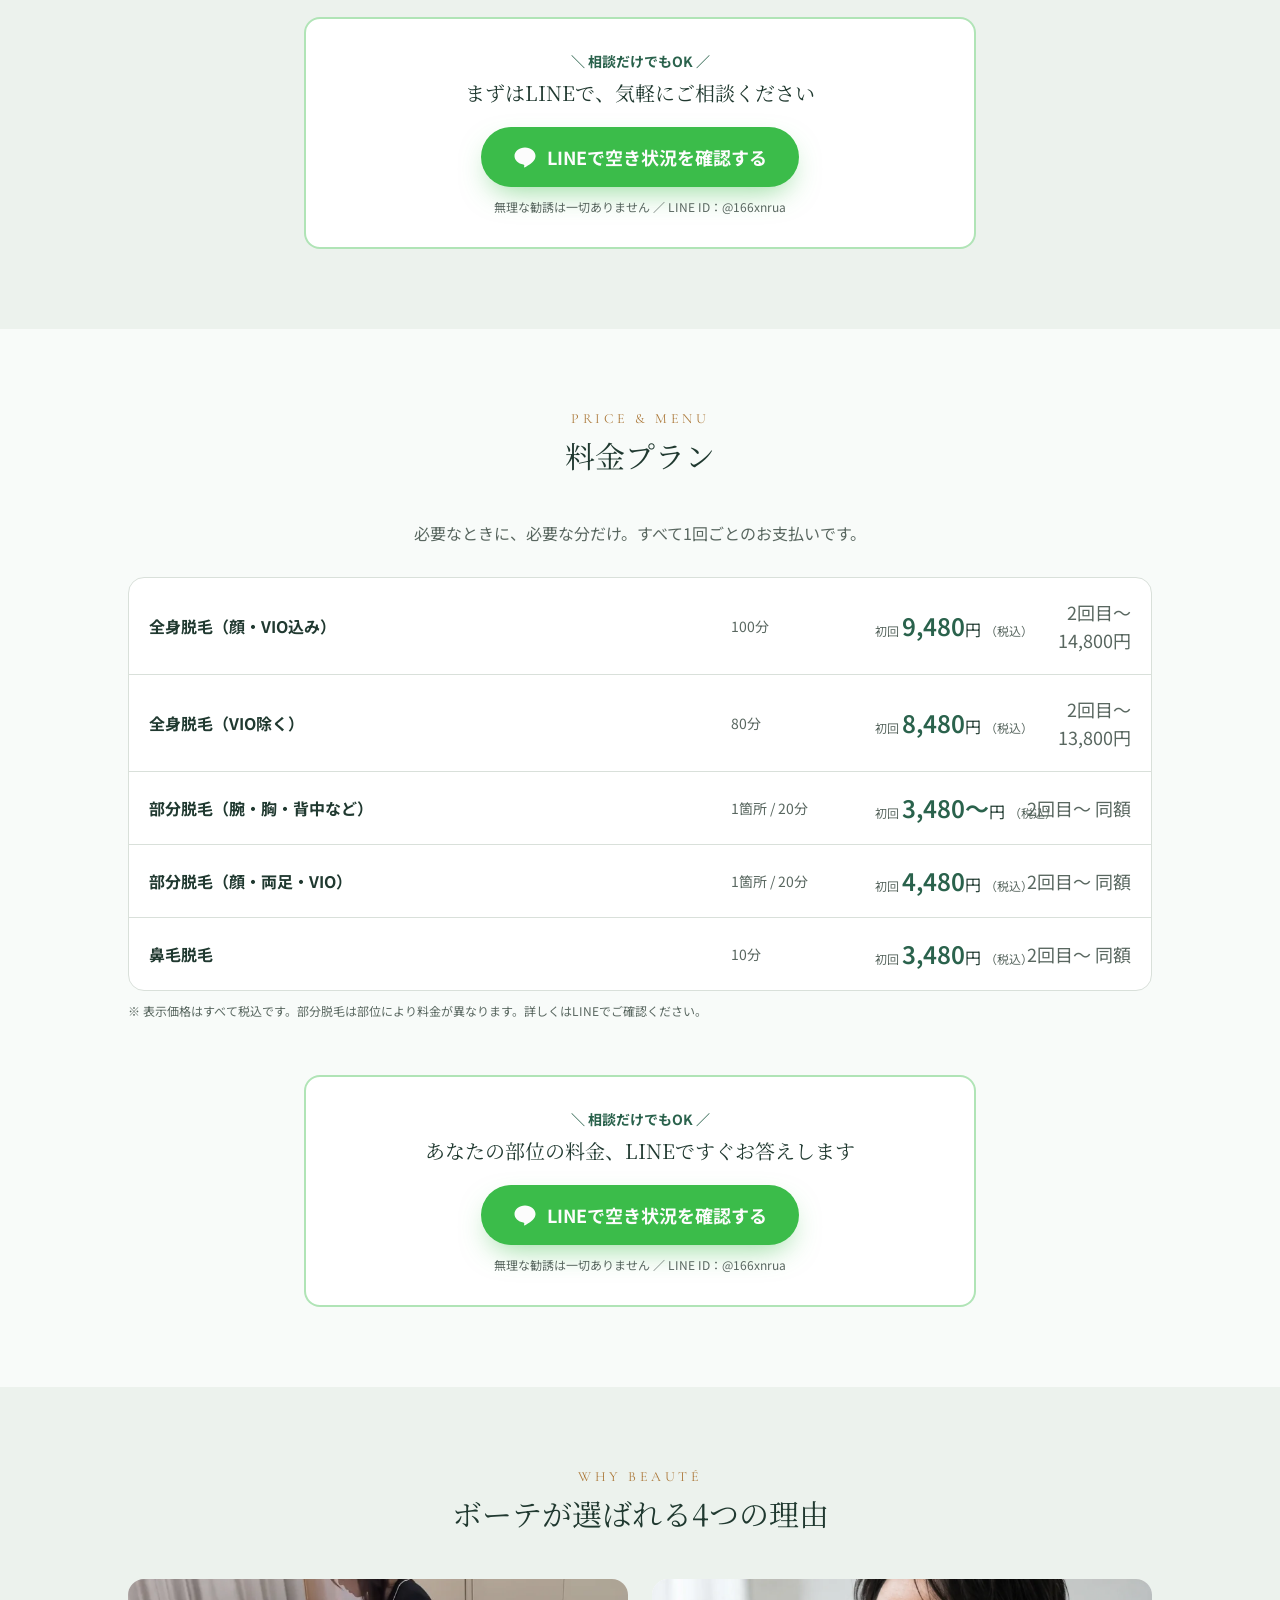
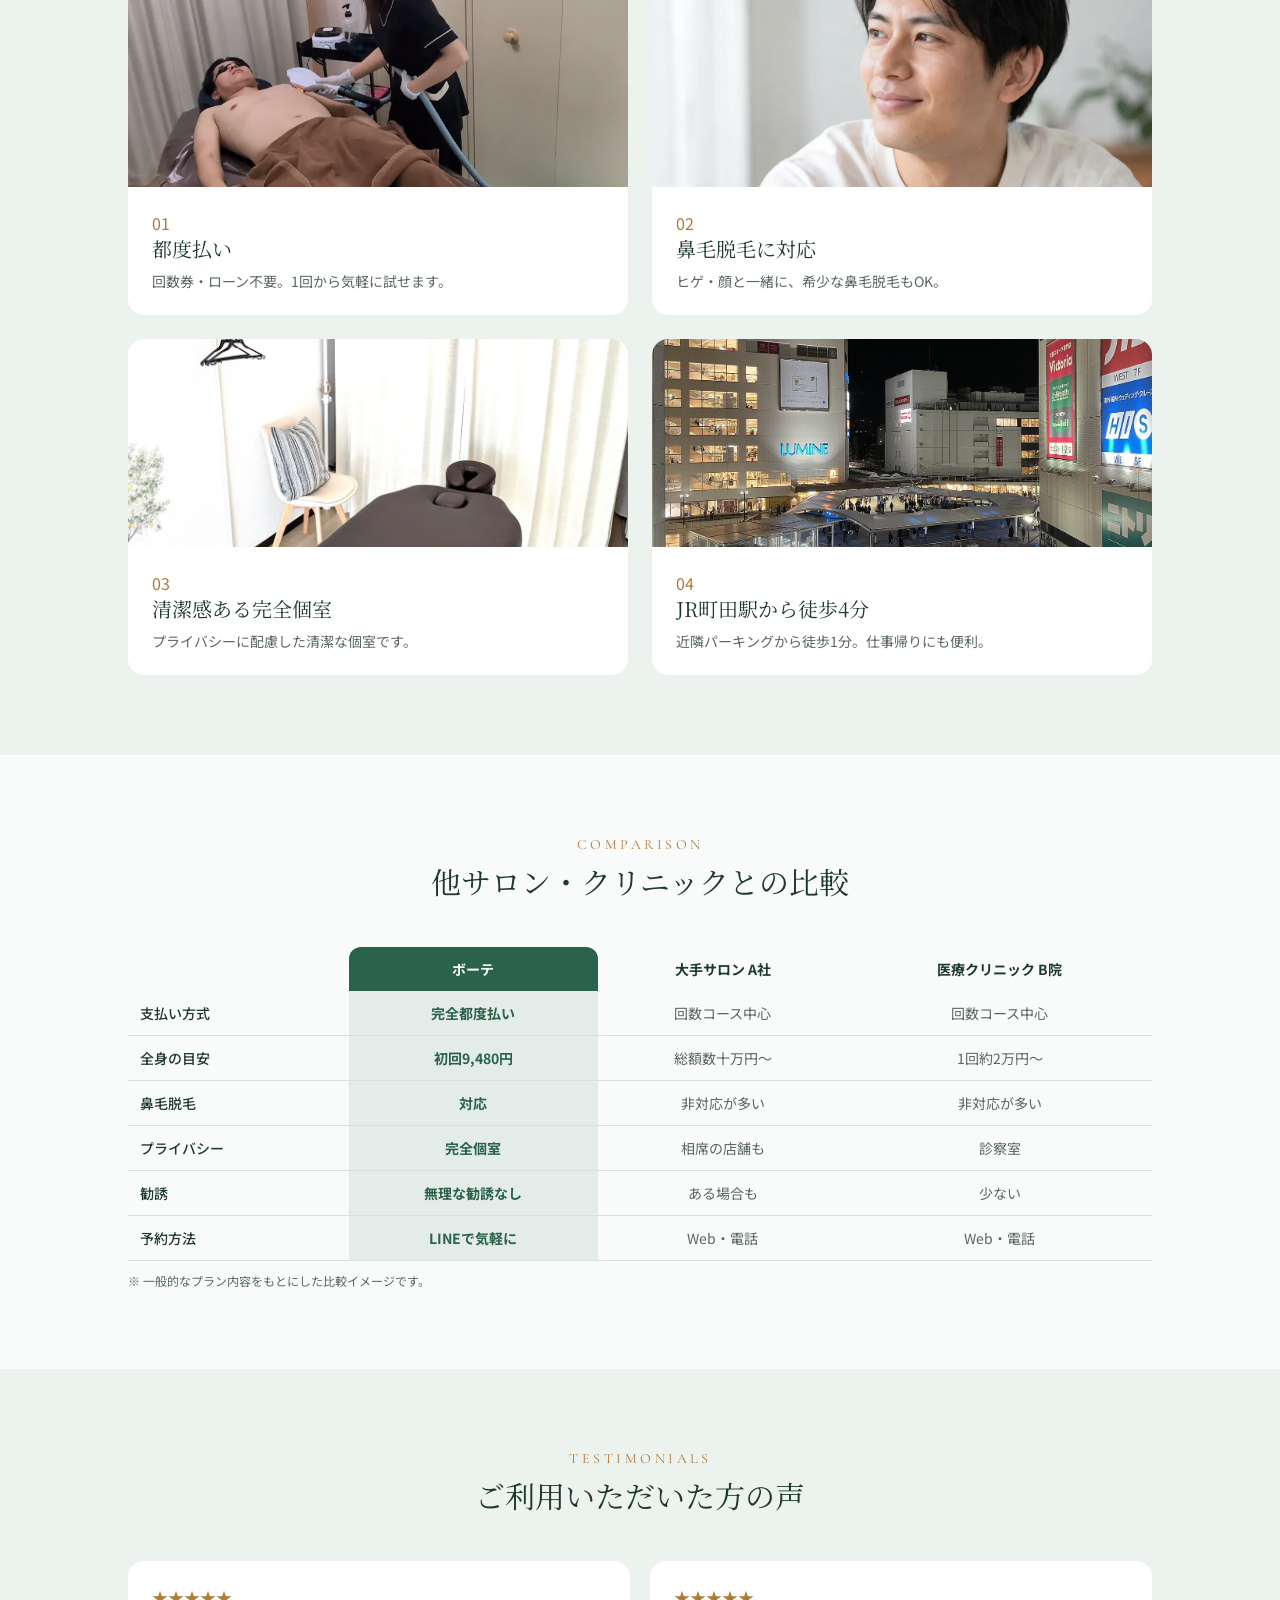
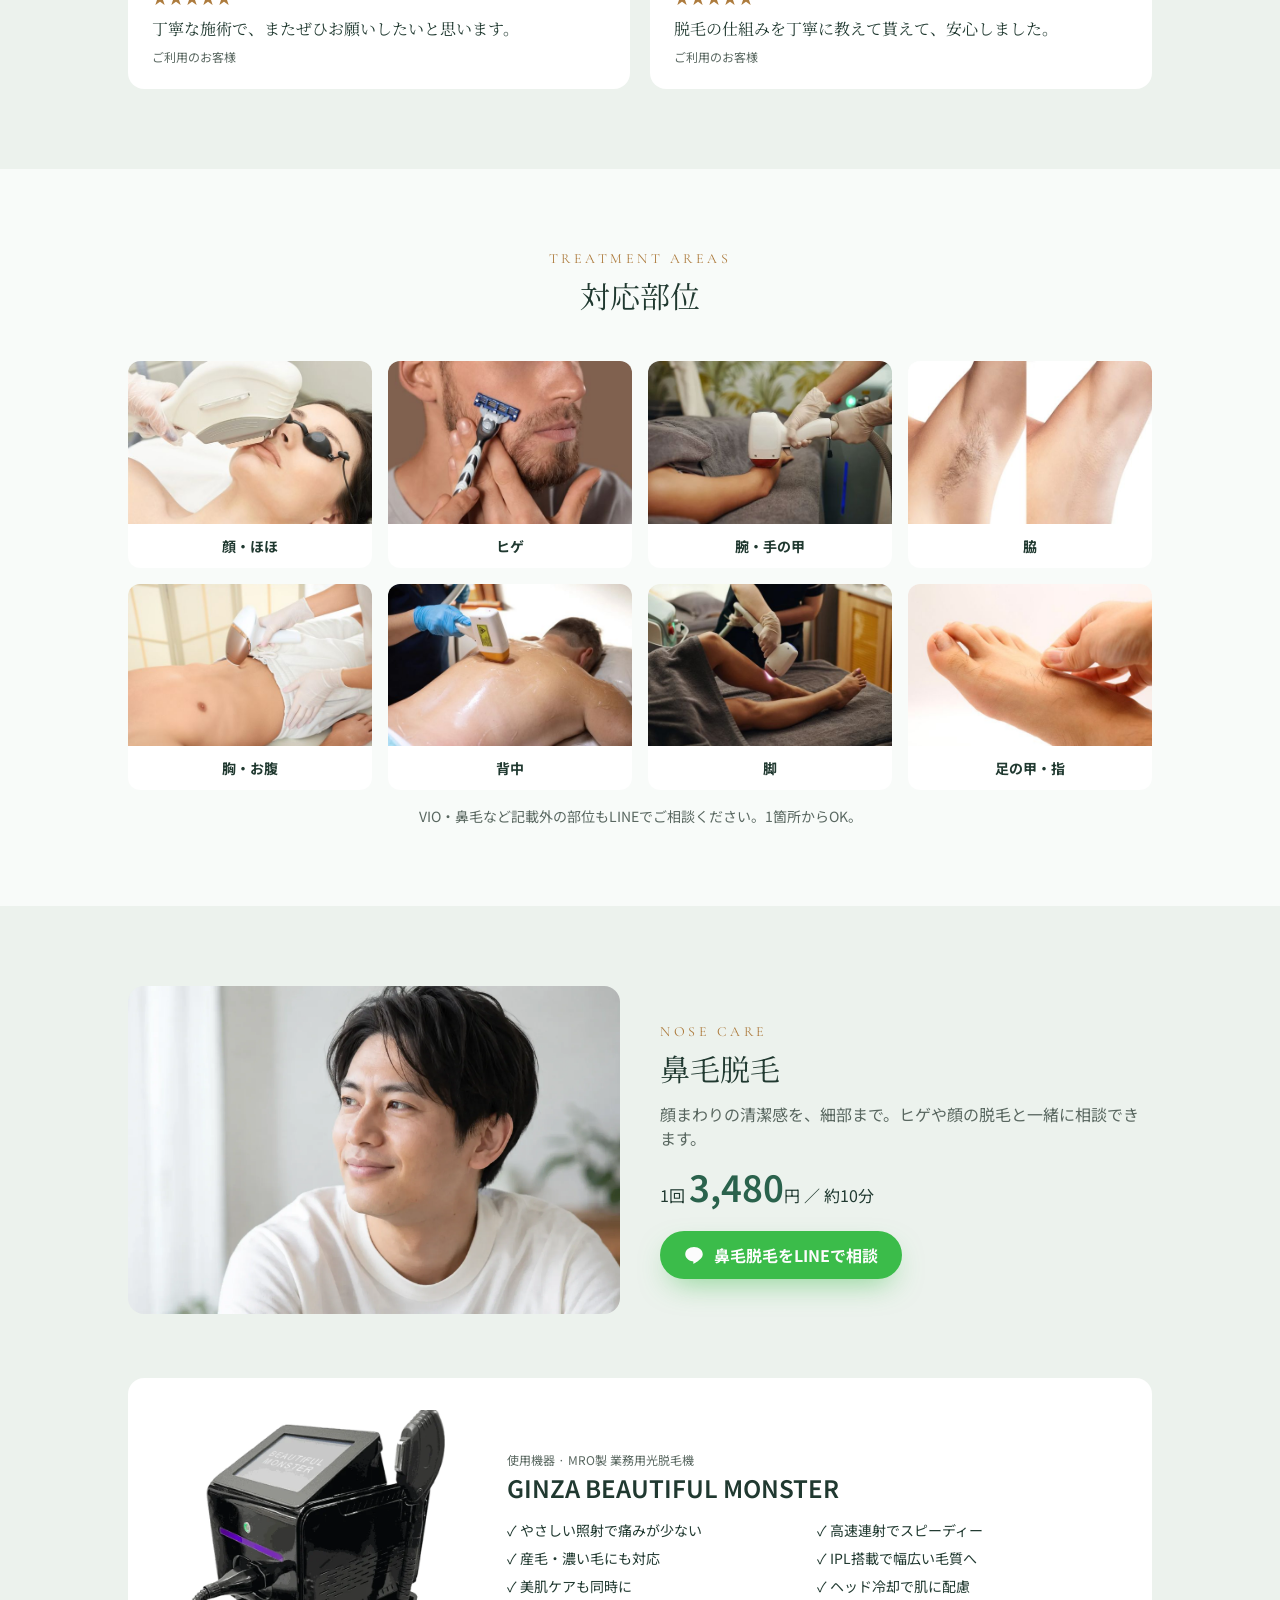
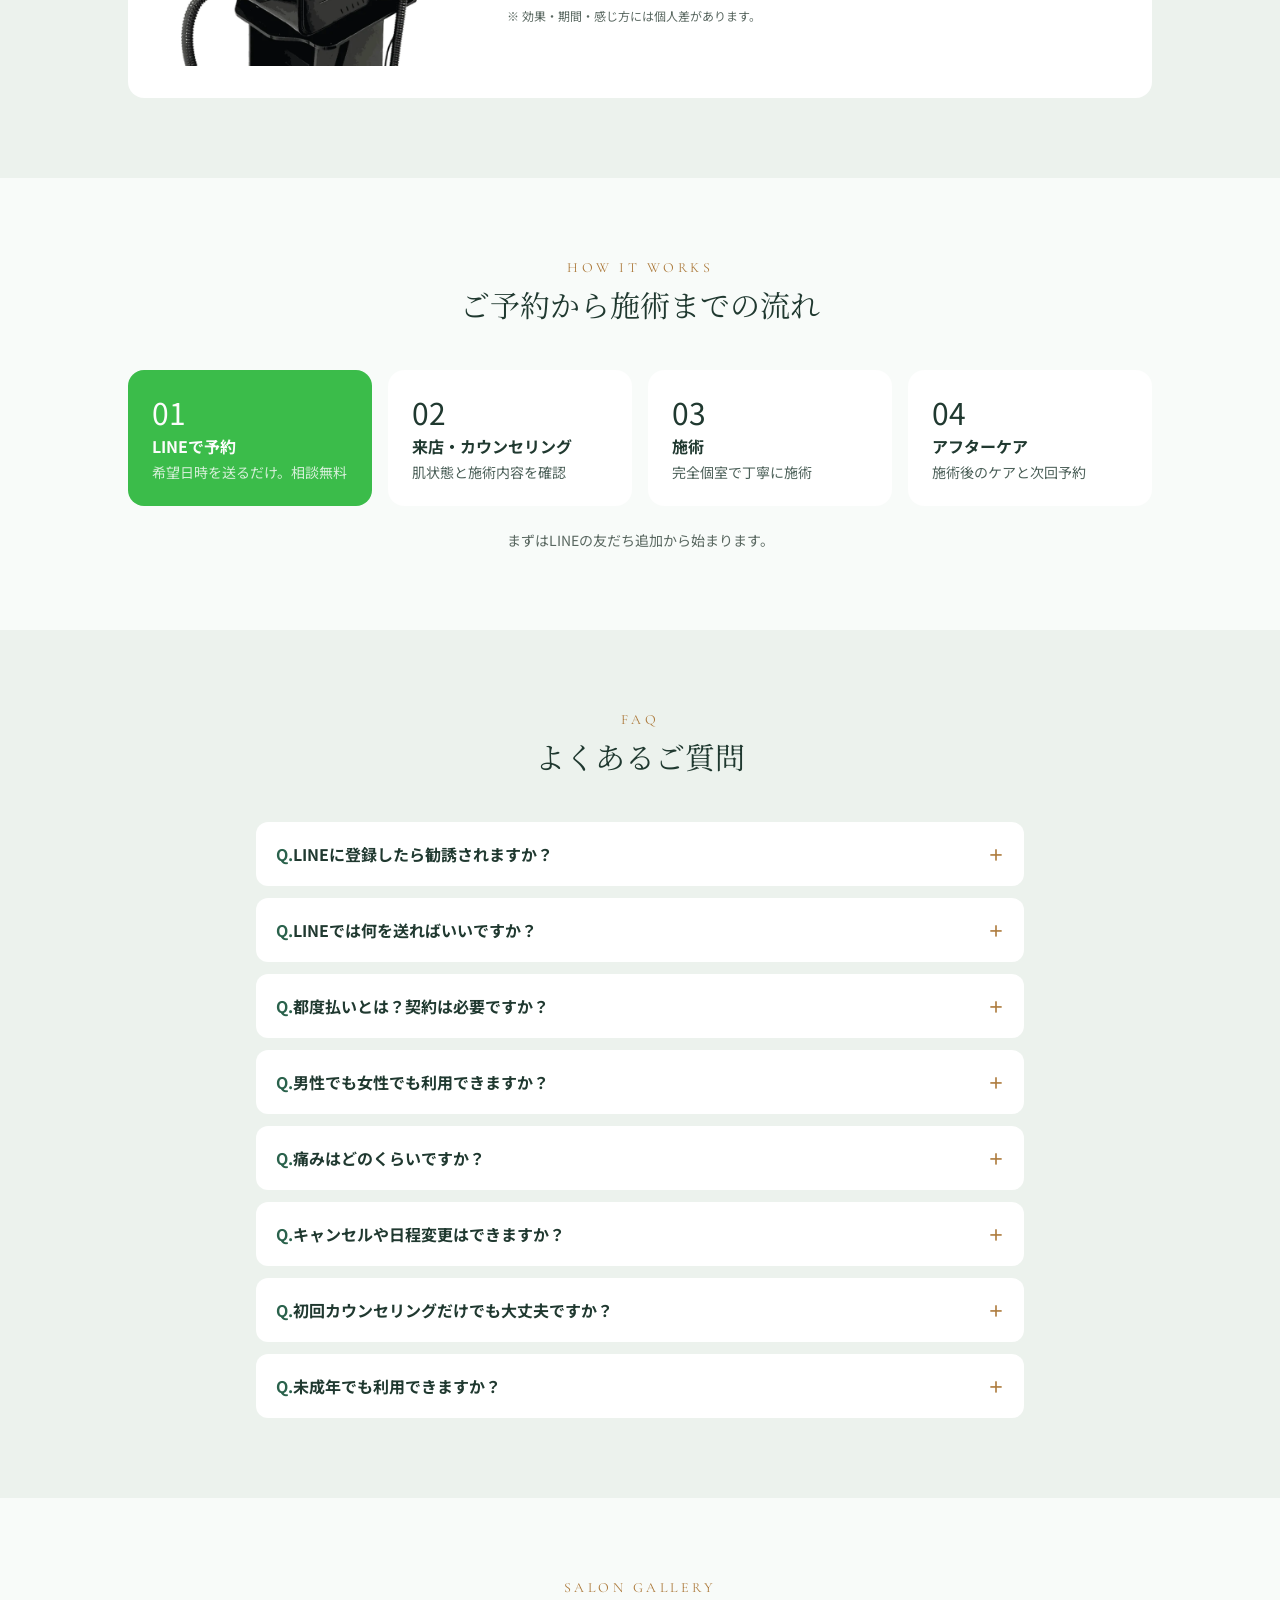
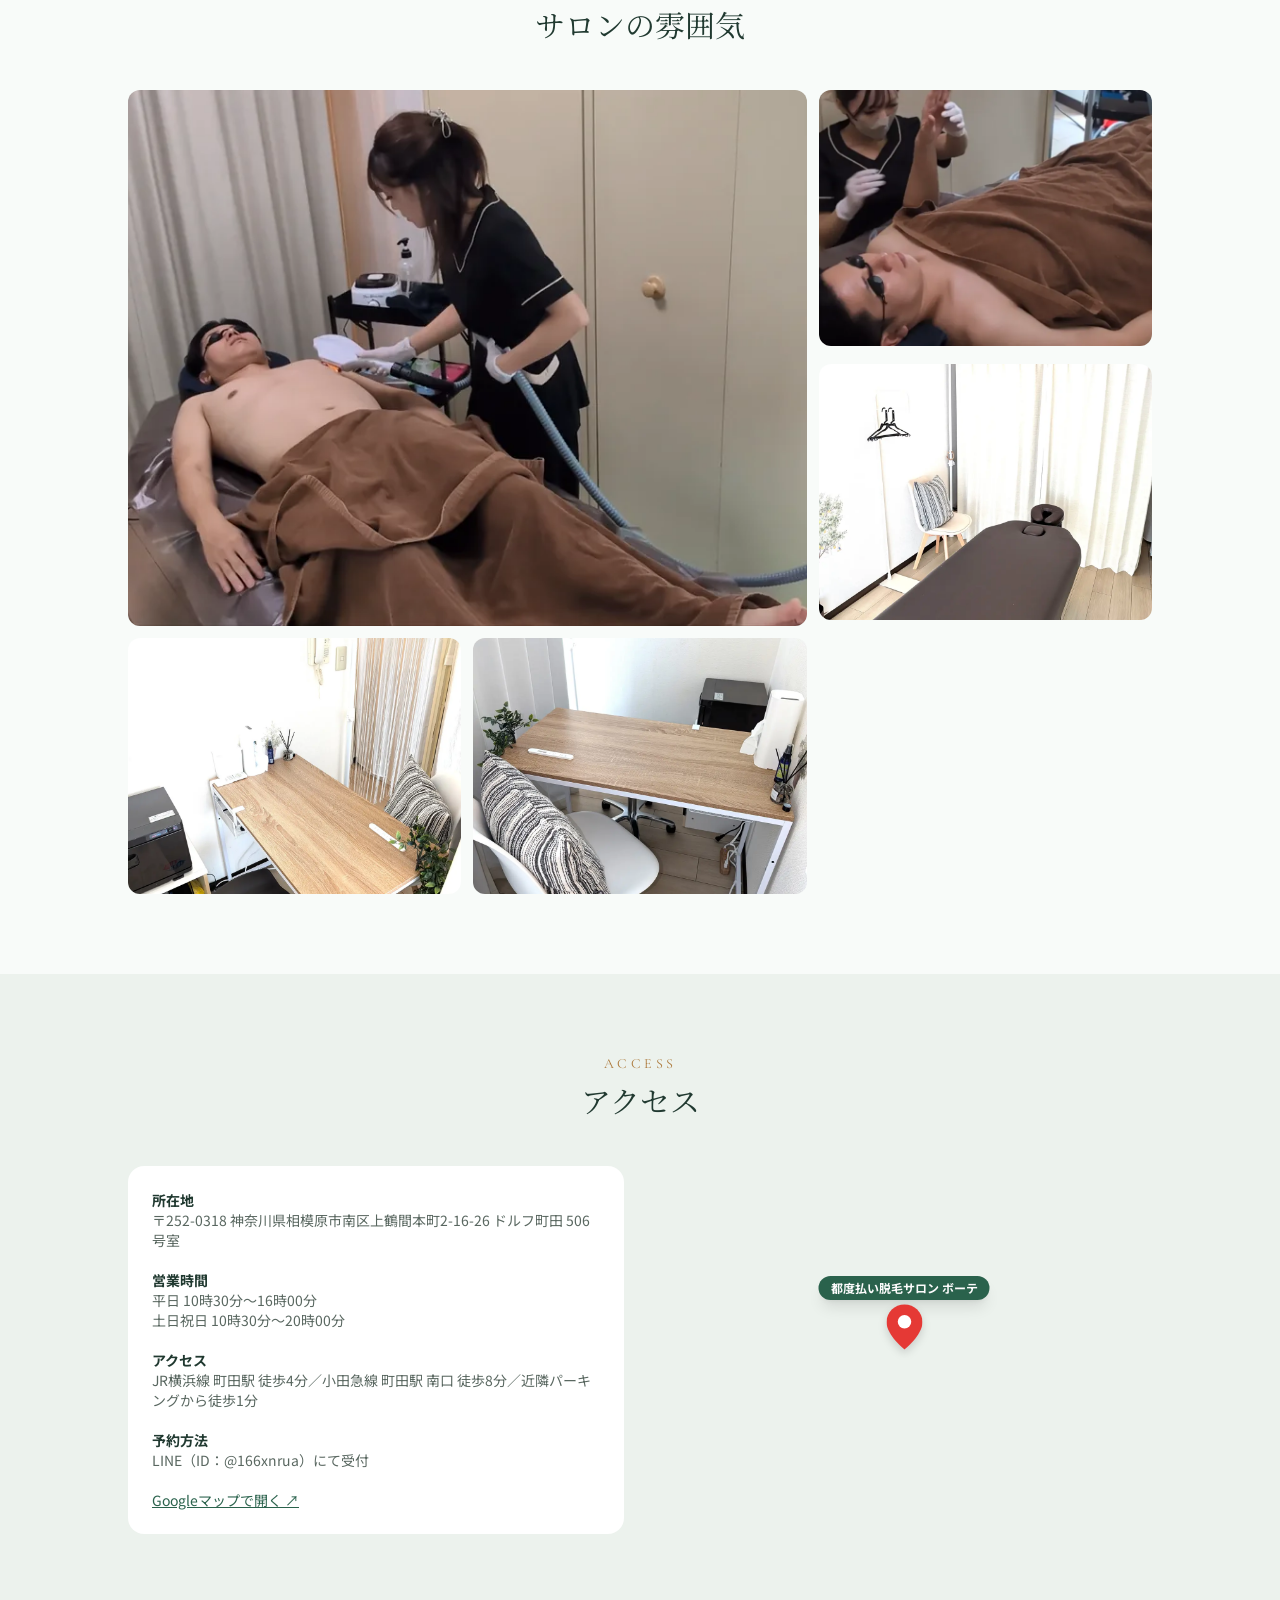
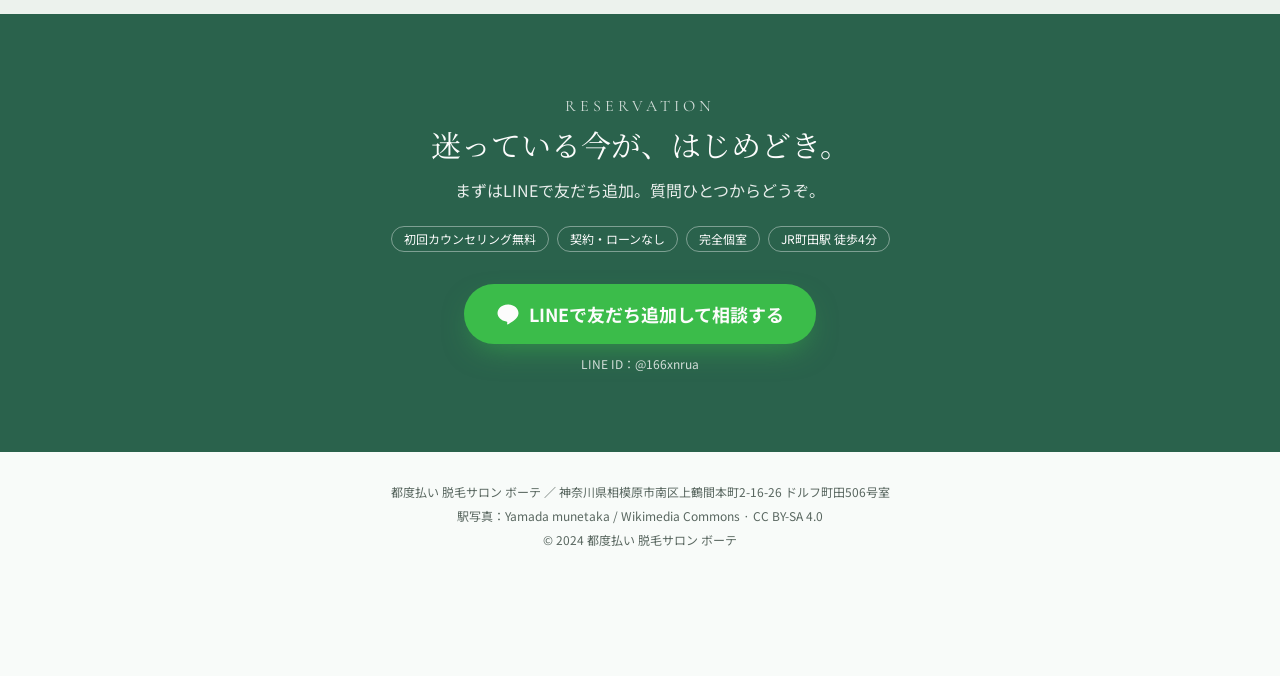
